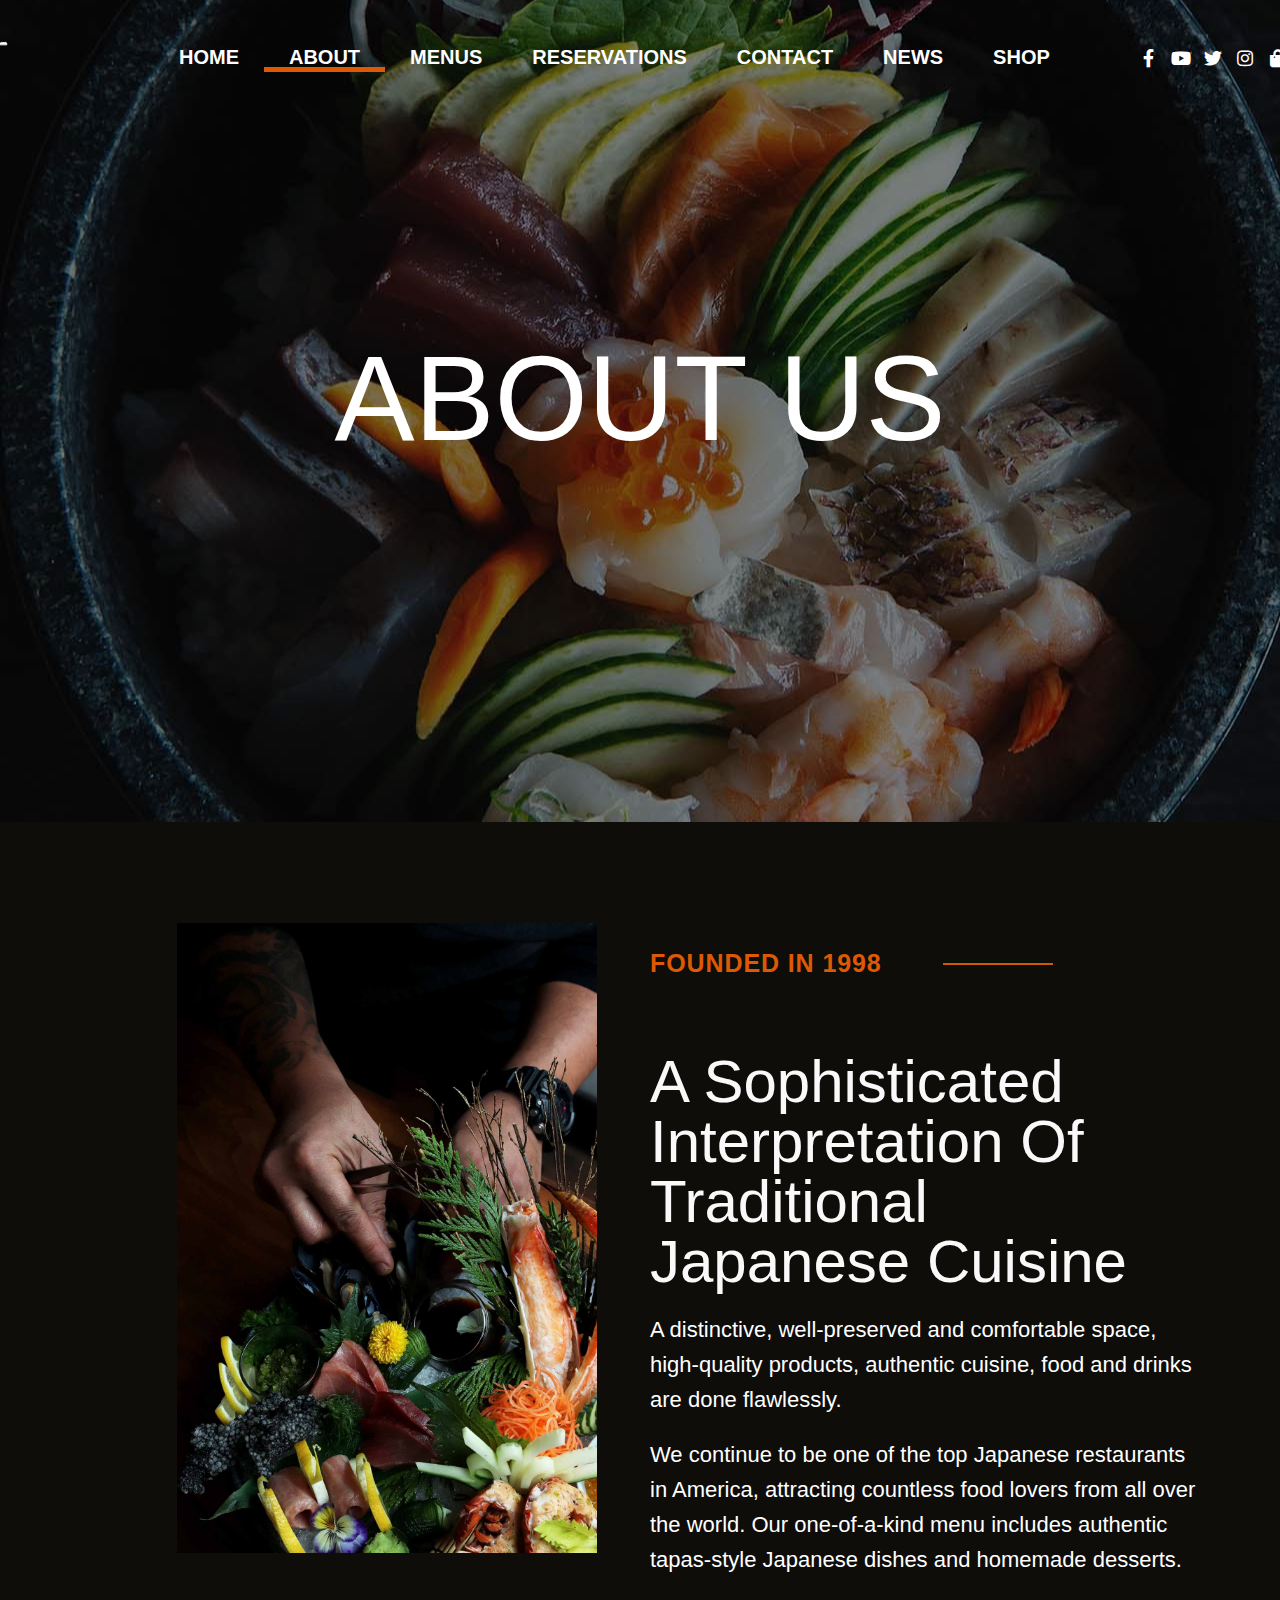
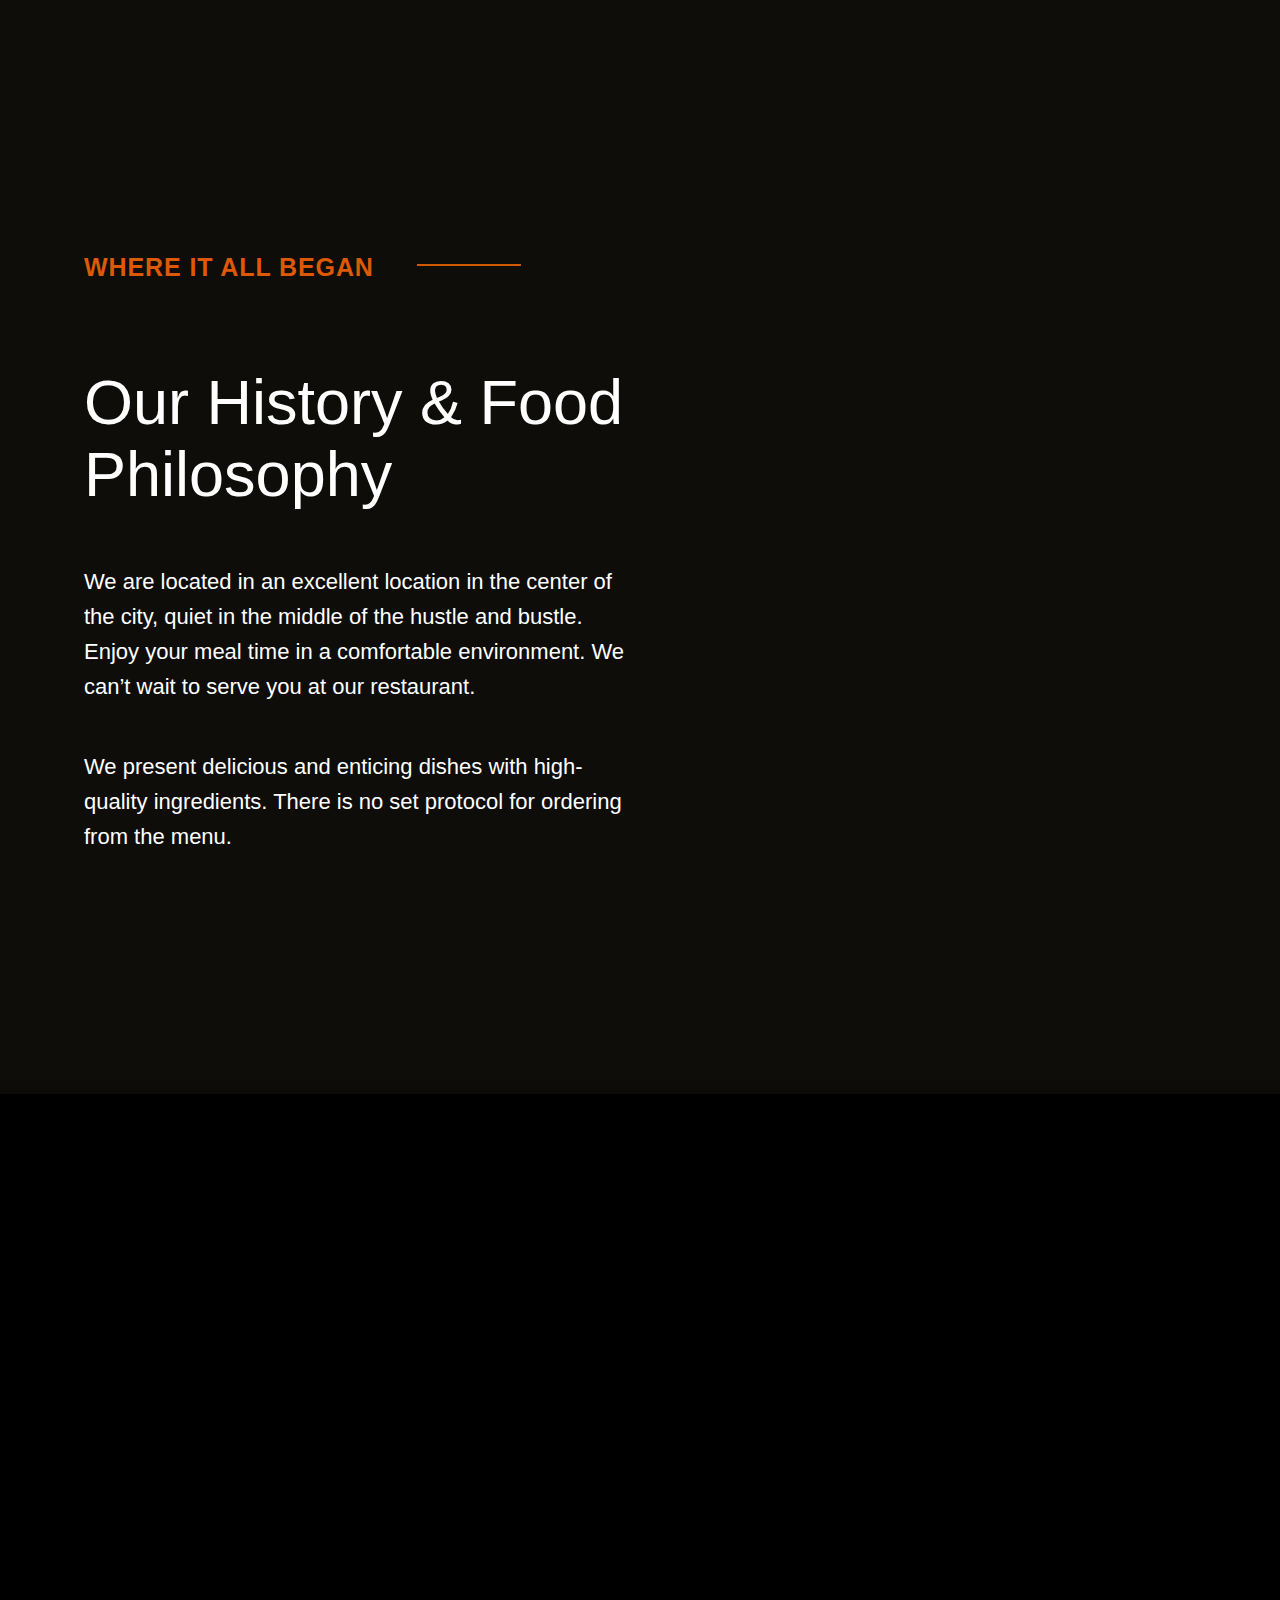
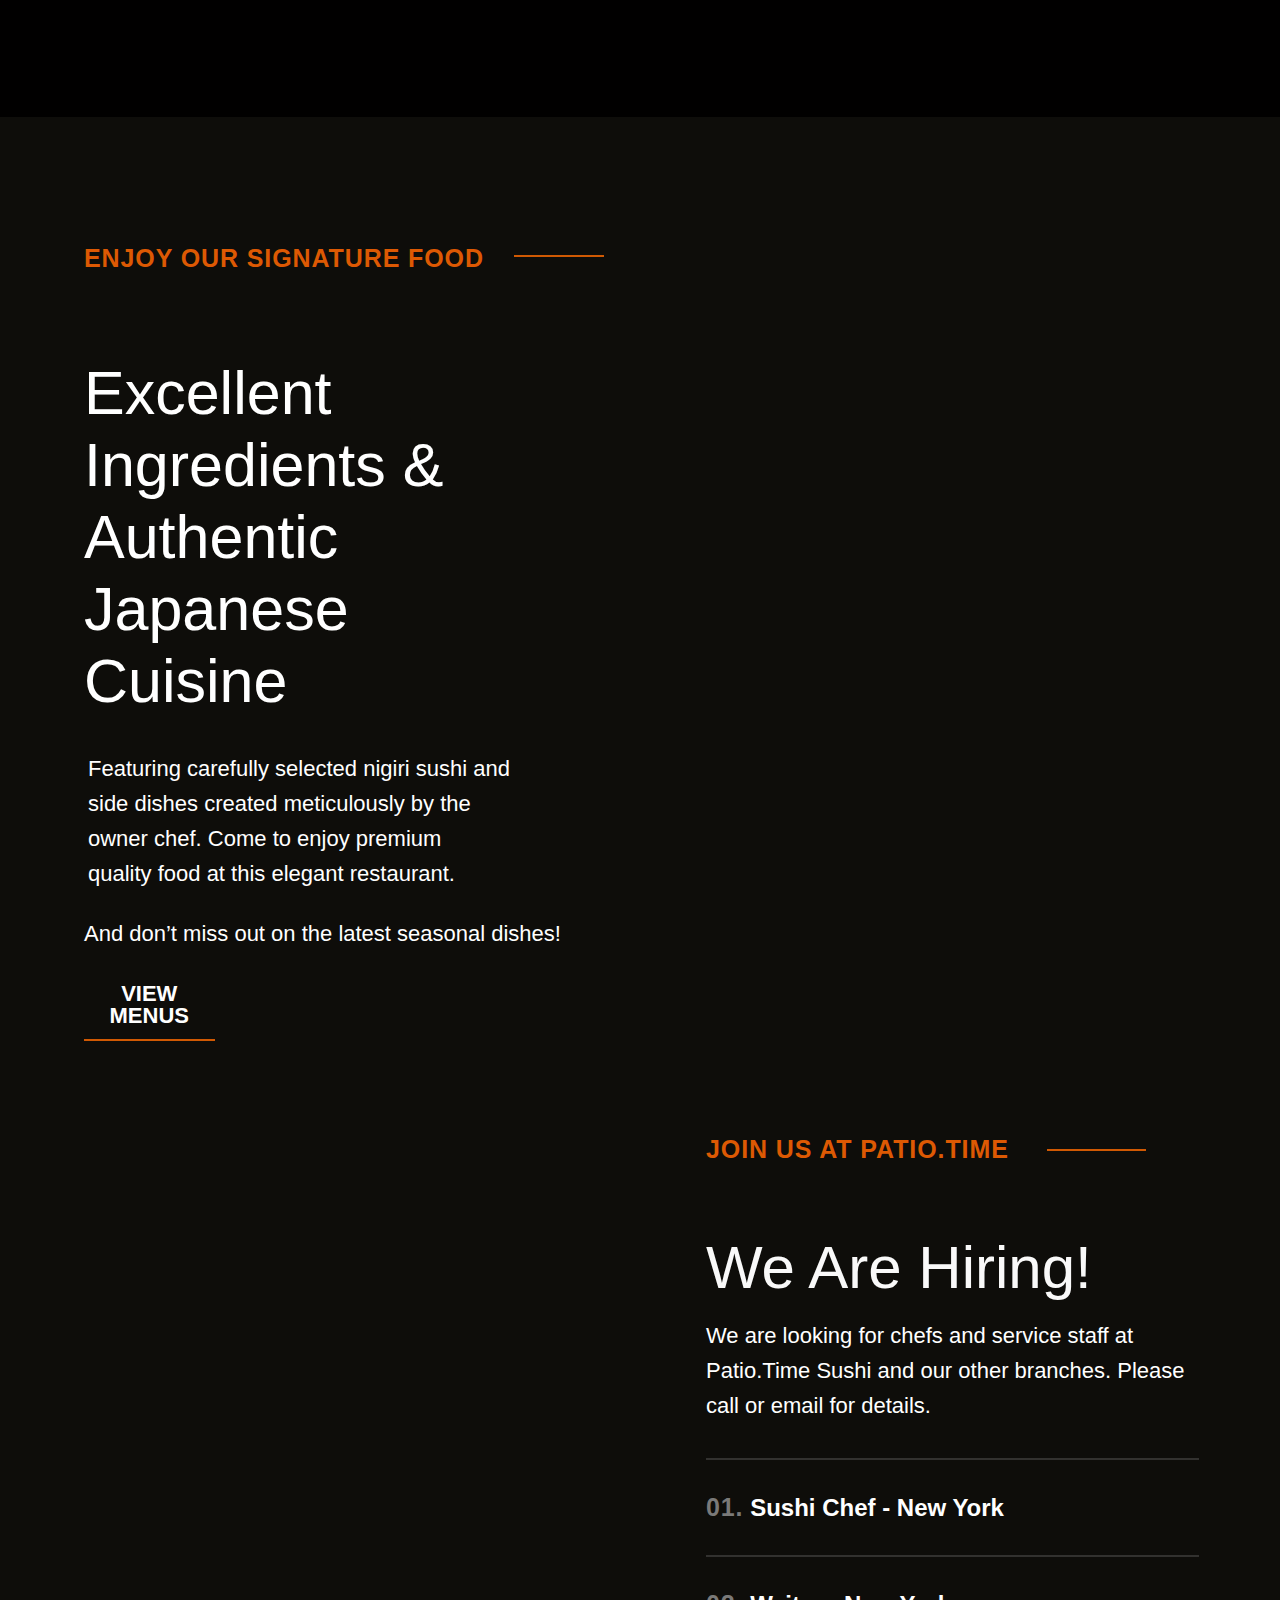
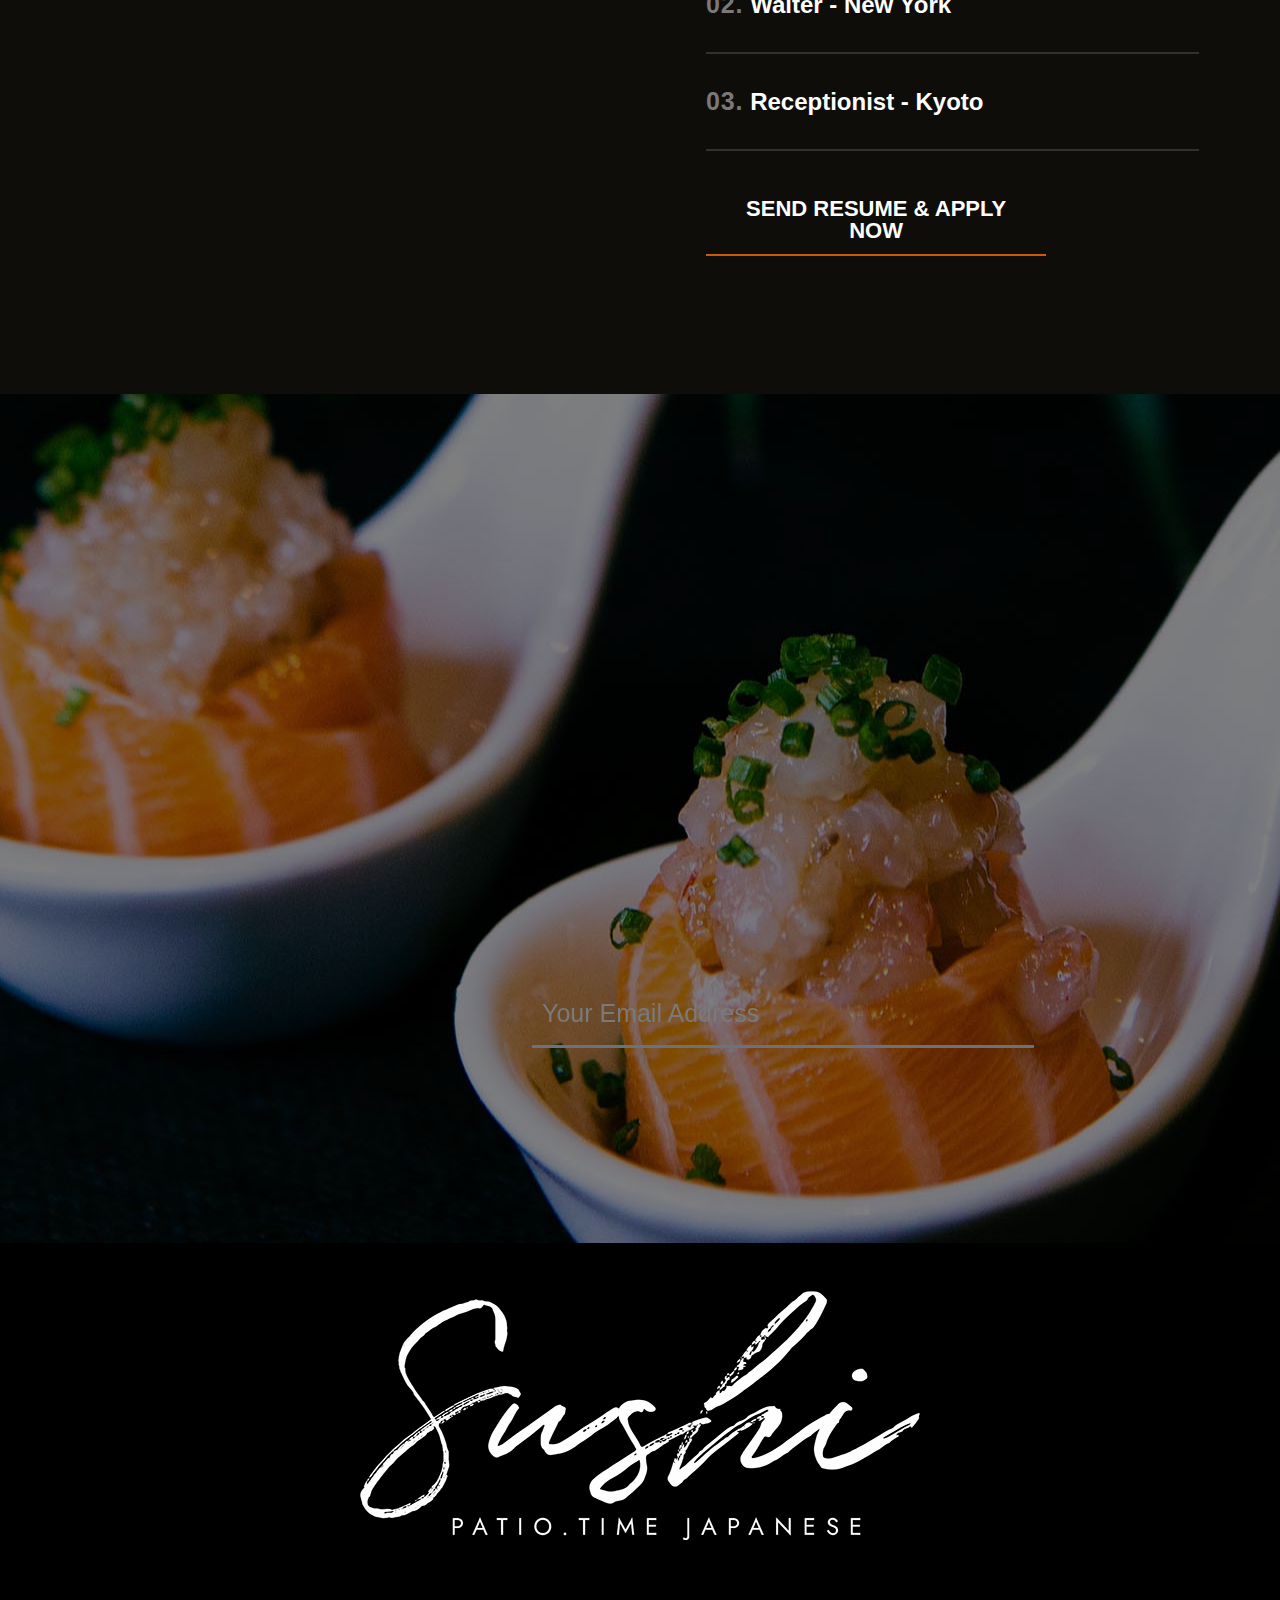
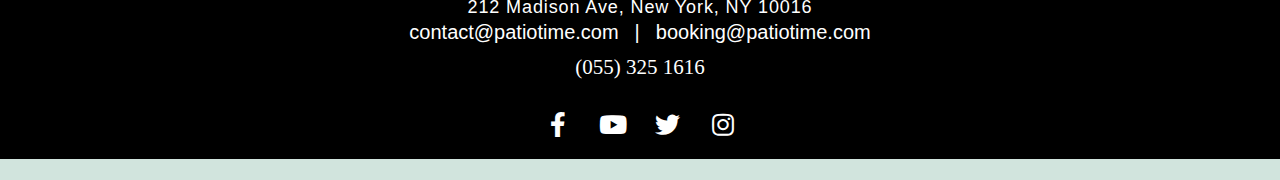
==== about/index.html @ 79fcd215 "up code lan 1" ====
<!DOCTYPE html>
<html lang="vi">
<head>
	<meta charset="UTF-8">
	<meta name="viewport" content="width=device-width, initial-scale=1">
	<link rel="profile" href="http://gmpg.org/xfn/11">
	<link rel="pingback" href="https://anchin1001.github.io/anchinh_wordpress/xmlrpc.php">
	<title>ABOUT &#8211; AnTrinh</title>
<meta name="robots" content="max-image-preview:large">
<link rel="alternate" type="application/rss+xml" title="Dòng thông tin AnTrinh &raquo;" href="https://anchin1001.github.io/anchinh_wordpress/feed/">
<link rel="alternate" type="application/rss+xml" title="Dòng phản hồi AnTrinh &raquo;" href="https://anchin1001.github.io/anchinh_wordpress/comments/feed/">
<script>
window._wpemojiSettings = {"baseUrl":"https:\/\/s.w.org\/images\/core\/emoji\/14.0.0\/72x72\/","ext":".png","svgUrl":"https:\/\/s.w.org\/images\/core\/emoji\/14.0.0\/svg\/","svgExt":".svg","source":{"concatemoji":"https:\/\/anchin1001.github.io\/anchinh_wordpress\/wp-includes\/js\/wp-emoji-release.min.js?ver=6.2.2"}};
/*! This file is auto-generated */
!function(e,a,t){var n,r,o,i=a.createElement("canvas"),p=i.getContext&&i.getContext("2d");function s(e,t){p.clearRect(0,0,i.width,i.height),p.fillText(e,0,0);e=i.toDataURL();return p.clearRect(0,0,i.width,i.height),p.fillText(t,0,0),e===i.toDataURL()}function c(e){var t=a.createElement("script");t.src=e,t.defer=t.type="text/javascript",a.getElementsByTagName("head")[0].appendChild(t)}for(o=Array("flag","emoji"),t.supports={everything:!0,everythingExceptFlag:!0},r=0;r<o.length;r++)t.supports[o[r]]=function(e){if(p&&p.fillText)switch(p.textBaseline="top",p.font="600 32px Arial",e){case"flag":return s("🏳️‍⚧️","🏳️​⚧️")?!1:!s("🇺🇳","🇺​🇳")&&!s("🏴󠁧󠁢󠁥󠁮󠁧󠁿","🏴​󠁧​󠁢​󠁥​󠁮​󠁧​󠁿");case"emoji":return!s("🫱🏻‍🫲🏿","🫱🏻​🫲🏿")}return!1}(o[r]),t.supports.everything=t.supports.everything&&t.supports[o[r]],"flag"!==o[r]&&(t.supports.everythingExceptFlag=t.supports.everythingExceptFlag&&t.supports[o[r]]);t.supports.everythingExceptFlag=t.supports.everythingExceptFlag&&!t.supports.flag,t.DOMReady=!1,t.readyCallback=function(){t.DOMReady=!0},t.supports.everything||(n=function(){t.readyCallback()},a.addEventListener?(a.addEventListener("DOMContentLoaded",n,!1),e.addEventListener("load",n,!1)):(e.attachEvent("onload",n),a.attachEvent("onreadystatechange",function(){"complete"===a.readyState&&t.readyCallback()})),(e=t.source||{}).concatemoji?c(e.concatemoji):e.wpemoji&&e.twemoji&&(c(e.twemoji),c(e.wpemoji)))}(window,document,window._wpemojiSettings);
</script>
<style>img.wp-smiley,
img.emoji {
	display: inline !important;
	border: none !important;
	box-shadow: none !important;
	height: 1em !important;
	width: 1em !important;
	margin: 0 0.07em !important;
	vertical-align: -0.1em !important;
	background: none !important;
	padding: 0 !important;
}</style>
	<link rel="stylesheet" id="wp-block-library-css" href="https://anchin1001.github.io/anchinh_wordpress/wp-includes/css/dist/block-library/style.min.css?ver=6.2.2" media="all">
<style id="wp-block-library-theme-inline-css">.wp-block-audio figcaption{color:#555;font-size:13px;text-align:center}.is-dark-theme .wp-block-audio figcaption{color:hsla(0,0%,100%,.65)}.wp-block-audio{margin:0 0 1em}.wp-block-code{border:1px solid #ccc;border-radius:4px;font-family:Menlo,Consolas,monaco,monospace;padding:.8em 1em}.wp-block-embed figcaption{color:#555;font-size:13px;text-align:center}.is-dark-theme .wp-block-embed figcaption{color:hsla(0,0%,100%,.65)}.wp-block-embed{margin:0 0 1em}.blocks-gallery-caption{color:#555;font-size:13px;text-align:center}.is-dark-theme .blocks-gallery-caption{color:hsla(0,0%,100%,.65)}.wp-block-image figcaption{color:#555;font-size:13px;text-align:center}.is-dark-theme .wp-block-image figcaption{color:hsla(0,0%,100%,.65)}.wp-block-image{margin:0 0 1em}.wp-block-pullquote{border-bottom:4px solid;border-top:4px solid;color:currentColor;margin-bottom:1.75em}.wp-block-pullquote cite,.wp-block-pullquote footer,.wp-block-pullquote__citation{color:currentColor;font-size:.8125em;font-style:normal;text-transform:uppercase}.wp-block-quote{border-left:.25em solid;margin:0 0 1.75em;padding-left:1em}.wp-block-quote cite,.wp-block-quote footer{color:currentColor;font-size:.8125em;font-style:normal;position:relative}.wp-block-quote.has-text-align-right{border-left:none;border-right:.25em solid;padding-left:0;padding-right:1em}.wp-block-quote.has-text-align-center{border:none;padding-left:0}.wp-block-quote.is-large,.wp-block-quote.is-style-large,.wp-block-quote.is-style-plain{border:none}.wp-block-search .wp-block-search__label{font-weight:700}.wp-block-search__button{border:1px solid #ccc;padding:.375em .625em}:where(.wp-block-group.has-background){padding:1.25em 2.375em}.wp-block-separator.has-css-opacity{opacity:.4}.wp-block-separator{border:none;border-bottom:2px solid;margin-left:auto;margin-right:auto}.wp-block-separator.has-alpha-channel-opacity{opacity:1}.wp-block-separator:not(.is-style-wide):not(.is-style-dots){width:100px}.wp-block-separator.has-background:not(.is-style-dots){border-bottom:none;height:1px}.wp-block-separator.has-background:not(.is-style-wide):not(.is-style-dots){height:2px}.wp-block-table{margin:0 0 1em}.wp-block-table td,.wp-block-table th{word-break:normal}.wp-block-table figcaption{color:#555;font-size:13px;text-align:center}.is-dark-theme .wp-block-table figcaption{color:hsla(0,0%,100%,.65)}.wp-block-video figcaption{color:#555;font-size:13px;text-align:center}.is-dark-theme .wp-block-video figcaption{color:hsla(0,0%,100%,.65)}.wp-block-video{margin:0 0 1em}.wp-block-template-part.has-background{margin-bottom:0;margin-top:0;padding:1.25em 2.375em}</style>
<link rel="stylesheet" id="classic-theme-styles-css" href="https://anchin1001.github.io/anchinh_wordpress/wp-includes/css/classic-themes.min.css?ver=6.2.2" media="all">
<style id="global-styles-inline-css">body{--wp--preset--color--black: #000000;--wp--preset--color--cyan-bluish-gray: #abb8c3;--wp--preset--color--white: #FFFFFF;--wp--preset--color--pale-pink: #f78da7;--wp--preset--color--vivid-red: #cf2e2e;--wp--preset--color--luminous-vivid-orange: #ff6900;--wp--preset--color--luminous-vivid-amber: #fcb900;--wp--preset--color--light-green-cyan: #7bdcb5;--wp--preset--color--vivid-green-cyan: #00d084;--wp--preset--color--pale-cyan-blue: #8ed1fc;--wp--preset--color--vivid-cyan-blue: #0693e3;--wp--preset--color--vivid-purple: #9b51e0;--wp--preset--color--dark-gray: #28303D;--wp--preset--color--gray: #39414D;--wp--preset--color--green: #D1E4DD;--wp--preset--color--blue: #D1DFE4;--wp--preset--color--purple: #D1D1E4;--wp--preset--color--red: #E4D1D1;--wp--preset--color--orange: #E4DAD1;--wp--preset--color--yellow: #EEEADD;--wp--preset--gradient--vivid-cyan-blue-to-vivid-purple: linear-gradient(135deg,rgba(6,147,227,1) 0%,rgb(155,81,224) 100%);--wp--preset--gradient--light-green-cyan-to-vivid-green-cyan: linear-gradient(135deg,rgb(122,220,180) 0%,rgb(0,208,130) 100%);--wp--preset--gradient--luminous-vivid-amber-to-luminous-vivid-orange: linear-gradient(135deg,rgba(252,185,0,1) 0%,rgba(255,105,0,1) 100%);--wp--preset--gradient--luminous-vivid-orange-to-vivid-red: linear-gradient(135deg,rgba(255,105,0,1) 0%,rgb(207,46,46) 100%);--wp--preset--gradient--very-light-gray-to-cyan-bluish-gray: linear-gradient(135deg,rgb(238,238,238) 0%,rgb(169,184,195) 100%);--wp--preset--gradient--cool-to-warm-spectrum: linear-gradient(135deg,rgb(74,234,220) 0%,rgb(151,120,209) 20%,rgb(207,42,186) 40%,rgb(238,44,130) 60%,rgb(251,105,98) 80%,rgb(254,248,76) 100%);--wp--preset--gradient--blush-light-purple: linear-gradient(135deg,rgb(255,206,236) 0%,rgb(152,150,240) 100%);--wp--preset--gradient--blush-bordeaux: linear-gradient(135deg,rgb(254,205,165) 0%,rgb(254,45,45) 50%,rgb(107,0,62) 100%);--wp--preset--gradient--luminous-dusk: linear-gradient(135deg,rgb(255,203,112) 0%,rgb(199,81,192) 50%,rgb(65,88,208) 100%);--wp--preset--gradient--pale-ocean: linear-gradient(135deg,rgb(255,245,203) 0%,rgb(182,227,212) 50%,rgb(51,167,181) 100%);--wp--preset--gradient--electric-grass: linear-gradient(135deg,rgb(202,248,128) 0%,rgb(113,206,126) 100%);--wp--preset--gradient--midnight: linear-gradient(135deg,rgb(2,3,129) 0%,rgb(40,116,252) 100%);--wp--preset--gradient--purple-to-yellow: linear-gradient(160deg, #D1D1E4 0%, #EEEADD 100%);--wp--preset--gradient--yellow-to-purple: linear-gradient(160deg, #EEEADD 0%, #D1D1E4 100%);--wp--preset--gradient--green-to-yellow: linear-gradient(160deg, #D1E4DD 0%, #EEEADD 100%);--wp--preset--gradient--yellow-to-green: linear-gradient(160deg, #EEEADD 0%, #D1E4DD 100%);--wp--preset--gradient--red-to-yellow: linear-gradient(160deg, #E4D1D1 0%, #EEEADD 100%);--wp--preset--gradient--yellow-to-red: linear-gradient(160deg, #EEEADD 0%, #E4D1D1 100%);--wp--preset--gradient--purple-to-red: linear-gradient(160deg, #D1D1E4 0%, #E4D1D1 100%);--wp--preset--gradient--red-to-purple: linear-gradient(160deg, #E4D1D1 0%, #D1D1E4 100%);--wp--preset--duotone--dark-grayscale: url('#wp-duotone-dark-grayscale');--wp--preset--duotone--grayscale: url('#wp-duotone-grayscale');--wp--preset--duotone--purple-yellow: url('#wp-duotone-purple-yellow');--wp--preset--duotone--blue-red: url('#wp-duotone-blue-red');--wp--preset--duotone--midnight: url('#wp-duotone-midnight');--wp--preset--duotone--magenta-yellow: url('#wp-duotone-magenta-yellow');--wp--preset--duotone--purple-green: url('#wp-duotone-purple-green');--wp--preset--duotone--blue-orange: url('#wp-duotone-blue-orange');--wp--preset--font-size--small: 18px;--wp--preset--font-size--medium: 20px;--wp--preset--font-size--large: 24px;--wp--preset--font-size--x-large: 42px;--wp--preset--font-size--extra-small: 16px;--wp--preset--font-size--normal: 20px;--wp--preset--font-size--extra-large: 40px;--wp--preset--font-size--huge: 96px;--wp--preset--font-size--gigantic: 144px;--wp--preset--spacing--20: 0.44rem;--wp--preset--spacing--30: 0.67rem;--wp--preset--spacing--40: 1rem;--wp--preset--spacing--50: 1.5rem;--wp--preset--spacing--60: 2.25rem;--wp--preset--spacing--70: 3.38rem;--wp--preset--spacing--80: 5.06rem;--wp--preset--shadow--natural: 6px 6px 9px rgba(0, 0, 0, 0.2);--wp--preset--shadow--deep: 12px 12px 50px rgba(0, 0, 0, 0.4);--wp--preset--shadow--sharp: 6px 6px 0px rgba(0, 0, 0, 0.2);--wp--preset--shadow--outlined: 6px 6px 0px -3px rgba(255, 255, 255, 1), 6px 6px rgba(0, 0, 0, 1);--wp--preset--shadow--crisp: 6px 6px 0px rgba(0, 0, 0, 1);}:where(.is-layout-flex){gap: 0.5em;}body .is-layout-flow > .alignleft{float: left;margin-inline-start: 0;margin-inline-end: 2em;}body .is-layout-flow > .alignright{float: right;margin-inline-start: 2em;margin-inline-end: 0;}body .is-layout-flow > .aligncenter{margin-left: auto !important;margin-right: auto !important;}body .is-layout-constrained > .alignleft{float: left;margin-inline-start: 0;margin-inline-end: 2em;}body .is-layout-constrained > .alignright{float: right;margin-inline-start: 2em;margin-inline-end: 0;}body .is-layout-constrained > .aligncenter{margin-left: auto !important;margin-right: auto !important;}body .is-layout-constrained > :where(:not(.alignleft):not(.alignright):not(.alignfull)){max-width: var(--wp--style--global--content-size);margin-left: auto !important;margin-right: auto !important;}body .is-layout-constrained > .alignwide{max-width: var(--wp--style--global--wide-size);}body .is-layout-flex{display: flex;}body .is-layout-flex{flex-wrap: wrap;align-items: center;}body .is-layout-flex > *{margin: 0;}:where(.wp-block-columns.is-layout-flex){gap: 2em;}.has-black-color{color: var(--wp--preset--color--black) !important;}.has-cyan-bluish-gray-color{color: var(--wp--preset--color--cyan-bluish-gray) !important;}.has-white-color{color: var(--wp--preset--color--white) !important;}.has-pale-pink-color{color: var(--wp--preset--color--pale-pink) !important;}.has-vivid-red-color{color: var(--wp--preset--color--vivid-red) !important;}.has-luminous-vivid-orange-color{color: var(--wp--preset--color--luminous-vivid-orange) !important;}.has-luminous-vivid-amber-color{color: var(--wp--preset--color--luminous-vivid-amber) !important;}.has-light-green-cyan-color{color: var(--wp--preset--color--light-green-cyan) !important;}.has-vivid-green-cyan-color{color: var(--wp--preset--color--vivid-green-cyan) !important;}.has-pale-cyan-blue-color{color: var(--wp--preset--color--pale-cyan-blue) !important;}.has-vivid-cyan-blue-color{color: var(--wp--preset--color--vivid-cyan-blue) !important;}.has-vivid-purple-color{color: var(--wp--preset--color--vivid-purple) !important;}.has-black-background-color{background-color: var(--wp--preset--color--black) !important;}.has-cyan-bluish-gray-background-color{background-color: var(--wp--preset--color--cyan-bluish-gray) !important;}.has-white-background-color{background-color: var(--wp--preset--color--white) !important;}.has-pale-pink-background-color{background-color: var(--wp--preset--color--pale-pink) !important;}.has-vivid-red-background-color{background-color: var(--wp--preset--color--vivid-red) !important;}.has-luminous-vivid-orange-background-color{background-color: var(--wp--preset--color--luminous-vivid-orange) !important;}.has-luminous-vivid-amber-background-color{background-color: var(--wp--preset--color--luminous-vivid-amber) !important;}.has-light-green-cyan-background-color{background-color: var(--wp--preset--color--light-green-cyan) !important;}.has-vivid-green-cyan-background-color{background-color: var(--wp--preset--color--vivid-green-cyan) !important;}.has-pale-cyan-blue-background-color{background-color: var(--wp--preset--color--pale-cyan-blue) !important;}.has-vivid-cyan-blue-background-color{background-color: var(--wp--preset--color--vivid-cyan-blue) !important;}.has-vivid-purple-background-color{background-color: var(--wp--preset--color--vivid-purple) !important;}.has-black-border-color{border-color: var(--wp--preset--color--black) !important;}.has-cyan-bluish-gray-border-color{border-color: var(--wp--preset--color--cyan-bluish-gray) !important;}.has-white-border-color{border-color: var(--wp--preset--color--white) !important;}.has-pale-pink-border-color{border-color: var(--wp--preset--color--pale-pink) !important;}.has-vivid-red-border-color{border-color: var(--wp--preset--color--vivid-red) !important;}.has-luminous-vivid-orange-border-color{border-color: var(--wp--preset--color--luminous-vivid-orange) !important;}.has-luminous-vivid-amber-border-color{border-color: var(--wp--preset--color--luminous-vivid-amber) !important;}.has-light-green-cyan-border-color{border-color: var(--wp--preset--color--light-green-cyan) !important;}.has-vivid-green-cyan-border-color{border-color: var(--wp--preset--color--vivid-green-cyan) !important;}.has-pale-cyan-blue-border-color{border-color: var(--wp--preset--color--pale-cyan-blue) !important;}.has-vivid-cyan-blue-border-color{border-color: var(--wp--preset--color--vivid-cyan-blue) !important;}.has-vivid-purple-border-color{border-color: var(--wp--preset--color--vivid-purple) !important;}.has-vivid-cyan-blue-to-vivid-purple-gradient-background{background: var(--wp--preset--gradient--vivid-cyan-blue-to-vivid-purple) !important;}.has-light-green-cyan-to-vivid-green-cyan-gradient-background{background: var(--wp--preset--gradient--light-green-cyan-to-vivid-green-cyan) !important;}.has-luminous-vivid-amber-to-luminous-vivid-orange-gradient-background{background: var(--wp--preset--gradient--luminous-vivid-amber-to-luminous-vivid-orange) !important;}.has-luminous-vivid-orange-to-vivid-red-gradient-background{background: var(--wp--preset--gradient--luminous-vivid-orange-to-vivid-red) !important;}.has-very-light-gray-to-cyan-bluish-gray-gradient-background{background: var(--wp--preset--gradient--very-light-gray-to-cyan-bluish-gray) !important;}.has-cool-to-warm-spectrum-gradient-background{background: var(--wp--preset--gradient--cool-to-warm-spectrum) !important;}.has-blush-light-purple-gradient-background{background: var(--wp--preset--gradient--blush-light-purple) !important;}.has-blush-bordeaux-gradient-background{background: var(--wp--preset--gradient--blush-bordeaux) !important;}.has-luminous-dusk-gradient-background{background: var(--wp--preset--gradient--luminous-dusk) !important;}.has-pale-ocean-gradient-background{background: var(--wp--preset--gradient--pale-ocean) !important;}.has-electric-grass-gradient-background{background: var(--wp--preset--gradient--electric-grass) !important;}.has-midnight-gradient-background{background: var(--wp--preset--gradient--midnight) !important;}.has-small-font-size{font-size: var(--wp--preset--font-size--small) !important;}.has-medium-font-size{font-size: var(--wp--preset--font-size--medium) !important;}.has-large-font-size{font-size: var(--wp--preset--font-size--large) !important;}.has-x-large-font-size{font-size: var(--wp--preset--font-size--x-large) !important;}
.wp-block-navigation a:where(:not(.wp-element-button)){color: inherit;}
:where(.wp-block-columns.is-layout-flex){gap: 2em;}
.wp-block-pullquote{font-size: 1.5em;line-height: 1.6;}</style>
<link rel="stylesheet" id="hfe-style-css" href="https://anchin1001.github.io/anchinh_wordpress/wp-content/plugins/header-footer-elementor/assets/css/header-footer-elementor.css?ver=1.6.14" media="all">
<link rel="stylesheet" id="elementor-icons-css" href="https://anchin1001.github.io/anchinh_wordpress/wp-content/plugins/elementor/assets/lib/eicons/css/elementor-icons.min.css?ver=5.20.0" media="all">
<link rel="stylesheet" id="elementor-frontend-css" href="https://anchin1001.github.io/anchinh_wordpress/wp-content/plugins/elementor/assets/css/frontend-lite.min.css?ver=3.13.2" media="all">
<link rel="stylesheet" id="swiper-css" href="https://anchin1001.github.io/anchinh_wordpress/wp-content/plugins/elementor/assets/lib/swiper/v8/css/swiper.min.css?ver=8.4.5" media="all">
<link rel="stylesheet" id="elementor-post-6-css" href="https://anchin1001.github.io/anchinh_wordpress/wp-content/uploads/elementor/css/post-6.css?ver=1684856479" media="all">
<link rel="stylesheet" id="elementor-pro-css" href="https://anchin1001.github.io/anchinh_wordpress/wp-content/plugins/elementor-pro/assets/css/frontend-lite.min.css?ver=3.12.2" media="all">
<link rel="stylesheet" id="elementor-global-css" href="https://anchin1001.github.io/anchinh_wordpress/wp-content/uploads/elementor/css/global.css?ver=1684856492" media="all">
<link rel="stylesheet" id="elementor-post-18-css" href="https://anchin1001.github.io/anchinh_wordpress/wp-content/uploads/elementor/css/post-18.css?ver=1685863577" media="all">
<link rel="stylesheet" id="hfe-widgets-style-css" href="https://anchin1001.github.io/anchinh_wordpress/wp-content/plugins/header-footer-elementor/inc/widgets-css/frontend.css?ver=1.6.14" media="all">
<link rel="stylesheet" id="elementor-post-300-css" href="https://anchin1001.github.io/anchinh_wordpress/wp-content/uploads/elementor/css/post-300.css?ver=1685513514" media="all">
<link rel="stylesheet" id="elementor-post-275-css" href="https://anchin1001.github.io/anchinh_wordpress/wp-content/uploads/elementor/css/post-275.css?ver=1685521399" media="all">
<link rel="stylesheet" id="twenty-twenty-one-style-css" href="https://anchin1001.github.io/anchinh_wordpress/wp-content/themes/twentytwentyone/style.css?ver=1.8" media="all">
<style id="twenty-twenty-one-style-inline-css">body,input,textarea,button,.button,.faux-button,.wp-block-button__link,.wp-block-file__button,.has-drop-cap:not(:focus)::first-letter,.entry-content .wp-block-archives,.entry-content .wp-block-categories,.entry-content .wp-block-cover-image,.entry-content .wp-block-latest-comments,.entry-content .wp-block-latest-posts,.entry-content .wp-block-pullquote,.entry-content .wp-block-quote.is-large,.entry-content .wp-block-quote.is-style-large,.entry-content .wp-block-archives *,.entry-content .wp-block-categories *,.entry-content .wp-block-latest-posts *,.entry-content .wp-block-latest-comments *,.entry-content p,.entry-content ol,.entry-content ul,.entry-content dl,.entry-content dt,.entry-content cite,.entry-content figcaption,.entry-content .wp-caption-text,.comment-content p,.comment-content ol,.comment-content ul,.comment-content dl,.comment-content dt,.comment-content cite,.comment-content figcaption,.comment-content .wp-caption-text,.widget_text p,.widget_text ol,.widget_text ul,.widget_text dl,.widget_text dt,.widget-content .rssSummary,.widget-content cite,.widget-content figcaption,.widget-content .wp-caption-text { font-family: 'Libre Franklin',sans-serif; }</style>
<link rel="stylesheet" id="twenty-twenty-one-print-style-css" href="https://anchin1001.github.io/anchinh_wordpress/wp-content/themes/twentytwentyone/assets/css/print.css?ver=1.8" media="print">
<link rel="stylesheet" id="google-fonts-1-css" href="https://fonts.googleapis.com/css?family=Roboto%3A100%2C100italic%2C200%2C200italic%2C300%2C300italic%2C400%2C400italic%2C500%2C500italic%2C600%2C600italic%2C700%2C700italic%2C800%2C800italic%2C900%2C900italic%7CRoboto+Slab%3A100%2C100italic%2C200%2C200italic%2C300%2C300italic%2C400%2C400italic%2C500%2C500italic%2C600%2C600italic%2C700%2C700italic%2C800%2C800italic%2C900%2C900italic&#038;display=swap&#038;subset=vietnamese&#038;ver=6.2.2" media="all">
<link rel="stylesheet" id="elementor-icons-shared-0-css" href="https://anchin1001.github.io/anchinh_wordpress/wp-content/plugins/elementor/assets/lib/font-awesome/css/fontawesome.min.css?ver=5.15.3" media="all">
<link rel="stylesheet" id="elementor-icons-fa-solid-css" href="https://anchin1001.github.io/anchinh_wordpress/wp-content/plugins/elementor/assets/lib/font-awesome/css/solid.min.css?ver=5.15.3" media="all">
<link rel="stylesheet" id="elementor-icons-fa-brands-css" href="https://anchin1001.github.io/anchinh_wordpress/wp-content/plugins/elementor/assets/lib/font-awesome/css/brands.min.css?ver=5.15.3" media="all">
<link rel="preconnect" href="https://fonts.gstatic.com/" crossorigin>
<link rel="https://api.w.org/" href="https://anchin1001.github.io/anchinh_wordpress/wp-json/">
<link rel="alternate" type="application/json" href="https://anchin1001.github.io/anchinh_wordpress/wp-json/wp/v2/pages/18">
<link rel="EditURI" type="application/rsd+xml" title="RSD" href="https://anchin1001.github.io/anchinh_wordpress/xmlrpc.php?rsd">
<link rel="wlwmanifest" type="application/wlwmanifest+xml" href="https://anchin1001.github.io/anchinh_wordpress/wp-includes/wlwmanifest.xml">
<meta name="generator" content="WordPress 6.2.2">
<link rel="canonical" href="https://anchin1001.github.io/anchinh_wordpress/about/">
<link rel="shortlink" href="https://anchin1001.github.io/anchinh_wordpress/?p=18">
<link rel="alternate" type="application/json+oembed" href="https://anchin1001.github.io/anchinh_wordpress/wp-json/oembed/1.0/embed?url=https%3A%2F%2Fanchin1001.github.io%2Fanchinh_wordpress%2Fabout%2F">
<link rel="alternate" type="text/xml+oembed" href="https://anchin1001.github.io/anchinh_wordpress/wp-json/oembed/1.0/embed?url=https%3A%2F%2Fanchin1001.github.io%2Fanchinh_wordpress%2Fabout%2F#038;format=xml">
<meta name="generator" content="Elementor 3.13.2; features: e_dom_optimization, e_optimized_assets_loading, e_optimized_css_loading, a11y_improvements, additional_custom_breakpoints; settings: css_print_method-external, google_font-enabled, font_display-swap">
</head>

<body class="page-template page-template-elementor_header_footer page page-id-18 wp-custom-logo wp-embed-responsive ehf-header ehf-footer ehf-template-twentytwentyone ehf-stylesheet-twentytwentyone is-light-theme no-js singular has-main-navigation elementor-default elementor-template-full-width elementor-kit-6 elementor-page elementor-page-18">
<svg xmlns="http://www.w3.org/2000/svg" viewbox="0 0 0 0" width="0" height="0" focusable="false" role="none" style="visibility: hidden; position: absolute; left: -9999px; overflow: hidden;"><defs><filter id="wp-duotone-dark-grayscale"><fecolormatrix color-interpolation-filters="sRGB" type="matrix" values=" .299 .587 .114 0 0 .299 .587 .114 0 0 .299 .587 .114 0 0 .299 .587 .114 0 0 "></fecolormatrix><fecomponenttransfer color-interpolation-filters="sRGB"><fefuncr type="table" tablevalues="0 0.49803921568627"></fefuncr><fefuncg type="table" tablevalues="0 0.49803921568627"></fefuncg><fefuncb type="table" tablevalues="0 0.49803921568627"></fefuncb><fefunca type="table" tablevalues="1 1"></fefunca></fecomponenttransfer><fecomposite in2="SourceGraphic" operator="in"></fecomposite></filter></defs></svg><svg xmlns="http://www.w3.org/2000/svg" viewbox="0 0 0 0" width="0" height="0" focusable="false" role="none" style="visibility: hidden; position: absolute; left: -9999px; overflow: hidden;"><defs><filter id="wp-duotone-grayscale"><fecolormatrix color-interpolation-filters="sRGB" type="matrix" values=" .299 .587 .114 0 0 .299 .587 .114 0 0 .299 .587 .114 0 0 .299 .587 .114 0 0 "></fecolormatrix><fecomponenttransfer color-interpolation-filters="sRGB"><fefuncr type="table" tablevalues="0 1"></fefuncr><fefuncg type="table" tablevalues="0 1"></fefuncg><fefuncb type="table" tablevalues="0 1"></fefuncb><fefunca type="table" tablevalues="1 1"></fefunca></fecomponenttransfer><fecomposite in2="SourceGraphic" operator="in"></fecomposite></filter></defs></svg><svg xmlns="http://www.w3.org/2000/svg" viewbox="0 0 0 0" width="0" height="0" focusable="false" role="none" style="visibility: hidden; position: absolute; left: -9999px; overflow: hidden;"><defs><filter id="wp-duotone-purple-yellow"><fecolormatrix color-interpolation-filters="sRGB" type="matrix" values=" .299 .587 .114 0 0 .299 .587 .114 0 0 .299 .587 .114 0 0 .299 .587 .114 0 0 "></fecolormatrix><fecomponenttransfer color-interpolation-filters="sRGB"><fefuncr type="table" tablevalues="0.54901960784314 0.98823529411765"></fefuncr><fefuncg type="table" tablevalues="0 1"></fefuncg><fefuncb type="table" tablevalues="0.71764705882353 0.25490196078431"></fefuncb><fefunca type="table" tablevalues="1 1"></fefunca></fecomponenttransfer><fecomposite in2="SourceGraphic" operator="in"></fecomposite></filter></defs></svg><svg xmlns="http://www.w3.org/2000/svg" viewbox="0 0 0 0" width="0" height="0" focusable="false" role="none" style="visibility: hidden; position: absolute; left: -9999px; overflow: hidden;"><defs><filter id="wp-duotone-blue-red"><fecolormatrix color-interpolation-filters="sRGB" type="matrix" values=" .299 .587 .114 0 0 .299 .587 .114 0 0 .299 .587 .114 0 0 .299 .587 .114 0 0 "></fecolormatrix><fecomponenttransfer color-interpolation-filters="sRGB"><fefuncr type="table" tablevalues="0 1"></fefuncr><fefuncg type="table" tablevalues="0 0.27843137254902"></fefuncg><fefuncb type="table" tablevalues="0.5921568627451 0.27843137254902"></fefuncb><fefunca type="table" tablevalues="1 1"></fefunca></fecomponenttransfer><fecomposite in2="SourceGraphic" operator="in"></fecomposite></filter></defs></svg><svg xmlns="http://www.w3.org/2000/svg" viewbox="0 0 0 0" width="0" height="0" focusable="false" role="none" style="visibility: hidden; position: absolute; left: -9999px; overflow: hidden;"><defs><filter id="wp-duotone-midnight"><fecolormatrix color-interpolation-filters="sRGB" type="matrix" values=" .299 .587 .114 0 0 .299 .587 .114 0 0 .299 .587 .114 0 0 .299 .587 .114 0 0 "></fecolormatrix><fecomponenttransfer color-interpolation-filters="sRGB"><fefuncr type="table" tablevalues="0 0"></fefuncr><fefuncg type="table" tablevalues="0 0.64705882352941"></fefuncg><fefuncb type="table" tablevalues="0 1"></fefuncb><fefunca type="table" tablevalues="1 1"></fefunca></fecomponenttransfer><fecomposite in2="SourceGraphic" operator="in"></fecomposite></filter></defs></svg><svg xmlns="http://www.w3.org/2000/svg" viewbox="0 0 0 0" width="0" height="0" focusable="false" role="none" style="visibility: hidden; position: absolute; left: -9999px; overflow: hidden;"><defs><filter id="wp-duotone-magenta-yellow"><fecolormatrix color-interpolation-filters="sRGB" type="matrix" values=" .299 .587 .114 0 0 .299 .587 .114 0 0 .299 .587 .114 0 0 .299 .587 .114 0 0 "></fecolormatrix><fecomponenttransfer color-interpolation-filters="sRGB"><fefuncr type="table" tablevalues="0.78039215686275 1"></fefuncr><fefuncg type="table" tablevalues="0 0.94901960784314"></fefuncg><fefuncb type="table" tablevalues="0.35294117647059 0.47058823529412"></fefuncb><fefunca type="table" tablevalues="1 1"></fefunca></fecomponenttransfer><fecomposite in2="SourceGraphic" operator="in"></fecomposite></filter></defs></svg><svg xmlns="http://www.w3.org/2000/svg" viewbox="0 0 0 0" width="0" height="0" focusable="false" role="none" style="visibility: hidden; position: absolute; left: -9999px; overflow: hidden;"><defs><filter id="wp-duotone-purple-green"><fecolormatrix color-interpolation-filters="sRGB" type="matrix" values=" .299 .587 .114 0 0 .299 .587 .114 0 0 .299 .587 .114 0 0 .299 .587 .114 0 0 "></fecolormatrix><fecomponenttransfer color-interpolation-filters="sRGB"><fefuncr type="table" tablevalues="0.65098039215686 0.40392156862745"></fefuncr><fefuncg type="table" tablevalues="0 1"></fefuncg><fefuncb type="table" tablevalues="0.44705882352941 0.4"></fefuncb><fefunca type="table" tablevalues="1 1"></fefunca></fecomponenttransfer><fecomposite in2="SourceGraphic" operator="in"></fecomposite></filter></defs></svg><svg xmlns="http://www.w3.org/2000/svg" viewbox="0 0 0 0" width="0" height="0" focusable="false" role="none" style="visibility: hidden; position: absolute; left: -9999px; overflow: hidden;"><defs><filter id="wp-duotone-blue-orange"><fecolormatrix color-interpolation-filters="sRGB" type="matrix" values=" .299 .587 .114 0 0 .299 .587 .114 0 0 .299 .587 .114 0 0 .299 .587 .114 0 0 "></fecolormatrix><fecomponenttransfer color-interpolation-filters="sRGB"><fefuncr type="table" tablevalues="0.098039215686275 1"></fefuncr><fefuncg type="table" tablevalues="0 0.66274509803922"></fefuncg><fefuncb type="table" tablevalues="0.84705882352941 0.41960784313725"></fefuncb><fefunca type="table" tablevalues="1 1"></fefunca></fecomponenttransfer><fecomposite in2="SourceGraphic" operator="in"></fecomposite></filter></defs></svg><div id="page" class="hfeed site">

		<header id="masthead" itemscope="itemscope" itemtype="https://schema.org/WPHeader">
			<p class="main-title bhf-hidden" itemprop="headline"><a href="https://anchin1001.github.io/anchinh_wordpress" title="AnTrinh" rel="home">AnTrinh</a></p>
					<div data-elementor-type="wp-post" data-elementor-id="300" class="elementor elementor-300">
									<section class="elementor-section elementor-top-section elementor-element elementor-element-3570020 elementor-section-boxed elementor-section-height-default elementor-section-height-default" data-id="3570020" data-element_type="section" id="top_menu">
						<div class="elementor-container elementor-column-gap-default">
					<div class="elementor-column elementor-col-33 elementor-top-column elementor-element elementor-element-32810bf" data-id="32810bf" data-element_type="column">
			<div class="elementor-widget-wrap elementor-element-populated">
								<div class="elementor-element elementor-element-b0f4eca elementor-widget__width-initial elementor-absolute elementor-widget elementor-widget-theme-site-logo elementor-widget-image" data-id="b0f4eca" data-element_type="widget" data-settings="{&quot;_position&quot;:&quot;absolute&quot;}" data-widget_type="theme-site-logo.default">
				<div class="elementor-widget-container">
			<style>/*! elementor - v3.13.2 - 11-05-2023 */
.elementor-widget-image{text-align:center}.elementor-widget-image a{display:inline-block}.elementor-widget-image a img[src$=".svg"]{width:48px}.elementor-widget-image img{vertical-align:middle;display:inline-block}</style>								<a href="https://anchin1001.github.io/anchinh_wordpress">
			<img src="https://anchin1001.github.io/anchinh_wordpress/wp-content/uploads/2023/05/10002.png" title="10002" alt="10002" loading="lazy">				</a>
											</div>
				</div>
					</div>
		</div>
				<div class="elementor-column elementor-col-33 elementor-top-column elementor-element elementor-element-0a2d8f6" data-id="0a2d8f6" data-element_type="column">
			<div class="elementor-widget-wrap elementor-element-populated">
								<div class="elementor-element elementor-element-521d8c0 elementor-nav-menu__align-left elementor-nav-menu--stretch elementor-widget__width-initial elementor-absolute elementor-nav-menu--dropdown-tablet elementor-nav-menu__text-align-aside elementor-nav-menu--toggle elementor-nav-menu--burger elementor-widget elementor-widget-nav-menu" data-id="521d8c0" data-element_type="widget" data-settings="null" data-widget_type="nav-menu.default">
				<div class="elementor-widget-container">
			<link rel="stylesheet" href="https://anchin1001.github.io/anchinh_wordpress/wp-content/plugins/elementor-pro/assets/css/widget-nav-menu.min.css">			<nav class="elementor-nav-menu--main elementor-nav-menu__container elementor-nav-menu--layout-horizontal e--pointer-underline e--animation-slide">
				<ul id="menu-1-521d8c0" class="elementor-nav-menu">
<li class="menu-item menu-item-type-post_type menu-item-object-page menu-item-home menu-item-319"><a href="https://anchin1001.github.io/anchinh_wordpress/" class="elementor-item">HOME</a></li>
<li class="menu-item menu-item-type-post_type menu-item-object-page current-menu-item page_item page-item-18 current_page_item menu-item-43"><a href="https://anchin1001.github.io/anchinh_wordpress/about/" aria-current="page" class="elementor-item elementor-item-active">ABOUT</a></li>
<li class="menu-item menu-item-type-post_type menu-item-object-page menu-item-42"><a href="https://anchin1001.github.io/anchinh_wordpress/?page_id=23" class="elementor-item">MENUS</a></li>
<li class="menu-item menu-item-type-post_type menu-item-object-page menu-item-45"><a href="https://anchin1001.github.io/anchinh_wordpress/?page_id=25" class="elementor-item">RESERVATIONS</a></li>
<li class="menu-item menu-item-type-post_type menu-item-object-page menu-item-41"><a href="https://anchin1001.github.io/anchinh_wordpress/contact/" class="elementor-item">CONTACT</a></li>
<li class="menu-item menu-item-type-post_type menu-item-object-page menu-item-40"><a href="https://anchin1001.github.io/anchinh_wordpress/?page_id=29" class="elementor-item">NEWS</a></li>
<li class="menu-item menu-item-type-post_type menu-item-object-page menu-item-has-children menu-item-39">
<a href="https://anchin1001.github.io/anchinh_wordpress/?page_id=31" class="elementor-item">SHOP</a><button class="sub-menu-toggle" aria-expanded="false" onclick="twentytwentyoneExpandSubMenu(this)"><span class="icon-plus"><svg class="svg-icon" width="18" height="18" aria-hidden="true" role="img" focusable="false" viewbox="0 0 24 24" fill="none" xmlns="http://www.w3.org/2000/svg"><path fill-rule="evenodd" clip-rule="evenodd" d="M18 11.2h-5.2V6h-1.6v5.2H6v1.6h5.2V18h1.6v-5.2H18z" fill="currentColor"></path></svg></span><span class="icon-minus"><svg class="svg-icon" width="18" height="18" aria-hidden="true" role="img" focusable="false" viewbox="0 0 24 24" fill="none" xmlns="http://www.w3.org/2000/svg"><path fill-rule="evenodd" clip-rule="evenodd" d="M6 11h12v2H6z" fill="currentColor"></path></svg></span><span class="screen-reader-text">Open menu</span></button>
<ul class="sub-menu elementor-nav-menu--dropdown">
	<li class="menu-item menu-item-type-post_type menu-item-object-page menu-item-38"><a href="https://anchin1001.github.io/anchinh_wordpress/?page_id=33" class="elementor-sub-item">Cart</a></li>
	<li class="menu-item menu-item-type-post_type menu-item-object-page menu-item-37"><a href="https://anchin1001.github.io/anchinh_wordpress/?page_id=35" class="elementor-sub-item">Checkout</a></li>
</ul>
</li>
</ul>			</nav>
					<div class="elementor-menu-toggle" role="button" tabindex="0" aria-label="Menu Toggle" aria-expanded="false">
			<i aria-hidden="true" role="presentation" class="elementor-menu-toggle__icon--open eicon-menu-bar"></i><i aria-hidden="true" role="presentation" class="elementor-menu-toggle__icon--close eicon-close"></i>			<span class="elementor-screen-only">Menu</span>
		</div>
					<nav class="elementor-nav-menu--dropdown elementor-nav-menu__container" aria-hidden="true">
				<ul id="menu-2-521d8c0" class="elementor-nav-menu">
<li class="menu-item menu-item-type-post_type menu-item-object-page menu-item-home menu-item-319"><a href="https://anchin1001.github.io/anchinh_wordpress/" class="elementor-item" tabindex="-1">HOME</a></li>
<li class="menu-item menu-item-type-post_type menu-item-object-page current-menu-item page_item page-item-18 current_page_item menu-item-43"><a href="https://anchin1001.github.io/anchinh_wordpress/about/" aria-current="page" class="elementor-item elementor-item-active" tabindex="-1">ABOUT</a></li>
<li class="menu-item menu-item-type-post_type menu-item-object-page menu-item-42"><a href="https://anchin1001.github.io/anchinh_wordpress/?page_id=23" class="elementor-item" tabindex="-1">MENUS</a></li>
<li class="menu-item menu-item-type-post_type menu-item-object-page menu-item-45"><a href="https://anchin1001.github.io/anchinh_wordpress/?page_id=25" class="elementor-item" tabindex="-1">RESERVATIONS</a></li>
<li class="menu-item menu-item-type-post_type menu-item-object-page menu-item-41"><a href="https://anchin1001.github.io/anchinh_wordpress/contact/" class="elementor-item" tabindex="-1">CONTACT</a></li>
<li class="menu-item menu-item-type-post_type menu-item-object-page menu-item-40"><a href="https://anchin1001.github.io/anchinh_wordpress/?page_id=29" class="elementor-item" tabindex="-1">NEWS</a></li>
<li class="menu-item menu-item-type-post_type menu-item-object-page menu-item-has-children menu-item-39">
<a href="https://anchin1001.github.io/anchinh_wordpress/?page_id=31" class="elementor-item" tabindex="-1">SHOP</a><button class="sub-menu-toggle" aria-expanded="false" onclick="twentytwentyoneExpandSubMenu(this)"><span class="icon-plus"><svg class="svg-icon" width="18" height="18" aria-hidden="true" role="img" focusable="false" viewbox="0 0 24 24" fill="none" xmlns="http://www.w3.org/2000/svg"><path fill-rule="evenodd" clip-rule="evenodd" d="M18 11.2h-5.2V6h-1.6v5.2H6v1.6h5.2V18h1.6v-5.2H18z" fill="currentColor"></path></svg></span><span class="icon-minus"><svg class="svg-icon" width="18" height="18" aria-hidden="true" role="img" focusable="false" viewbox="0 0 24 24" fill="none" xmlns="http://www.w3.org/2000/svg"><path fill-rule="evenodd" clip-rule="evenodd" d="M6 11h12v2H6z" fill="currentColor"></path></svg></span><span class="screen-reader-text">Open menu</span></button>
<ul class="sub-menu elementor-nav-menu--dropdown">
	<li class="menu-item menu-item-type-post_type menu-item-object-page menu-item-38"><a href="https://anchin1001.github.io/anchinh_wordpress/?page_id=33" class="elementor-sub-item" tabindex="-1">Cart</a></li>
	<li class="menu-item menu-item-type-post_type menu-item-object-page menu-item-37"><a href="https://anchin1001.github.io/anchinh_wordpress/?page_id=35" class="elementor-sub-item" tabindex="-1">Checkout</a></li>
</ul>
</li>
</ul>			</nav>
				</div>
				</div>
					</div>
		</div>
				<div class="elementor-column elementor-col-33 elementor-top-column elementor-element elementor-element-0bf7268" data-id="0bf7268" data-element_type="column">
			<div class="elementor-widget-wrap elementor-element-populated">
								<div class="elementor-element elementor-element-4e90485 elementor-shape-circle e-grid-align-tablet-right e-grid-align-mobile-center elementor-hidden-phone elementor-widget__width-initial elementor-absolute elementor-grid-0 e-grid-align-center elementor-widget elementor-widget-social-icons" data-id="4e90485" data-element_type="widget" data-settings="{&quot;_position&quot;:&quot;absolute&quot;}" data-widget_type="social-icons.default">
				<div class="elementor-widget-container">
			<style>/*! elementor - v3.13.2 - 11-05-2023 */
.elementor-widget-social-icons.elementor-grid-0 .elementor-widget-container,.elementor-widget-social-icons.elementor-grid-mobile-0 .elementor-widget-container,.elementor-widget-social-icons.elementor-grid-tablet-0 .elementor-widget-container{line-height:1;font-size:0}.elementor-widget-social-icons:not(.elementor-grid-0):not(.elementor-grid-tablet-0):not(.elementor-grid-mobile-0) .elementor-grid{display:inline-grid}.elementor-widget-social-icons .elementor-grid{grid-column-gap:var(--grid-column-gap,5px);grid-row-gap:var(--grid-row-gap,5px);grid-template-columns:var(--grid-template-columns);justify-content:var(--justify-content,center);justify-items:var(--justify-content,center)}.elementor-icon.elementor-social-icon{font-size:var(--icon-size,25px);line-height:var(--icon-size,25px);width:calc(var(--icon-size, 25px) + (2 * var(--icon-padding, .5em)));height:calc(var(--icon-size, 25px) + (2 * var(--icon-padding, .5em)))}.elementor-social-icon{--e-social-icon-icon-color:#fff;display:inline-flex;background-color:#69727d;align-items:center;justify-content:center;text-align:center;cursor:pointer}.elementor-social-icon i{color:var(--e-social-icon-icon-color)}.elementor-social-icon svg{fill:var(--e-social-icon-icon-color)}.elementor-social-icon:last-child{margin:0}.elementor-social-icon:hover{opacity:.9;color:#fff}.elementor-social-icon-android{background-color:#a4c639}.elementor-social-icon-apple{background-color:#999}.elementor-social-icon-behance{background-color:#1769ff}.elementor-social-icon-bitbucket{background-color:#205081}.elementor-social-icon-codepen{background-color:#000}.elementor-social-icon-delicious{background-color:#39f}.elementor-social-icon-deviantart{background-color:#05cc47}.elementor-social-icon-digg{background-color:#005be2}.elementor-social-icon-dribbble{background-color:#ea4c89}.elementor-social-icon-elementor{background-color:#d30c5c}.elementor-social-icon-envelope{background-color:#ea4335}.elementor-social-icon-facebook,.elementor-social-icon-facebook-f{background-color:#3b5998}.elementor-social-icon-flickr{background-color:#0063dc}.elementor-social-icon-foursquare{background-color:#2d5be3}.elementor-social-icon-free-code-camp,.elementor-social-icon-freecodecamp{background-color:#006400}.elementor-social-icon-github{background-color:#333}.elementor-social-icon-gitlab{background-color:#e24329}.elementor-social-icon-globe{background-color:#69727d}.elementor-social-icon-google-plus,.elementor-social-icon-google-plus-g{background-color:#dd4b39}.elementor-social-icon-houzz{background-color:#7ac142}.elementor-social-icon-instagram{background-color:#262626}.elementor-social-icon-jsfiddle{background-color:#487aa2}.elementor-social-icon-link{background-color:#818a91}.elementor-social-icon-linkedin,.elementor-social-icon-linkedin-in{background-color:#0077b5}.elementor-social-icon-medium{background-color:#00ab6b}.elementor-social-icon-meetup{background-color:#ec1c40}.elementor-social-icon-mixcloud{background-color:#273a4b}.elementor-social-icon-odnoklassniki{background-color:#f4731c}.elementor-social-icon-pinterest{background-color:#bd081c}.elementor-social-icon-product-hunt{background-color:#da552f}.elementor-social-icon-reddit{background-color:#ff4500}.elementor-social-icon-rss{background-color:#f26522}.elementor-social-icon-shopping-cart{background-color:#4caf50}.elementor-social-icon-skype{background-color:#00aff0}.elementor-social-icon-slideshare{background-color:#0077b5}.elementor-social-icon-snapchat{background-color:#fffc00}.elementor-social-icon-soundcloud{background-color:#f80}.elementor-social-icon-spotify{background-color:#2ebd59}.elementor-social-icon-stack-overflow{background-color:#fe7a15}.elementor-social-icon-steam{background-color:#00adee}.elementor-social-icon-stumbleupon{background-color:#eb4924}.elementor-social-icon-telegram{background-color:#2ca5e0}.elementor-social-icon-thumb-tack{background-color:#1aa1d8}.elementor-social-icon-tripadvisor{background-color:#589442}.elementor-social-icon-tumblr{background-color:#35465c}.elementor-social-icon-twitch{background-color:#6441a5}.elementor-social-icon-twitter{background-color:#1da1f2}.elementor-social-icon-viber{background-color:#665cac}.elementor-social-icon-vimeo{background-color:#1ab7ea}.elementor-social-icon-vk{background-color:#45668e}.elementor-social-icon-weibo{background-color:#dd2430}.elementor-social-icon-weixin{background-color:#31a918}.elementor-social-icon-whatsapp{background-color:#25d366}.elementor-social-icon-wordpress{background-color:#21759b}.elementor-social-icon-xing{background-color:#026466}.elementor-social-icon-yelp{background-color:#af0606}.elementor-social-icon-youtube{background-color:#cd201f}.elementor-social-icon-500px{background-color:#0099e5}.elementor-shape-rounded .elementor-icon.elementor-social-icon{border-radius:10%}.elementor-shape-circle .elementor-icon.elementor-social-icon{border-radius:50%}</style>		<div class="elementor-social-icons-wrapper elementor-grid">
							<span class="elementor-grid-item">
					<a class="elementor-icon elementor-social-icon elementor-social-icon-facebook-f elementor-repeater-item-01d28ba" target="_blank">
						<span class="elementor-screen-only">Facebook-f</span>
						<i class="fab fa-facebook-f"></i>					</a>
				</span>
							<span class="elementor-grid-item">
					<a class="elementor-icon elementor-social-icon elementor-social-icon-youtube elementor-repeater-item-f31512e" target="_blank">
						<span class="elementor-screen-only">Youtube</span>
						<i class="fab fa-youtube"></i>					</a>
				</span>
							<span class="elementor-grid-item">
					<a class="elementor-icon elementor-social-icon elementor-social-icon-twitter elementor-repeater-item-e96e921" target="_blank">
						<span class="elementor-screen-only">Twitter</span>
						<i class="fab fa-twitter"></i>					</a>
				</span>
							<span class="elementor-grid-item">
					<a class="elementor-icon elementor-social-icon elementor-social-icon-instagram elementor-repeater-item-7fbcc9a" target="_blank">
						<span class="elementor-screen-only">Instagram</span>
						<i class="fab fa-instagram"></i>					</a>
				</span>
							<span class="elementor-grid-item">
					<a class="elementor-icon elementor-social-icon elementor-social-icon-shopping-bag elementor-repeater-item-7602a09" target="_blank">
						<span class="elementor-screen-only">Shopping-bag</span>
						<i class="fas fa-shopping-bag"></i>					</a>
				</span>
					</div>
				</div>
				</div>
					</div>
		</div>
							</div>
		</section>
							</div>
				</header>

			<div data-elementor-type="wp-page" data-elementor-id="18" class="elementor elementor-18">
									<section class="elementor-section elementor-top-section elementor-element elementor-element-243b203 elementor-section-full_width elementor-section-height-min-height elementor-section-height-default elementor-section-items-middle" data-id="243b203" data-element_type="section" data-settings="{&quot;background_background&quot;:&quot;classic&quot;}">
							<div class="elementor-background-overlay"></div>
							<div class="elementor-container elementor-column-gap-default">
					<div class="elementor-column elementor-col-100 elementor-top-column elementor-element elementor-element-eab6cae" data-id="eab6cae" data-element_type="column">
			<div class="elementor-widget-wrap elementor-element-populated">
								<div class="elementor-element elementor-element-211a022 elementor-widget elementor-widget-heading" data-id="211a022" data-element_type="widget" data-widget_type="heading.default">
				<div class="elementor-widget-container">
			<style>/*! elementor - v3.13.2 - 11-05-2023 */
.elementor-heading-title{padding:0;margin:0;line-height:1}.elementor-widget-heading .elementor-heading-title[class*=elementor-size-]>a{color:inherit;font-size:inherit;line-height:inherit}.elementor-widget-heading .elementor-heading-title.elementor-size-small{font-size:15px}.elementor-widget-heading .elementor-heading-title.elementor-size-medium{font-size:19px}.elementor-widget-heading .elementor-heading-title.elementor-size-large{font-size:29px}.elementor-widget-heading .elementor-heading-title.elementor-size-xl{font-size:39px}.elementor-widget-heading .elementor-heading-title.elementor-size-xxl{font-size:59px}</style>
<h1 class="elementor-heading-title elementor-size-default">ABOUT US</h1>		</div>
				</div>
					</div>
		</div>
							</div>
		</section>
				<section class="elementor-section elementor-top-section elementor-element elementor-element-c77b1db elementor-section-boxed elementor-section-height-default elementor-section-height-default" data-id="c77b1db" data-element_type="section" data-settings="{&quot;background_background&quot;:&quot;classic&quot;}">
						<div class="elementor-container elementor-column-gap-default">
					<div class="elementor-column elementor-col-50 elementor-top-column elementor-element elementor-element-6aa510e" data-id="6aa510e" data-element_type="column">
			<div class="elementor-widget-wrap elementor-element-populated">
								<div class="elementor-element elementor-element-802c505 elementor-widget__width-initial e-transform elementor-invisible elementor-widget elementor-widget-image" data-id="802c505" data-element_type="widget" data-settings="{&quot;_transform_translateX_effect&quot;:{&quot;unit&quot;:&quot;px&quot;,&quot;size&quot;:-185,&quot;sizes&quot;:[]},&quot;_transform_translateY_effect&quot;:{&quot;unit&quot;:&quot;px&quot;,&quot;size&quot;:50,&quot;sizes&quot;:[]},&quot;_animation&quot;:&quot;fadeInUp&quot;,&quot;_transform_translateX_effect_tablet&quot;:{&quot;unit&quot;:&quot;px&quot;,&quot;size&quot;:&quot;&quot;,&quot;sizes&quot;:[]},&quot;_transform_translateX_effect_mobile&quot;:{&quot;unit&quot;:&quot;px&quot;,&quot;size&quot;:&quot;&quot;,&quot;sizes&quot;:[]},&quot;_transform_translateY_effect_tablet&quot;:{&quot;unit&quot;:&quot;px&quot;,&quot;size&quot;:&quot;&quot;,&quot;sizes&quot;:[]},&quot;_transform_translateY_effect_mobile&quot;:{&quot;unit&quot;:&quot;px&quot;,&quot;size&quot;:&quot;&quot;,&quot;sizes&quot;:[]}}" data-widget_type="image.default">
				<div class="elementor-widget-container">
															<img decoding="async" width="683" height="1024" src="https://anchin1001.github.io/anchinh_wordpress/wp-content/uploads/2023/05/10001-1-683x1024.jpg" class="attachment-large size-large wp-image-255" alt="" srcset="https://anchin1001.github.io/anchinh_wordpress/wp-content/uploads/2023/05/10001-1-683x1024.jpg 683w, https://anchin1001.github.io/anchinh_wordpress/wp-content/uploads/2023/05/10001-1-200x300.jpg 200w, https://anchin1001.github.io/anchinh_wordpress/wp-content/uploads/2023/05/10001-1-768x1152.jpg 768w, https://anchin1001.github.io/anchinh_wordpress/wp-content/uploads/2023/05/10001-1.jpg 1024w" sizes="(max-width: 683px) 100vw, 683px" style="width:100%;height:150%;max-width:1024px">															</div>
				</div>
				<div class="elementor-element elementor-element-2a40512 elementor-absolute e-transform elementor-invisible elementor-widget elementor-widget-image" data-id="2a40512" data-element_type="widget" data-settings="{&quot;_position&quot;:&quot;absolute&quot;,&quot;_transform_translateX_effect&quot;:{&quot;unit&quot;:&quot;px&quot;,&quot;size&quot;:0,&quot;sizes&quot;:[]},&quot;_animation&quot;:&quot;fadeInUp&quot;,&quot;_transform_translateX_effect_tablet&quot;:{&quot;unit&quot;:&quot;px&quot;,&quot;size&quot;:&quot;&quot;,&quot;sizes&quot;:[]},&quot;_transform_translateX_effect_mobile&quot;:{&quot;unit&quot;:&quot;px&quot;,&quot;size&quot;:&quot;&quot;,&quot;sizes&quot;:[]},&quot;_transform_translateY_effect&quot;:{&quot;unit&quot;:&quot;px&quot;,&quot;size&quot;:&quot;&quot;,&quot;sizes&quot;:[]},&quot;_transform_translateY_effect_tablet&quot;:{&quot;unit&quot;:&quot;px&quot;,&quot;size&quot;:&quot;&quot;,&quot;sizes&quot;:[]},&quot;_transform_translateY_effect_mobile&quot;:{&quot;unit&quot;:&quot;px&quot;,&quot;size&quot;:&quot;&quot;,&quot;sizes&quot;:[]}}" data-widget_type="image.default">
				<div class="elementor-widget-container">
															<img decoding="async" width="1200" height="1800" src="https://anchin1001.github.io/anchinh_wordpress/wp-content/uploads/2023/05/10003.jpg" class="attachment-full size-full wp-image-182" alt="" srcset="https://anchin1001.github.io/anchinh_wordpress/wp-content/uploads/2023/05/10003.jpg 1200w, https://anchin1001.github.io/anchinh_wordpress/wp-content/uploads/2023/05/10003-200x300.jpg 200w, https://anchin1001.github.io/anchinh_wordpress/wp-content/uploads/2023/05/10003-683x1024.jpg 683w, https://anchin1001.github.io/anchinh_wordpress/wp-content/uploads/2023/05/10003-768x1152.jpg 768w, https://anchin1001.github.io/anchinh_wordpress/wp-content/uploads/2023/05/10003-1024x1536.jpg 1024w" sizes="(max-width: 1200px) 100vw, 1200px" style="width:100%;height:150%;max-width:1200px">															</div>
				</div>
					</div>
		</div>
				<div class="elementor-column elementor-col-50 elementor-top-column elementor-element elementor-element-0b4b866" data-id="0b4b866" data-element_type="column">
			<div class="elementor-widget-wrap elementor-element-populated">
								<div class="elementor-element elementor-element-fd18baf elementor-widget elementor-widget-heading" data-id="fd18baf" data-element_type="widget" data-widget_type="heading.default">
				<div class="elementor-widget-container">
			<h2 class="elementor-heading-title elementor-size-default"><span style="color: rgb(221, 89, 3); font-family: Jost, sans-serif; font-size: 25px; letter-spacing: 0.9px; text-transform: uppercase; white-space: normal;">FOUNDED IN 1998</span></h2>		</div>
				</div>
				<div class="elementor-element elementor-element-eb04ce0 e-transform elementor-widget-divider--view-line elementor-widget elementor-widget-divider" data-id="eb04ce0" data-element_type="widget" data-settings="{&quot;_transform_translateX_effect&quot;:{&quot;unit&quot;:&quot;px&quot;,&quot;size&quot;:293,&quot;sizes&quot;:[]},&quot;_transform_translateY_effect&quot;:{&quot;unit&quot;:&quot;px&quot;,&quot;size&quot;:-52,&quot;sizes&quot;:[]},&quot;_transform_translateX_effect_tablet&quot;:{&quot;unit&quot;:&quot;px&quot;,&quot;size&quot;:&quot;&quot;,&quot;sizes&quot;:[]},&quot;_transform_translateX_effect_mobile&quot;:{&quot;unit&quot;:&quot;px&quot;,&quot;size&quot;:&quot;&quot;,&quot;sizes&quot;:[]},&quot;_transform_translateY_effect_tablet&quot;:{&quot;unit&quot;:&quot;px&quot;,&quot;size&quot;:&quot;&quot;,&quot;sizes&quot;:[]},&quot;_transform_translateY_effect_mobile&quot;:{&quot;unit&quot;:&quot;px&quot;,&quot;size&quot;:&quot;&quot;,&quot;sizes&quot;:[]}}" data-widget_type="divider.default">
				<div class="elementor-widget-container">
			<style>/*! elementor - v3.13.2 - 11-05-2023 */
.elementor-widget-divider{--divider-border-style:none;--divider-border-width:1px;--divider-color:#0c0d0e;--divider-icon-size:20px;--divider-element-spacing:10px;--divider-pattern-height:24px;--divider-pattern-size:20px;--divider-pattern-url:none;--divider-pattern-repeat:repeat-x}.elementor-widget-divider .elementor-divider{display:flex}.elementor-widget-divider .elementor-divider__text{font-size:15px;line-height:1;max-width:95%}.elementor-widget-divider .elementor-divider__element{margin:0 var(--divider-element-spacing);flex-shrink:0}.elementor-widget-divider .elementor-icon{font-size:var(--divider-icon-size)}.elementor-widget-divider .elementor-divider-separator{display:flex;margin:0;direction:ltr}.elementor-widget-divider--view-line_icon .elementor-divider-separator,.elementor-widget-divider--view-line_text .elementor-divider-separator{align-items:center}.elementor-widget-divider--view-line_icon .elementor-divider-separator:after,.elementor-widget-divider--view-line_icon .elementor-divider-separator:before,.elementor-widget-divider--view-line_text .elementor-divider-separator:after,.elementor-widget-divider--view-line_text .elementor-divider-separator:before{display:block;content:"";border-bottom:0;flex-grow:1;border-top:var(--divider-border-width) var(--divider-border-style) var(--divider-color)}.elementor-widget-divider--element-align-left .elementor-divider .elementor-divider-separator>.elementor-divider__svg:first-of-type{flex-grow:0;flex-shrink:100}.elementor-widget-divider--element-align-left .elementor-divider-separator:before{content:none}.elementor-widget-divider--element-align-left .elementor-divider__element{margin-left:0}.elementor-widget-divider--element-align-right .elementor-divider .elementor-divider-separator>.elementor-divider__svg:last-of-type{flex-grow:0;flex-shrink:100}.elementor-widget-divider--element-align-right .elementor-divider-separator:after{content:none}.elementor-widget-divider--element-align-right .elementor-divider__element{margin-right:0}.elementor-widget-divider:not(.elementor-widget-divider--view-line_text):not(.elementor-widget-divider--view-line_icon) .elementor-divider-separator{border-top:var(--divider-border-width) var(--divider-border-style) var(--divider-color)}.elementor-widget-divider--separator-type-pattern{--divider-border-style:none}.elementor-widget-divider--separator-type-pattern.elementor-widget-divider--view-line .elementor-divider-separator,.elementor-widget-divider--separator-type-pattern:not(.elementor-widget-divider--view-line) .elementor-divider-separator:after,.elementor-widget-divider--separator-type-pattern:not(.elementor-widget-divider--view-line) .elementor-divider-separator:before,.elementor-widget-divider--separator-type-pattern:not([class*=elementor-widget-divider--view]) .elementor-divider-separator{width:100%;min-height:var(--divider-pattern-height);-webkit-mask-size:var(--divider-pattern-size) 100%;mask-size:var(--divider-pattern-size) 100%;-webkit-mask-repeat:var(--divider-pattern-repeat);mask-repeat:var(--divider-pattern-repeat);background-color:var(--divider-color);-webkit-mask-image:var(--divider-pattern-url);mask-image:var(--divider-pattern-url)}.elementor-widget-divider--no-spacing{--divider-pattern-size:auto}.elementor-widget-divider--bg-round{--divider-pattern-repeat:round}.rtl .elementor-widget-divider .elementor-divider__text{direction:rtl}.e-con-inner>.elementor-widget-divider,.e-con>.elementor-widget-divider{width:var(--container-widget-width,100%);--flex-grow:var(--container-widget-flex-grow)}</style>		<div class="elementor-divider">
			<span class="elementor-divider-separator">
						</span>
		</div>
				</div>
				</div>
				<div class="elementor-element elementor-element-283060b elementor-widget elementor-widget-heading" data-id="283060b" data-element_type="widget" data-widget_type="heading.default">
				<div class="elementor-widget-container">
			<h2 class="elementor-heading-title elementor-size-default">A Sophisticated Interpretation Of Traditional Japanese Cuisine</h2>		</div>
				</div>
				<div class="elementor-element elementor-element-ca75360 elementor-widget elementor-widget-heading" data-id="ca75360" data-element_type="widget" data-widget_type="heading.default">
				<div class="elementor-widget-container">
			<h4 class="elementor-heading-title elementor-size-default">A distinctive, well-preserved and comfortable space, high-quality products, authentic cuisine, food and drinks are done flawlessly.</h4>		</div>
				</div>
				<div class="elementor-element elementor-element-5d4e246 elementor-widget elementor-widget-heading" data-id="5d4e246" data-element_type="widget" data-widget_type="heading.default">
				<div class="elementor-widget-container">
			<h4 class="elementor-heading-title elementor-size-default">We continue to be one of the top Japanese restaurants in America, attracting countless food lovers from all over the world. Our one-of-a-kind menu includes authentic tapas-style Japanese dishes and homemade desserts.</h4>		</div>
				</div>
					</div>
		</div>
							</div>
		</section>
				<section class="elementor-section elementor-top-section elementor-element elementor-element-b95f479 elementor-section-full_width elementor-section-height-default elementor-section-height-default" data-id="b95f479" data-element_type="section" data-settings="{&quot;background_background&quot;:&quot;classic&quot;}">
						<div class="elementor-container elementor-column-gap-default">
					<div class="elementor-column elementor-col-50 elementor-top-column elementor-element elementor-element-50383e9" data-id="50383e9" data-element_type="column">
			<div class="elementor-widget-wrap elementor-element-populated">
								<div class="elementor-element elementor-element-a11fc51 elementor-widget elementor-widget-heading" data-id="a11fc51" data-element_type="widget" data-widget_type="heading.default">
				<div class="elementor-widget-container">
			<h2 class="elementor-heading-title elementor-size-default"><span style="color: rgb(221, 89, 3); font-family: Jost, sans-serif; font-size: 25px; letter-spacing: 0.9px; text-transform: uppercase; white-space: normal;">WHERE IT ALL BEGAN</span></h2>		</div>
				</div>
				<div class="elementor-element elementor-element-276a036 e-transform elementor-widget-divider--view-line elementor-widget elementor-widget-divider" data-id="276a036" data-element_type="widget" data-settings="{&quot;_transform_translateX_effect&quot;:{&quot;unit&quot;:&quot;px&quot;,&quot;size&quot;:333,&quot;sizes&quot;:[]},&quot;_transform_translateY_effect&quot;:{&quot;unit&quot;:&quot;px&quot;,&quot;size&quot;:-60,&quot;sizes&quot;:[]},&quot;_transform_translateX_effect_tablet&quot;:{&quot;unit&quot;:&quot;px&quot;,&quot;size&quot;:&quot;&quot;,&quot;sizes&quot;:[]},&quot;_transform_translateX_effect_mobile&quot;:{&quot;unit&quot;:&quot;px&quot;,&quot;size&quot;:&quot;&quot;,&quot;sizes&quot;:[]},&quot;_transform_translateY_effect_tablet&quot;:{&quot;unit&quot;:&quot;px&quot;,&quot;size&quot;:&quot;&quot;,&quot;sizes&quot;:[]},&quot;_transform_translateY_effect_mobile&quot;:{&quot;unit&quot;:&quot;px&quot;,&quot;size&quot;:&quot;&quot;,&quot;sizes&quot;:[]}}" data-widget_type="divider.default">
				<div class="elementor-widget-container">
					<div class="elementor-divider">
			<span class="elementor-divider-separator">
						</span>
		</div>
				</div>
				</div>
				<div class="elementor-element elementor-element-c098aa1 elementor-widget elementor-widget-heading" data-id="c098aa1" data-element_type="widget" data-widget_type="heading.default">
				<div class="elementor-widget-container">
			<h2 class="elementor-heading-title elementor-size-default">Our History & Food Philosophy</h2>		</div>
				</div>
				<div class="elementor-element elementor-element-9fa8867 elementor-widget elementor-widget-heading" data-id="9fa8867" data-element_type="widget" data-widget_type="heading.default">
				<div class="elementor-widget-container">
			<h4 class="elementor-heading-title elementor-size-default">We are located in an excellent location in the center of the city, quiet in the middle of the hustle and bustle. Enjoy your meal time in a comfortable environment. We can’t wait to serve you at our restaurant.</h4>		</div>
				</div>
				<div class="elementor-element elementor-element-b41bb79 elementor-widget elementor-widget-heading" data-id="b41bb79" data-element_type="widget" data-widget_type="heading.default">
				<div class="elementor-widget-container">
			<h4 class="elementor-heading-title elementor-size-default">We present delicious and enticing dishes with high-quality ingredients. There is no set protocol for ordering from the menu.</h4>		</div>
				</div>
					</div>
		</div>
				<div class="elementor-column elementor-col-50 elementor-top-column elementor-element elementor-element-bff1748" data-id="bff1748" data-element_type="column">
			<div class="elementor-widget-wrap elementor-element-populated">
								<div class="elementor-element elementor-element-6d08f2b elementor-absolute elementor-invisible elementor-widget elementor-widget-image" data-id="6d08f2b" data-element_type="widget" data-settings="{&quot;_position&quot;:&quot;absolute&quot;,&quot;_animation&quot;:&quot;fadeInUp&quot;}" data-widget_type="image.default">
				<div class="elementor-widget-container">
															<img decoding="async" width="780" height="878" src="https://anchin1001.github.io/anchinh_wordpress/wp-content/uploads/2023/05/10001-2.jpg" class="attachment-full size-full wp-image-334" alt="" srcset="https://anchin1001.github.io/anchinh_wordpress/wp-content/uploads/2023/05/10001-2.jpg 780w, https://anchin1001.github.io/anchinh_wordpress/wp-content/uploads/2023/05/10001-2-267x300.jpg 267w, https://anchin1001.github.io/anchinh_wordpress/wp-content/uploads/2023/05/10001-2-768x864.jpg 768w" sizes="(max-width: 780px) 100vw, 780px" style="width:100%;height:112.56%;max-width:780px">															</div>
				</div>
				<div class="elementor-element elementor-element-b2afa97 e-transform elementor-invisible elementor-widget elementor-widget-image" data-id="b2afa97" data-element_type="widget" data-settings="{&quot;_transform_translateX_effect&quot;:{&quot;unit&quot;:&quot;px&quot;,&quot;size&quot;:-97,&quot;sizes&quot;:[]},&quot;_transform_translateY_effect&quot;:{&quot;unit&quot;:&quot;px&quot;,&quot;size&quot;:25,&quot;sizes&quot;:[]},&quot;_animation&quot;:&quot;fadeInUp&quot;,&quot;_transform_translateX_effect_tablet&quot;:{&quot;unit&quot;:&quot;px&quot;,&quot;size&quot;:&quot;&quot;,&quot;sizes&quot;:[]},&quot;_transform_translateX_effect_mobile&quot;:{&quot;unit&quot;:&quot;px&quot;,&quot;size&quot;:&quot;&quot;,&quot;sizes&quot;:[]},&quot;_transform_translateY_effect_tablet&quot;:{&quot;unit&quot;:&quot;px&quot;,&quot;size&quot;:&quot;&quot;,&quot;sizes&quot;:[]},&quot;_transform_translateY_effect_mobile&quot;:{&quot;unit&quot;:&quot;px&quot;,&quot;size&quot;:&quot;&quot;,&quot;sizes&quot;:[]}}" data-widget_type="image.default">
				<div class="elementor-widget-container">
															<img decoding="async" width="550" height="825" src="https://anchin1001.github.io/anchinh_wordpress/wp-content/uploads/2023/05/10002-1.jpg" class="attachment-full size-full wp-image-335" alt="" srcset="https://anchin1001.github.io/anchinh_wordpress/wp-content/uploads/2023/05/10002-1.jpg 550w, https://anchin1001.github.io/anchinh_wordpress/wp-content/uploads/2023/05/10002-1-200x300.jpg 200w" sizes="(max-width: 550px) 100vw, 550px" style="width:100%;height:150%;max-width:550px">															</div>
				</div>
					</div>
		</div>
							</div>
		</section>
				<section class="elementor-section elementor-top-section elementor-element elementor-element-19810e7 elementor-section-full_width elementor-section-height-default elementor-section-height-default" data-id="19810e7" data-element_type="section" data-settings="{&quot;background_background&quot;:&quot;classic&quot;}">
						<div class="elementor-container elementor-column-gap-default">
					<div class="elementor-column elementor-col-100 elementor-top-column elementor-element elementor-element-f65ad03" data-id="f65ad03" data-element_type="column">
			<div class="elementor-widget-wrap elementor-element-populated">
								<div class="elementor-element elementor-element-798da3f elementor-widget elementor-widget-image" data-id="798da3f" data-element_type="widget" data-widget_type="image.default">
				<div class="elementor-widget-container">
															<img decoding="async" src="https://anchin1001.github.io/anchinh_wordpress/wp-content/uploads/elementor/thumbs/10003-2-q77i9d7p5kx9051pxszpp677q7d3v40ukodryqtf9i.jpg" title="10003" alt="10003" loading="lazy">															</div>
				</div>
					</div>
		</div>
							</div>
		</section>
				<section class="elementor-section elementor-top-section elementor-element elementor-element-051da60 elementor-section-full_width elementor-section-height-default elementor-section-height-default" data-id="051da60" data-element_type="section" data-settings="{&quot;background_background&quot;:&quot;classic&quot;}">
						<div class="elementor-container elementor-column-gap-default">
					<div class="elementor-column elementor-col-50 elementor-top-column elementor-element elementor-element-78602f4" data-id="78602f4" data-element_type="column">
			<div class="elementor-widget-wrap elementor-element-populated">
								<div class="elementor-element elementor-element-1049ded elementor-widget elementor-widget-heading" data-id="1049ded" data-element_type="widget" data-widget_type="heading.default">
				<div class="elementor-widget-container">
			<h2 class="elementor-heading-title elementor-size-default"><span style="color: rgb(221, 89, 3); font-family: Jost, sans-serif; font-size: 25px; letter-spacing: 0.9px; text-transform: uppercase; white-space: normal;">ENJOY OUR SIGNATURE FOOD</span></h2>		</div>
				</div>
				<div class="elementor-element elementor-element-6a88560 e-transform elementor-widget-divider--view-line elementor-widget elementor-widget-divider" data-id="6a88560" data-element_type="widget" data-settings="{&quot;_transform_translateX_effect&quot;:{&quot;unit&quot;:&quot;px&quot;,&quot;size&quot;:430,&quot;sizes&quot;:[]},&quot;_transform_translateY_effect&quot;:{&quot;unit&quot;:&quot;px&quot;,&quot;size&quot;:-60,&quot;sizes&quot;:[]},&quot;_transform_translateX_effect_tablet&quot;:{&quot;unit&quot;:&quot;px&quot;,&quot;size&quot;:&quot;&quot;,&quot;sizes&quot;:[]},&quot;_transform_translateX_effect_mobile&quot;:{&quot;unit&quot;:&quot;px&quot;,&quot;size&quot;:&quot;&quot;,&quot;sizes&quot;:[]},&quot;_transform_translateY_effect_tablet&quot;:{&quot;unit&quot;:&quot;px&quot;,&quot;size&quot;:&quot;&quot;,&quot;sizes&quot;:[]},&quot;_transform_translateY_effect_mobile&quot;:{&quot;unit&quot;:&quot;px&quot;,&quot;size&quot;:&quot;&quot;,&quot;sizes&quot;:[]}}" data-widget_type="divider.default">
				<div class="elementor-widget-container">
					<div class="elementor-divider">
			<span class="elementor-divider-separator">
						</span>
		</div>
				</div>
				</div>
				<div class="elementor-element elementor-element-39b4ac8 elementor-widget__width-initial elementor-widget elementor-widget-heading" data-id="39b4ac8" data-element_type="widget" data-widget_type="heading.default">
				<div class="elementor-widget-container">
			<h2 class="elementor-heading-title elementor-size-default">Excellent Ingredients & Authentic Japanese Cuisine</h2>		</div>
				</div>
				<div class="elementor-element elementor-element-367d88c elementor-widget__width-initial elementor-widget elementor-widget-heading" data-id="367d88c" data-element_type="widget" data-widget_type="heading.default">
				<div class="elementor-widget-container">
			<h4 class="elementor-heading-title elementor-size-default">Featuring carefully selected nigiri sushi and side dishes created meticulously by the owner chef. Come to enjoy premium quality food at this elegant restaurant.</h4>		</div>
				</div>
				<div class="elementor-element elementor-element-805fb91 elementor-widget elementor-widget-heading" data-id="805fb91" data-element_type="widget" data-widget_type="heading.default">
				<div class="elementor-widget-container">
			<h4 class="elementor-heading-title elementor-size-default">And don’t miss out on the latest seasonal dishes!

</h4>		</div>
				</div>
				<div class="elementor-element elementor-element-3675f11 elementor-align-left elementor-widget__width-initial elementor-widget elementor-widget-button" data-id="3675f11" data-element_type="widget" data-widget_type="button.default">
				<div class="elementor-widget-container">
					<div class="elementor-button-wrapper">
			<a href="#" class="elementor-button-link elementor-button elementor-size-sm" role="button">
						<span class="elementor-button-content-wrapper">
						<span class="elementor-button-text">VIEW MENUS</span>
		</span>
					</a>
		</div>
				</div>
				</div>
					</div>
		</div>
				<div class="elementor-column elementor-col-50 elementor-top-column elementor-element elementor-element-7587e58" data-id="7587e58" data-element_type="column">
			<div class="elementor-widget-wrap elementor-element-populated">
								<div class="elementor-element elementor-element-577c954 elementor-absolute elementor-invisible elementor-widget elementor-widget-image" data-id="577c954" data-element_type="widget" data-settings="{&quot;_position&quot;:&quot;absolute&quot;,&quot;_animation&quot;:&quot;fadeInUp&quot;}" data-widget_type="image.default">
				<div class="elementor-widget-container">
															<img decoding="async" width="550" height="825" src="https://anchin1001.github.io/anchinh_wordpress/wp-content/uploads/2023/05/10004-1.jpg" class="attachment-full size-full wp-image-342" alt="" srcset="https://anchin1001.github.io/anchinh_wordpress/wp-content/uploads/2023/05/10004-1.jpg 550w, https://anchin1001.github.io/anchinh_wordpress/wp-content/uploads/2023/05/10004-1-200x300.jpg 200w" sizes="(max-width: 550px) 100vw, 550px" style="width:100%;height:150%;max-width:550px">															</div>
				</div>
				<div class="elementor-element elementor-element-c9e5e5d elementor-widget__width-initial e-transform elementor-invisible elementor-widget elementor-widget-image" data-id="c9e5e5d" data-element_type="widget" data-settings="{&quot;_transform_translateX_effect&quot;:{&quot;unit&quot;:&quot;px&quot;,&quot;size&quot;:-165,&quot;sizes&quot;:[]},&quot;_transform_translateY_effect&quot;:{&quot;unit&quot;:&quot;px&quot;,&quot;size&quot;:8,&quot;sizes&quot;:[]},&quot;_animation&quot;:&quot;fadeInUp&quot;,&quot;_transform_translateX_effect_tablet&quot;:{&quot;unit&quot;:&quot;px&quot;,&quot;size&quot;:&quot;&quot;,&quot;sizes&quot;:[]},&quot;_transform_translateX_effect_mobile&quot;:{&quot;unit&quot;:&quot;px&quot;,&quot;size&quot;:&quot;&quot;,&quot;sizes&quot;:[]},&quot;_transform_translateY_effect_tablet&quot;:{&quot;unit&quot;:&quot;px&quot;,&quot;size&quot;:&quot;&quot;,&quot;sizes&quot;:[]},&quot;_transform_translateY_effect_mobile&quot;:{&quot;unit&quot;:&quot;px&quot;,&quot;size&quot;:&quot;&quot;,&quot;sizes&quot;:[]}}" data-widget_type="image.default">
				<div class="elementor-widget-container">
															<img decoding="async" width="1200" height="1800" src="https://anchin1001.github.io/anchinh_wordpress/wp-content/uploads/2023/05/10008.jpg" class="attachment-full size-full wp-image-224" alt="" srcset="https://anchin1001.github.io/anchinh_wordpress/wp-content/uploads/2023/05/10008.jpg 1200w, https://anchin1001.github.io/anchinh_wordpress/wp-content/uploads/2023/05/10008-200x300.jpg 200w, https://anchin1001.github.io/anchinh_wordpress/wp-content/uploads/2023/05/10008-683x1024.jpg 683w, https://anchin1001.github.io/anchinh_wordpress/wp-content/uploads/2023/05/10008-768x1152.jpg 768w, https://anchin1001.github.io/anchinh_wordpress/wp-content/uploads/2023/05/10008-1024x1536.jpg 1024w" sizes="(max-width: 1200px) 100vw, 1200px" style="width:100%;height:150%;max-width:1200px">															</div>
				</div>
					</div>
		</div>
							</div>
		</section>
				<section class="elementor-section elementor-top-section elementor-element elementor-element-279f5bd elementor-section-boxed elementor-section-height-default elementor-section-height-default" data-id="279f5bd" data-element_type="section" data-settings="{&quot;background_background&quot;:&quot;classic&quot;}">
						<div class="elementor-container elementor-column-gap-default">
					<div class="elementor-column elementor-col-50 elementor-top-column elementor-element elementor-element-a750325" data-id="a750325" data-element_type="column">
			<div class="elementor-widget-wrap elementor-element-populated">
								<div class="elementor-element elementor-element-e6ef26c elementor-widget__width-initial e-transform elementor-invisible elementor-widget elementor-widget-image" data-id="e6ef26c" data-element_type="widget" data-settings="{&quot;_transform_translateX_effect&quot;:{&quot;unit&quot;:&quot;px&quot;,&quot;size&quot;:-185,&quot;sizes&quot;:[]},&quot;_transform_translateY_effect&quot;:{&quot;unit&quot;:&quot;px&quot;,&quot;size&quot;:50,&quot;sizes&quot;:[]},&quot;_animation&quot;:&quot;fadeInUp&quot;,&quot;_transform_translateX_effect_tablet&quot;:{&quot;unit&quot;:&quot;px&quot;,&quot;size&quot;:&quot;&quot;,&quot;sizes&quot;:[]},&quot;_transform_translateX_effect_mobile&quot;:{&quot;unit&quot;:&quot;px&quot;,&quot;size&quot;:&quot;&quot;,&quot;sizes&quot;:[]},&quot;_transform_translateY_effect_tablet&quot;:{&quot;unit&quot;:&quot;px&quot;,&quot;size&quot;:&quot;&quot;,&quot;sizes&quot;:[]},&quot;_transform_translateY_effect_mobile&quot;:{&quot;unit&quot;:&quot;px&quot;,&quot;size&quot;:&quot;&quot;,&quot;sizes&quot;:[]}}" data-widget_type="image.default">
				<div class="elementor-widget-container">
															<img decoding="async" width="683" height="1024" src="https://anchin1001.github.io/anchinh_wordpress/wp-content/uploads/2023/05/10006-1-683x1024.jpg" class="attachment-large size-large wp-image-348" alt="" srcset="https://anchin1001.github.io/anchinh_wordpress/wp-content/uploads/2023/05/10006-1-683x1024.jpg 683w, https://anchin1001.github.io/anchinh_wordpress/wp-content/uploads/2023/05/10006-1-200x300.jpg 200w, https://anchin1001.github.io/anchinh_wordpress/wp-content/uploads/2023/05/10006-1-768x1152.jpg 768w, https://anchin1001.github.io/anchinh_wordpress/wp-content/uploads/2023/05/10006-1-1024x1536.jpg 1024w, https://anchin1001.github.io/anchinh_wordpress/wp-content/uploads/2023/05/10006-1.jpg 1200w" sizes="(max-width: 683px) 100vw, 683px" style="width:100%;height:150%;max-width:1200px">															</div>
				</div>
				<div class="elementor-element elementor-element-96c0b7a elementor-absolute e-transform elementor-invisible elementor-widget elementor-widget-image" data-id="96c0b7a" data-element_type="widget" data-settings="{&quot;_position&quot;:&quot;absolute&quot;,&quot;_transform_translateX_effect&quot;:{&quot;unit&quot;:&quot;px&quot;,&quot;size&quot;:0,&quot;sizes&quot;:[]},&quot;_animation&quot;:&quot;fadeInUp&quot;,&quot;_transform_translateX_effect_tablet&quot;:{&quot;unit&quot;:&quot;px&quot;,&quot;size&quot;:&quot;&quot;,&quot;sizes&quot;:[]},&quot;_transform_translateX_effect_mobile&quot;:{&quot;unit&quot;:&quot;px&quot;,&quot;size&quot;:&quot;&quot;,&quot;sizes&quot;:[]},&quot;_transform_translateY_effect&quot;:{&quot;unit&quot;:&quot;px&quot;,&quot;size&quot;:&quot;&quot;,&quot;sizes&quot;:[]},&quot;_transform_translateY_effect_tablet&quot;:{&quot;unit&quot;:&quot;px&quot;,&quot;size&quot;:&quot;&quot;,&quot;sizes&quot;:[]},&quot;_transform_translateY_effect_mobile&quot;:{&quot;unit&quot;:&quot;px&quot;,&quot;size&quot;:&quot;&quot;,&quot;sizes&quot;:[]}}" data-widget_type="image.default">
				<div class="elementor-widget-container">
															<img decoding="async" width="780" height="1170" src="https://anchin1001.github.io/anchinh_wordpress/wp-content/uploads/2023/05/10005-1.jpg" class="attachment-full size-full wp-image-347" alt="" srcset="https://anchin1001.github.io/anchinh_wordpress/wp-content/uploads/2023/05/10005-1.jpg 780w, https://anchin1001.github.io/anchinh_wordpress/wp-content/uploads/2023/05/10005-1-200x300.jpg 200w, https://anchin1001.github.io/anchinh_wordpress/wp-content/uploads/2023/05/10005-1-683x1024.jpg 683w, https://anchin1001.github.io/anchinh_wordpress/wp-content/uploads/2023/05/10005-1-768x1152.jpg 768w" sizes="(max-width: 780px) 100vw, 780px" style="width:100%;height:150%;max-width:780px">															</div>
				</div>
					</div>
		</div>
				<div class="elementor-column elementor-col-50 elementor-top-column elementor-element elementor-element-d5e2274" data-id="d5e2274" data-element_type="column">
			<div class="elementor-widget-wrap elementor-element-populated">
								<div class="elementor-element elementor-element-5aeca83 elementor-widget elementor-widget-heading" data-id="5aeca83" data-element_type="widget" data-widget_type="heading.default">
				<div class="elementor-widget-container">
			<h2 class="elementor-heading-title elementor-size-default"><span style="color: rgb(221, 89, 3); font-family: Jost, sans-serif; font-size: 25px; letter-spacing: 0.9px; text-transform: uppercase; white-space: normal;">JOIN US AT PATIO.TIME</span></h2>		</div>
				</div>
				<div class="elementor-element elementor-element-f71970f e-transform elementor-widget-divider--view-line elementor-widget elementor-widget-divider" data-id="f71970f" data-element_type="widget" data-settings="{&quot;_transform_translateX_effect&quot;:{&quot;unit&quot;:&quot;px&quot;,&quot;size&quot;:341,&quot;sizes&quot;:[]},&quot;_transform_translateY_effect&quot;:{&quot;unit&quot;:&quot;px&quot;,&quot;size&quot;:-52,&quot;sizes&quot;:[]},&quot;_transform_translateX_effect_tablet&quot;:{&quot;unit&quot;:&quot;px&quot;,&quot;size&quot;:&quot;&quot;,&quot;sizes&quot;:[]},&quot;_transform_translateX_effect_mobile&quot;:{&quot;unit&quot;:&quot;px&quot;,&quot;size&quot;:&quot;&quot;,&quot;sizes&quot;:[]},&quot;_transform_translateY_effect_tablet&quot;:{&quot;unit&quot;:&quot;px&quot;,&quot;size&quot;:&quot;&quot;,&quot;sizes&quot;:[]},&quot;_transform_translateY_effect_mobile&quot;:{&quot;unit&quot;:&quot;px&quot;,&quot;size&quot;:&quot;&quot;,&quot;sizes&quot;:[]}}" data-widget_type="divider.default">
				<div class="elementor-widget-container">
					<div class="elementor-divider">
			<span class="elementor-divider-separator">
						</span>
		</div>
				</div>
				</div>
				<div class="elementor-element elementor-element-837a405 elementor-widget elementor-widget-heading" data-id="837a405" data-element_type="widget" data-widget_type="heading.default">
				<div class="elementor-widget-container">
			<h2 class="elementor-heading-title elementor-size-default">We Are Hiring!</h2>		</div>
				</div>
				<div class="elementor-element elementor-element-82ce5be elementor-widget elementor-widget-heading" data-id="82ce5be" data-element_type="widget" data-widget_type="heading.default">
				<div class="elementor-widget-container">
			<h4 class="elementor-heading-title elementor-size-default">We are looking for chefs and service staff at Patio.Time Sushi and our other branches. Please call or email for details.</h4>		</div>
				</div>
				<div class="elementor-element elementor-element-6dba4df elementor-widget-divider--view-line elementor-widget elementor-widget-divider" data-id="6dba4df" data-element_type="widget" data-widget_type="divider.default">
				<div class="elementor-widget-container">
					<div class="elementor-divider">
			<span class="elementor-divider-separator">
						</span>
		</div>
				</div>
				</div>
				<div class="elementor-element elementor-element-476cccb elementor-widget elementor-widget-heading" data-id="476cccb" data-element_type="widget" data-widget_type="heading.default">
				<div class="elementor-widget-container">
			<h4 class="elementor-heading-title elementor-size-default">
<span style="color: rgb(122,121,120); font-family: Jost, sans-serif; font-size: 25px; letter-spacing: 0.9px; text-transform: uppercase; white-space: normal;">01.</span> 
 Sushi Chef - New York</h4>		</div>
				</div>
				<div class="elementor-element elementor-element-5ba9eed elementor-widget-divider--view-line elementor-widget elementor-widget-divider" data-id="5ba9eed" data-element_type="widget" data-widget_type="divider.default">
				<div class="elementor-widget-container">
					<div class="elementor-divider">
			<span class="elementor-divider-separator">
						</span>
		</div>
				</div>
				</div>
				<div class="elementor-element elementor-element-043fbe0 elementor-widget elementor-widget-heading" data-id="043fbe0" data-element_type="widget" data-widget_type="heading.default">
				<div class="elementor-widget-container">
			<h4 class="elementor-heading-title elementor-size-default">
<span style="color: rgb(122,121,120); font-family: Jost, sans-serif; font-size: 25px; letter-spacing: 0.9px; text-transform: uppercase; white-space: normal;">02.</span> 
 Waiter - New York</h4>		</div>
				</div>
				<div class="elementor-element elementor-element-a07324f elementor-widget-divider--view-line elementor-widget elementor-widget-divider" data-id="a07324f" data-element_type="widget" data-widget_type="divider.default">
				<div class="elementor-widget-container">
					<div class="elementor-divider">
			<span class="elementor-divider-separator">
						</span>
		</div>
				</div>
				</div>
				<div class="elementor-element elementor-element-49c2241 elementor-widget elementor-widget-heading" data-id="49c2241" data-element_type="widget" data-widget_type="heading.default">
				<div class="elementor-widget-container">
			<h4 class="elementor-heading-title elementor-size-default">
<span style="color: rgb(122,121,120); font-family: Jost, sans-serif; font-size: 25px; letter-spacing: 0.9px; text-transform: uppercase; white-space: normal;">03.</span> Receptionist - Kyoto</h4>		</div>
				</div>
				<div class="elementor-element elementor-element-84ea2fa elementor-widget-divider--view-line elementor-widget elementor-widget-divider" data-id="84ea2fa" data-element_type="widget" data-widget_type="divider.default">
				<div class="elementor-widget-container">
					<div class="elementor-divider">
			<span class="elementor-divider-separator">
						</span>
		</div>
				</div>
				</div>
				<div class="elementor-element elementor-element-90ac60e elementor-align-left elementor-widget__width-initial elementor-widget elementor-widget-button" data-id="90ac60e" data-element_type="widget" data-widget_type="button.default">
				<div class="elementor-widget-container">
					<div class="elementor-button-wrapper">
			<a href="#" class="elementor-button-link elementor-button elementor-size-sm" role="button">
						<span class="elementor-button-content-wrapper">
						<span class="elementor-button-text">SEND RESUME & APPLY NOW</span>
		</span>
					</a>
		</div>
				</div>
				</div>
					</div>
		</div>
							</div>
		</section>
				<section class="elementor-section elementor-top-section elementor-element elementor-element-1f76069 elementor-section-full_width elementor-section-height-min-height elementor-section-items-top elementor-section-height-default" data-id="1f76069" data-element_type="section" data-settings="{&quot;background_background&quot;:&quot;classic&quot;}">
							<div class="elementor-background-overlay"></div>
							<div class="elementor-container elementor-column-gap-default">
					<div class="elementor-column elementor-col-100 elementor-top-column elementor-element elementor-element-5261044" data-id="5261044" data-element_type="column">
			<div class="elementor-widget-wrap elementor-element-populated">
								<div class="elementor-element elementor-element-d044ee2 elementor-widget__width-inherit e-transform elementor-invisible elementor-widget elementor-widget-heading" data-id="d044ee2" data-element_type="widget" data-settings="{&quot;_animation&quot;:&quot;fadeInUp&quot;,&quot;_transform_translateX_effect&quot;:{&quot;unit&quot;:&quot;px&quot;,&quot;size&quot;:&quot;&quot;,&quot;sizes&quot;:[]},&quot;_transform_translateX_effect_tablet&quot;:{&quot;unit&quot;:&quot;px&quot;,&quot;size&quot;:&quot;&quot;,&quot;sizes&quot;:[]},&quot;_transform_translateX_effect_mobile&quot;:{&quot;unit&quot;:&quot;px&quot;,&quot;size&quot;:&quot;&quot;,&quot;sizes&quot;:[]},&quot;_transform_translateY_effect&quot;:{&quot;unit&quot;:&quot;px&quot;,&quot;size&quot;:&quot;&quot;,&quot;sizes&quot;:[]},&quot;_transform_translateY_effect_tablet&quot;:{&quot;unit&quot;:&quot;px&quot;,&quot;size&quot;:&quot;&quot;,&quot;sizes&quot;:[]},&quot;_transform_translateY_effect_mobile&quot;:{&quot;unit&quot;:&quot;px&quot;,&quot;size&quot;:&quot;&quot;,&quot;sizes&quot;:[]}}" data-widget_type="heading.default">
				<div class="elementor-widget-container">
			<h1 class="elementor-heading-title elementor-size-default">Sushi Newsletter</h1>		</div>
				</div>
				<div class="elementor-element elementor-element-80d94fe elementor-widget__width-initial e-transform elementor-invisible elementor-widget elementor-widget-heading" data-id="80d94fe" data-element_type="widget" data-settings="{&quot;_transform_translateX_effect&quot;:{&quot;unit&quot;:&quot;px&quot;,&quot;size&quot;:253,&quot;sizes&quot;:[]},&quot;_animation&quot;:&quot;fadeInUp&quot;,&quot;_transform_translateX_effect_tablet&quot;:{&quot;unit&quot;:&quot;px&quot;,&quot;size&quot;:&quot;&quot;,&quot;sizes&quot;:[]},&quot;_transform_translateX_effect_mobile&quot;:{&quot;unit&quot;:&quot;px&quot;,&quot;size&quot;:&quot;&quot;,&quot;sizes&quot;:[]},&quot;_transform_translateY_effect&quot;:{&quot;unit&quot;:&quot;px&quot;,&quot;size&quot;:&quot;&quot;,&quot;sizes&quot;:[]},&quot;_transform_translateY_effect_tablet&quot;:{&quot;unit&quot;:&quot;px&quot;,&quot;size&quot;:&quot;&quot;,&quot;sizes&quot;:[]},&quot;_transform_translateY_effect_mobile&quot;:{&quot;unit&quot;:&quot;px&quot;,&quot;size&quot;:&quot;&quot;,&quot;sizes&quot;:[]}}" data-widget_type="heading.default">
				<div class="elementor-widget-container">
			<h4 class="elementor-heading-title elementor-size-default">If you would like to stay connected and be the first to know about our news, events, and exclusive offers, please sign up for our newsletter. You can opt out at any time by clicking unsubscribe on the newsletter.</h4>		</div>
				</div>
				<div class="elementor-element elementor-element-cd060a0 e-transform elementor-button-align-stretch elementor-widget elementor-widget-form" data-id="cd060a0" data-element_type="widget" data-settings="{&quot;step_next_label&quot;:&quot;Next&quot;,&quot;step_previous_label&quot;:&quot;Previous&quot;,&quot;_transform_translateX_effect&quot;:{&quot;unit&quot;:&quot;px&quot;,&quot;size&quot;:530,&quot;sizes&quot;:[]},&quot;_transform_translateY_effect&quot;:{&quot;unit&quot;:&quot;px&quot;,&quot;size&quot;:90,&quot;sizes&quot;:[]},&quot;step_type&quot;:&quot;number_text&quot;,&quot;step_icon_shape&quot;:&quot;circle&quot;,&quot;_transform_translateX_effect_tablet&quot;:{&quot;unit&quot;:&quot;px&quot;,&quot;size&quot;:&quot;&quot;,&quot;sizes&quot;:[]},&quot;_transform_translateX_effect_mobile&quot;:{&quot;unit&quot;:&quot;px&quot;,&quot;size&quot;:&quot;&quot;,&quot;sizes&quot;:[]},&quot;_transform_translateY_effect_tablet&quot;:{&quot;unit&quot;:&quot;px&quot;,&quot;size&quot;:&quot;&quot;,&quot;sizes&quot;:[]},&quot;_transform_translateY_effect_mobile&quot;:{&quot;unit&quot;:&quot;px&quot;,&quot;size&quot;:&quot;&quot;,&quot;sizes&quot;:[]}}" data-widget_type="form.default">
				<div class="elementor-widget-container">
			<style>/*! elementor-pro - v3.12.2 - 09-04-2023 */
.elementor-button.elementor-hidden,.elementor-hidden{display:none}.e-form__step{width:100%}.e-form__step:not(.elementor-hidden){display:flex;flex-wrap:wrap}.e-form__buttons{flex-wrap:wrap}.e-form__buttons,.e-form__buttons__wrapper{display:flex}.e-form__indicators{display:flex;justify-content:space-between;align-items:center;flex-wrap:nowrap;font-size:13px;margin-bottom:var(--e-form-steps-indicators-spacing)}.e-form__indicators__indicator{display:flex;flex-direction:column;align-items:center;justify-content:center;flex-basis:0;padding:0 var(--e-form-steps-divider-gap)}.e-form__indicators__indicator__progress{width:100%;position:relative;background-color:var(--e-form-steps-indicator-progress-background-color);border-radius:var(--e-form-steps-indicator-progress-border-radius);overflow:hidden}.e-form__indicators__indicator__progress__meter{width:var(--e-form-steps-indicator-progress-meter-width,0);height:var(--e-form-steps-indicator-progress-height);line-height:var(--e-form-steps-indicator-progress-height);padding-right:15px;border-radius:var(--e-form-steps-indicator-progress-border-radius);background-color:var(--e-form-steps-indicator-progress-color);color:var(--e-form-steps-indicator-progress-meter-color);text-align:right;transition:width .1s linear}.e-form__indicators__indicator:first-child{padding-left:0}.e-form__indicators__indicator:last-child{padding-right:0}.e-form__indicators__indicator--state-inactive{color:var(--e-form-steps-indicator-inactive-primary-color,#c2cbd2)}.e-form__indicators__indicator--state-inactive [class*=indicator--shape-]:not(.e-form__indicators__indicator--shape-none){background-color:var(--e-form-steps-indicator-inactive-secondary-color,#fff)}.e-form__indicators__indicator--state-inactive object,.e-form__indicators__indicator--state-inactive svg{fill:var(--e-form-steps-indicator-inactive-primary-color,#c2cbd2)}.e-form__indicators__indicator--state-active{color:var(--e-form-steps-indicator-active-primary-color,#39b54a);border-color:var(--e-form-steps-indicator-active-secondary-color,#fff)}.e-form__indicators__indicator--state-active [class*=indicator--shape-]:not(.e-form__indicators__indicator--shape-none){background-color:var(--e-form-steps-indicator-active-secondary-color,#fff)}.e-form__indicators__indicator--state-active object,.e-form__indicators__indicator--state-active svg{fill:var(--e-form-steps-indicator-active-primary-color,#39b54a)}.e-form__indicators__indicator--state-completed{color:var(--e-form-steps-indicator-completed-secondary-color,#fff)}.e-form__indicators__indicator--state-completed [class*=indicator--shape-]:not(.e-form__indicators__indicator--shape-none){background-color:var(--e-form-steps-indicator-completed-primary-color,#39b54a)}.e-form__indicators__indicator--state-completed .e-form__indicators__indicator__label{color:var(--e-form-steps-indicator-completed-primary-color,#39b54a)}.e-form__indicators__indicator--state-completed .e-form__indicators__indicator--shape-none{color:var(--e-form-steps-indicator-completed-primary-color,#39b54a);background-color:initial}.e-form__indicators__indicator--state-completed object,.e-form__indicators__indicator--state-completed svg{fill:var(--e-form-steps-indicator-completed-secondary-color,#fff)}.e-form__indicators__indicator__icon{width:var(--e-form-steps-indicator-padding,30px);height:var(--e-form-steps-indicator-padding,30px);font-size:var(--e-form-steps-indicator-icon-size);border-width:1px;border-style:solid;display:flex;justify-content:center;align-items:center;overflow:hidden;margin-bottom:10px}.e-form__indicators__indicator__icon img,.e-form__indicators__indicator__icon object,.e-form__indicators__indicator__icon svg{width:var(--e-form-steps-indicator-icon-size);height:auto}.e-form__indicators__indicator__icon .e-font-icon-svg{height:1em}.e-form__indicators__indicator__number{width:var(--e-form-steps-indicator-padding,30px);height:var(--e-form-steps-indicator-padding,30px);border-width:1px;border-style:solid;display:flex;justify-content:center;align-items:center;margin-bottom:10px}.e-form__indicators__indicator--shape-circle{border-radius:50%}.e-form__indicators__indicator--shape-square{border-radius:0}.e-form__indicators__indicator--shape-rounded{border-radius:5px}.e-form__indicators__indicator--shape-none{border:0}.e-form__indicators__indicator__label{text-align:center}.e-form__indicators__indicator__separator{width:100%;height:var(--e-form-steps-divider-width);background-color:#babfc5}.e-form__indicators--type-icon,.e-form__indicators--type-icon_text,.e-form__indicators--type-number,.e-form__indicators--type-number_text{align-items:flex-start}.e-form__indicators--type-icon .e-form__indicators__indicator__separator,.e-form__indicators--type-icon_text .e-form__indicators__indicator__separator,.e-form__indicators--type-number .e-form__indicators__indicator__separator,.e-form__indicators--type-number_text .e-form__indicators__indicator__separator{margin-top:calc(var(--e-form-steps-indicator-padding, 30px) / 2 - var(--e-form-steps-divider-width, 1px) / 2)}.elementor-field-type-hidden{display:none}.elementor-field-type-html{display:inline-block}.elementor-login .elementor-lost-password,.elementor-login .elementor-remember-me{font-size:.85em}.elementor-field-type-recaptcha_v3 .elementor-field-label{display:none}.elementor-field-type-recaptcha_v3 .grecaptcha-badge{z-index:1}.elementor-button .elementor-form-spinner{order:3}.elementor-form .elementor-button>span{display:flex;justify-content:center;align-items:center}.elementor-form .elementor-button .elementor-button-text{white-space:normal;flex-grow:0}.elementor-form .elementor-button svg{height:auto}.elementor-form .elementor-button .e-font-icon-svg{height:1em}.elementor-select-wrapper .select-caret-down-wrapper{position:absolute;top:50%;transform:translateY(-50%);inset-inline-end:10px;pointer-events:none;font-size:11px}.elementor-select-wrapper .select-caret-down-wrapper svg{display:unset;width:1em;aspect-ratio:unset;fill:currentColor}.elementor-select-wrapper .select-caret-down-wrapper i{font-size:19px;line-height:2}.elementor-select-wrapper.remove-before:before{content:""!important}</style>		<form class="elementor-form" method="post" name="New Form">
			<input type="hidden" name="post_id" value="18">
			<input type="hidden" name="form_id" value="cd060a0">
			<input type="hidden" name="referer_title" value="ABOUT">

							<input type="hidden" name="queried_id" value="18">
			
			<div class="elementor-form-fields-wrapper elementor-labels-">
								<div class="elementor-field-type-email elementor-field-group elementor-column elementor-field-group-email elementor-col-40 elementor-field-required">
													<input size="1" type="email" name="form_fields[email]" id="form-field-email" class="elementor-field elementor-size-sm  elementor-field-textual" placeholder="Email" value="Your Email Address" required="required" aria-required="true">
											</div>
								<div class="elementor-field-group elementor-column elementor-field-type-submit elementor-col-100 e-form__buttons">
					<button type="submit" class="elementor-button elementor-size-sm">
						<span>
															<span class=" elementor-button-icon">
																										</span>
																						<span class="elementor-button-text">Send</span>
													</span>
					</button>
				</div>
			</div>
		</form>
				</div>
				</div>
				<div class="elementor-element elementor-element-1f03f71 e-transform elementor-invisible elementor-widget elementor-widget-button" data-id="1f03f71" data-element_type="widget" data-settings="{&quot;_animation&quot;:&quot;fadeInUp&quot;,&quot;_transform_translateX_effect&quot;:{&quot;unit&quot;:&quot;px&quot;,&quot;size&quot;:1240,&quot;sizes&quot;:[]},&quot;_transform_translateY_effect&quot;:{&quot;unit&quot;:&quot;px&quot;,&quot;size&quot;:-22,&quot;sizes&quot;:[]},&quot;_transform_translateX_effect_tablet&quot;:{&quot;unit&quot;:&quot;px&quot;,&quot;size&quot;:&quot;&quot;,&quot;sizes&quot;:[]},&quot;_transform_translateX_effect_mobile&quot;:{&quot;unit&quot;:&quot;px&quot;,&quot;size&quot;:&quot;&quot;,&quot;sizes&quot;:[]},&quot;_transform_translateY_effect_tablet&quot;:{&quot;unit&quot;:&quot;px&quot;,&quot;size&quot;:&quot;&quot;,&quot;sizes&quot;:[]},&quot;_transform_translateY_effect_mobile&quot;:{&quot;unit&quot;:&quot;px&quot;,&quot;size&quot;:&quot;&quot;,&quot;sizes&quot;:[]}}" data-widget_type="button.default">
				<div class="elementor-widget-container">
					<div class="elementor-button-wrapper">
			<a href="#" class="elementor-button-link elementor-button elementor-size-sm" role="button">
						<span class="elementor-button-content-wrapper">
							<span class="elementor-button-icon elementor-align-icon-left">
				<i aria-hidden="true" class="fas fa-arrow-right"></i>			</span>
						<span class="elementor-button-text"></span>
		</span>
					</a>
		</div>
				</div>
				</div>
					</div>
		</div>
							</div>
		</section>
							</div>
		
		<footer itemtype="https://schema.org/WPFooter" itemscope="itemscope" id="colophon" role="contentinfo">
			<div class="footer-width-fixer">		<div data-elementor-type="wp-post" data-elementor-id="275" class="elementor elementor-275">
									<section class="elementor-section elementor-top-section elementor-element elementor-element-1033d83 elementor-section-boxed elementor-section-height-default elementor-section-height-default" data-id="1033d83" data-element_type="section" data-settings="{&quot;background_background&quot;:&quot;classic&quot;}">
						<div class="elementor-container elementor-column-gap-default">
					<div class="elementor-column elementor-col-100 elementor-top-column elementor-element elementor-element-975a247" data-id="975a247" data-element_type="column">
			<div class="elementor-widget-wrap elementor-element-populated">
								<div class="elementor-element elementor-element-58b3b1b elementor-widget elementor-widget-image" data-id="58b3b1b" data-element_type="widget" data-widget_type="image.default">
				<div class="elementor-widget-container">
															<img width="560" height="249" src="https://anchin1001.github.io/anchinh_wordpress/wp-content/uploads/2023/05/10011.png" class="attachment-large size-large wp-image-221" alt="" srcset="https://anchin1001.github.io/anchinh_wordpress/wp-content/uploads/2023/05/10011.png 560w, https://anchin1001.github.io/anchinh_wordpress/wp-content/uploads/2023/05/10011-300x133.png 300w" sizes="(max-width: 560px) 100vw, 560px" style="width:100%;height:44.46%;max-width:560px">															</div>
				</div>
				<div class="elementor-element elementor-element-9bb902a elementor-widget elementor-widget-heading" data-id="9bb902a" data-element_type="widget" data-widget_type="heading.default">
				<div class="elementor-widget-container">
			<h5 class="elementor-heading-title elementor-size-default">212 Madison Ave, New York, NY 10016</h5>		</div>
				</div>
				<div class="elementor-element elementor-element-513f612 elementor-icon-list--layout-inline elementor-align-center elementor-list-item-link-full_width elementor-widget elementor-widget-icon-list" data-id="513f612" data-element_type="widget" data-widget_type="icon-list.default">
				<div class="elementor-widget-container">
			<link rel="stylesheet" href="https://anchin1001.github.io/anchinh_wordpress/wp-content/plugins/elementor/assets/css/widget-icon-list.min.css">		<ul class="elementor-icon-list-items elementor-inline-items">
							<li class="elementor-icon-list-item elementor-inline-item">
										<span class="elementor-icon-list-text">contact@patiotime.com </span>
									</li>
								<li class="elementor-icon-list-item elementor-inline-item">
										<span class="elementor-icon-list-text">|</span>
									</li>
								<li class="elementor-icon-list-item elementor-inline-item">
										<span class="elementor-icon-list-text">booking@patiotime.com</span>
									</li>
						</ul>
				</div>
				</div>
				<div class="elementor-element elementor-element-4d59df0 elementor-align-center elementor-icon-list--layout-traditional elementor-list-item-link-full_width elementor-widget elementor-widget-icon-list" data-id="4d59df0" data-element_type="widget" data-widget_type="icon-list.default">
				<div class="elementor-widget-container">
					<ul class="elementor-icon-list-items">
							<li class="elementor-icon-list-item">
										<span class="elementor-icon-list-text">(055) 325 1616</span>
									</li>
						</ul>
				</div>
				</div>
				<div class="elementor-element elementor-element-3d96e9b elementor-shape-rounded elementor-grid-0 e-grid-align-center elementor-widget elementor-widget-social-icons" data-id="3d96e9b" data-element_type="widget" data-widget_type="social-icons.default">
				<div class="elementor-widget-container">
					<div class="elementor-social-icons-wrapper elementor-grid">
							<span class="elementor-grid-item">
					<a class="elementor-icon elementor-social-icon elementor-social-icon-facebook-f elementor-repeater-item-0fcc4ea" target="_blank">
						<span class="elementor-screen-only">Facebook-f</span>
						<i class="fab fa-facebook-f"></i>					</a>
				</span>
							<span class="elementor-grid-item">
					<a class="elementor-icon elementor-social-icon elementor-social-icon-youtube elementor-repeater-item-6c6d64b" target="_blank">
						<span class="elementor-screen-only">Youtube</span>
						<i class="fab fa-youtube"></i>					</a>
				</span>
							<span class="elementor-grid-item">
					<a class="elementor-icon elementor-social-icon elementor-social-icon-twitter elementor-repeater-item-cb132b5" target="_blank">
						<span class="elementor-screen-only">Twitter</span>
						<i class="fab fa-twitter"></i>					</a>
				</span>
							<span class="elementor-grid-item">
					<a class="elementor-icon elementor-social-icon elementor-social-icon-instagram elementor-repeater-item-8fa49ef" target="_blank">
						<span class="elementor-screen-only">Instagram</span>
						<i class="fab fa-instagram"></i>					</a>
				</span>
					</div>
				</div>
				</div>
					</div>
		</div>
							</div>
		</section>
							</div>
		</div>		</footer>
	</div>
<!-- #page -->
<script>document.body.classList.remove("no-js");</script>	<script>if ( -1 !== navigator.userAgent.indexOf( 'MSIE' ) || -1 !== navigator.appVersion.indexOf( 'Trident/' ) ) {
		document.body.classList.add( 'is-IE' );
	}</script>
	<link rel="stylesheet" id="e-animations-css" href="https://anchin1001.github.io/anchinh_wordpress/wp-content/plugins/elementor/assets/lib/animations/animations.min.css?ver=3.13.2" media="all">
<script id="twenty-twenty-one-ie11-polyfills-js-after">
( Element.prototype.matches && Element.prototype.closest && window.NodeList && NodeList.prototype.forEach ) || document.write( '<script src="http://localhost:8080/antrinh/wp-content/themes/twentytwentyone/assets/js/polyfills.js?ver=1.8"><\/scr' + 'ipt>' );
</script>
<script src="https://anchin1001.github.io/anchinh_wordpress/wp-content/themes/twentytwentyone/assets/js/primary-navigation.js?ver=1.8" id="twenty-twenty-one-primary-navigation-script-js"></script>
<script src="https://anchin1001.github.io/anchinh_wordpress/wp-content/themes/twentytwentyone/assets/js/responsive-embeds.js?ver=1.8" id="twenty-twenty-one-responsive-embeds-script-js"></script>
<script src="https://anchin1001.github.io/anchinh_wordpress/wp-includes/js/jquery/jquery.min.js?ver=3.6.4" id="jquery-core-js"></script>
<script src="https://anchin1001.github.io/anchinh_wordpress/wp-includes/js/jquery/jquery-migrate.min.js?ver=3.4.0" id="jquery-migrate-js"></script>
<script src="https://anchin1001.github.io/anchinh_wordpress/wp-content/plugins/elementor-pro/assets/lib/smartmenus/jquery.smartmenus.min.js?ver=1.0.1" id="smartmenus-js"></script>
<script src="https://anchin1001.github.io/anchinh_wordpress/wp-content/plugins/elementor-pro/assets/js/webpack-pro.runtime.min.js?ver=3.12.2" id="elementor-pro-webpack-runtime-js"></script>
<script src="https://anchin1001.github.io/anchinh_wordpress/wp-content/plugins/elementor/assets/js/webpack.runtime.min.js?ver=3.13.2" id="elementor-webpack-runtime-js"></script>
<script src="https://anchin1001.github.io/anchinh_wordpress/wp-content/plugins/elementor/assets/js/frontend-modules.min.js?ver=3.13.2" id="elementor-frontend-modules-js"></script>
<script src="https://anchin1001.github.io/anchinh_wordpress/wp-includes/js/dist/vendor/wp-polyfill-inert.min.js?ver=3.1.2" id="wp-polyfill-inert-js"></script>
<script src="https://anchin1001.github.io/anchinh_wordpress/wp-includes/js/dist/vendor/regenerator-runtime.min.js?ver=0.13.11" id="regenerator-runtime-js"></script>
<script src="https://anchin1001.github.io/anchinh_wordpress/wp-includes/js/dist/vendor/wp-polyfill.min.js?ver=3.15.0" id="wp-polyfill-js"></script>
<script src="https://anchin1001.github.io/anchinh_wordpress/wp-includes/js/dist/hooks.min.js?ver=4169d3cf8e8d95a3d6d5" id="wp-hooks-js"></script>
<script src="https://anchin1001.github.io/anchinh_wordpress/wp-includes/js/dist/i18n.min.js?ver=9e794f35a71bb98672ae" id="wp-i18n-js"></script>
<script id="wp-i18n-js-after">
wp.i18n.setLocaleData( { 'text directionltr': [ 'ltr' ] } );
</script>
<script id="elementor-pro-frontend-js-before">var ElementorProFrontendConfig = {"ajaxurl":"https:\/\/anchin1001.github.io\/anchinh_wordpress\/wp-admin\/admin-ajax.php","nonce":"8f1353ae5b","urls":{"assets":"https:\/\/anchin1001.github.io\/anchinh_wordpress\/wp-content\/plugins\/elementor-pro\/assets\/","rest":"https:\/\/anchin1001.github.io\/anchinh_wordpress\/wp-json\/"},"shareButtonsNetworks":{"facebook":{"title":"Facebook","has_counter":true},"twitter":{"title":"Twitter"},"linkedin":{"title":"LinkedIn","has_counter":true},"pinterest":{"title":"Pinterest","has_counter":true},"reddit":{"title":"Reddit","has_counter":true},"vk":{"title":"VK","has_counter":true},"odnoklassniki":{"title":"OK","has_counter":true},"tumblr":{"title":"Tumblr"},"digg":{"title":"Digg"},"skype":{"title":"Skype"},"stumbleupon":{"title":"StumbleUpon","has_counter":true},"mix":{"title":"Mix"},"telegram":{"title":"Telegram"},"pocket":{"title":"Pocket","has_counter":true},"xing":{"title":"XING","has_counter":true},"whatsapp":{"title":"WhatsApp"},"email":{"title":"Email"},"print":{"title":"Print"}},"facebook_sdk":{"lang":"vi","app_id":""},"lottie":{"defaultAnimationUrl":"https:\/\/anchin1001.github.io\/anchinh_wordpress\/wp-content\/plugins\/elementor-pro\/modules\/lottie\/assets\/animations\/default.json"}};</script>
<script src="https://anchin1001.github.io/anchinh_wordpress/wp-content/plugins/elementor-pro/assets/js/frontend.min.js?ver=3.12.2" id="elementor-pro-frontend-js"></script>
<script src="https://anchin1001.github.io/anchinh_wordpress/wp-content/plugins/elementor/assets/lib/waypoints/waypoints.min.js?ver=4.0.2" id="elementor-waypoints-js"></script>
<script src="https://anchin1001.github.io/anchinh_wordpress/wp-includes/js/jquery/ui/core.min.js?ver=1.13.2" id="jquery-ui-core-js"></script>
<script id="elementor-frontend-js-before">var elementorFrontendConfig = {"environmentMode":{"edit":false,"wpPreview":false,"isScriptDebug":false},"i18n":{"shareOnFacebook":"Chia sẻ trên Facebook","shareOnTwitter":"Chia sẻ trên Twitter","pinIt":"Ghim nó","download":"Tải xuống","downloadImage":"Tải hình ảnh","fullscreen":"Toàn màn hình","zoom":"Thu phóng","share":"Chia sẻ","playVideo":"Chơi Video","previous":"Previous","next":"Next","close":"Đóng"},"is_rtl":false,"breakpoints":{"xs":0,"sm":480,"md":768,"lg":1025,"xl":1440,"xxl":1600},"responsive":{"breakpoints":{"mobile":{"label":"Mobile Portrait","value":767,"default_value":767,"direction":"max","is_enabled":true},"mobile_extra":{"label":"Mobile Landscape","value":880,"default_value":880,"direction":"max","is_enabled":false},"tablet":{"label":"Tablet Portrait","value":1024,"default_value":1024,"direction":"max","is_enabled":true},"tablet_extra":{"label":"Tablet Landscape","value":1200,"default_value":1200,"direction":"max","is_enabled":false},"laptop":{"label":"Laptop","value":1366,"default_value":1366,"direction":"max","is_enabled":false},"widescreen":{"label":"Widescreen","value":2400,"default_value":2400,"direction":"min","is_enabled":false}}},"version":"3.13.2","is_static":false,"experimentalFeatures":{"e_dom_optimization":true,"e_optimized_assets_loading":true,"e_optimized_css_loading":true,"a11y_improvements":true,"additional_custom_breakpoints":true,"e_swiper_latest":true,"theme_builder_v2":true,"landing-pages":true,"page-transitions":true,"notes":true,"loop":true,"form-submissions":true,"e_scroll_snap":true},"urls":{"assets":"https:\/\/anchin1001.github.io\/anchinh_wordpress\/wp-content\/plugins\/elementor\/assets\/"},"swiperClass":"swiper","settings":{"page":[],"editorPreferences":[]},"kit":{"active_breakpoints":["viewport_mobile","viewport_tablet"],"global_image_lightbox":"yes","lightbox_enable_counter":"yes","lightbox_enable_fullscreen":"yes","lightbox_enable_zoom":"yes","lightbox_enable_share":"yes","lightbox_title_src":"title","lightbox_description_src":"description"},"post":{"id":18,"title":"ABOUT%20%E2%80%93%20AnTrinh","excerpt":"","featuredImage":false}};</script>
<script src="https://anchin1001.github.io/anchinh_wordpress/wp-content/plugins/elementor/assets/js/frontend.min.js?ver=3.13.2" id="elementor-frontend-js"></script>
<script src="https://anchin1001.github.io/anchinh_wordpress/wp-content/plugins/elementor-pro/assets/js/elements-handlers.min.js?ver=3.12.2" id="pro-elements-handlers-js"></script>
		<script>/(trident|msie)/i.test(navigator.userAgent)&&document.getElementById&&window.addEventListener&&window.addEventListener("hashchange",(function(){var t,e=location.hash.substring(1);/^[A-z0-9_-]+$/.test(e)&&(t=document.getElementById(e))&&(/^(?:a|select|input|button|textarea)$/i.test(t.tagName)||(t.tabIndex=-1),t.focus())}),!1);</script>
		</body>
</html>
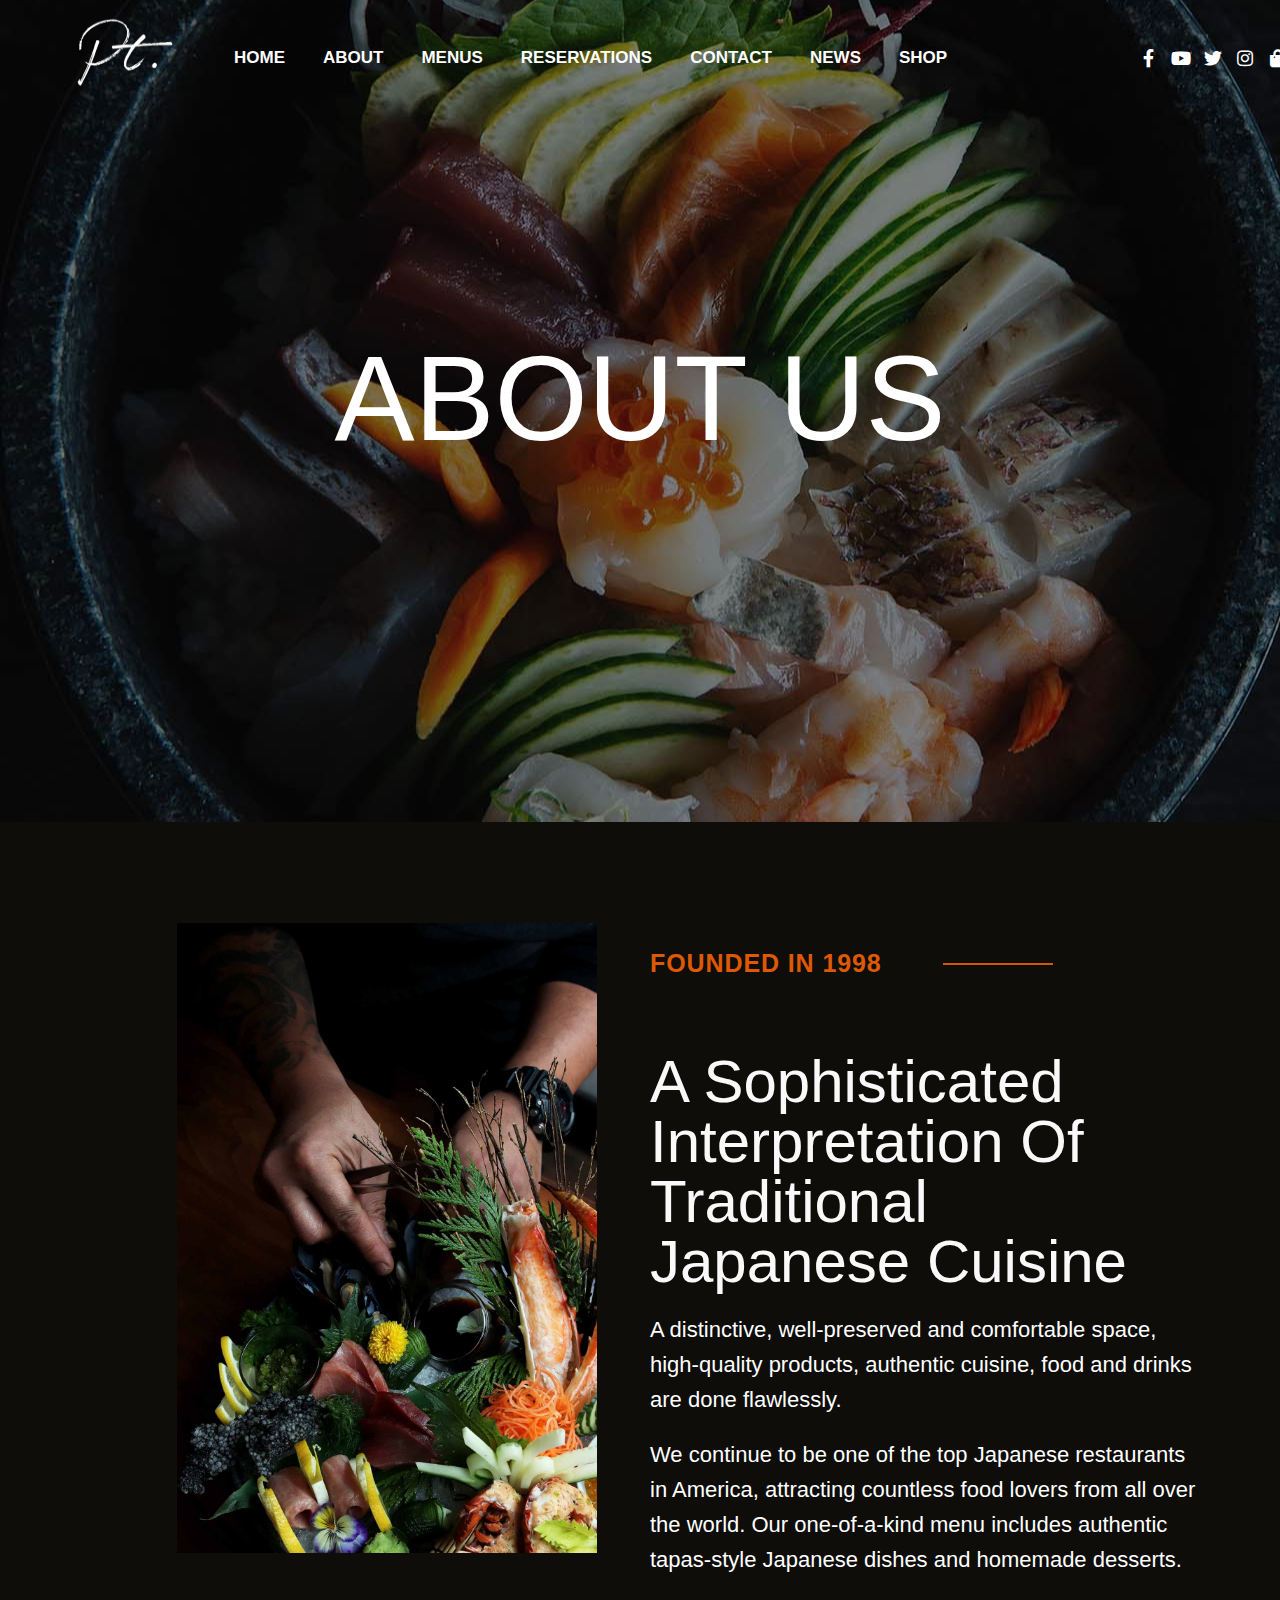
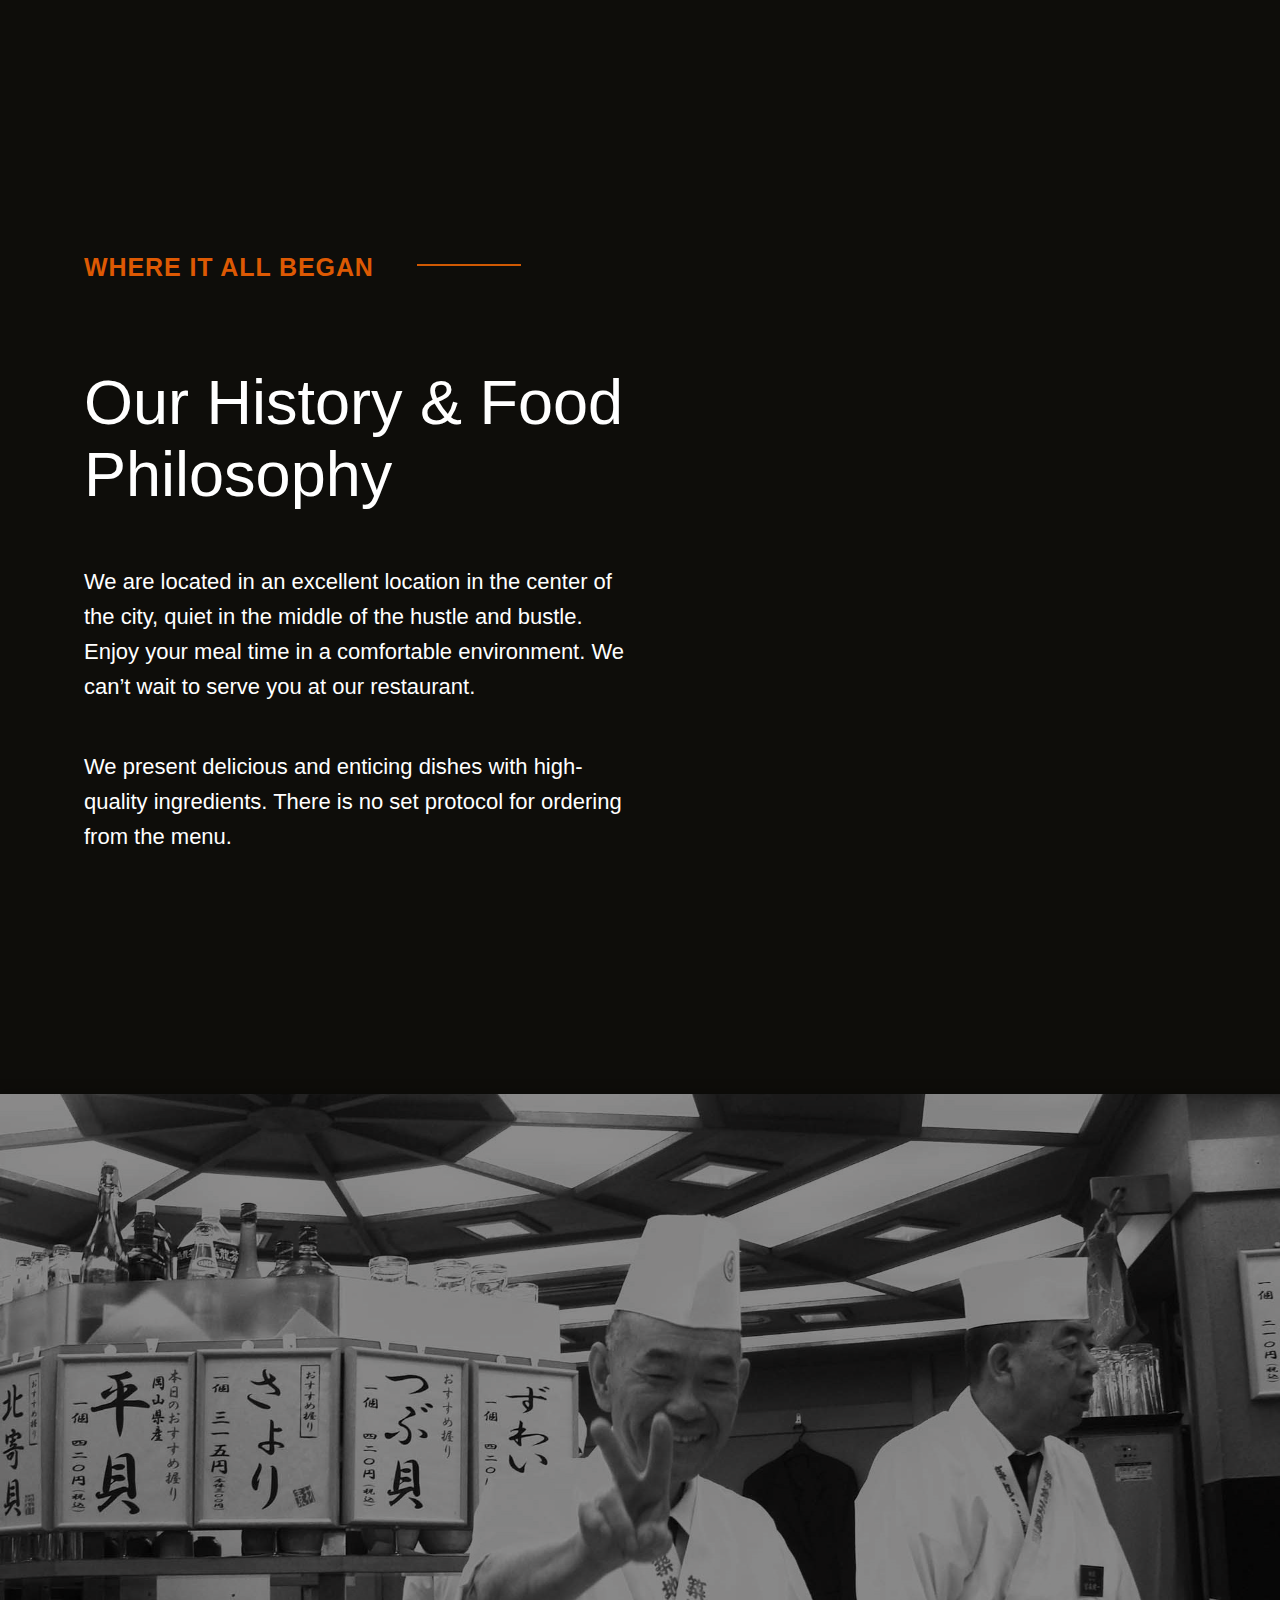
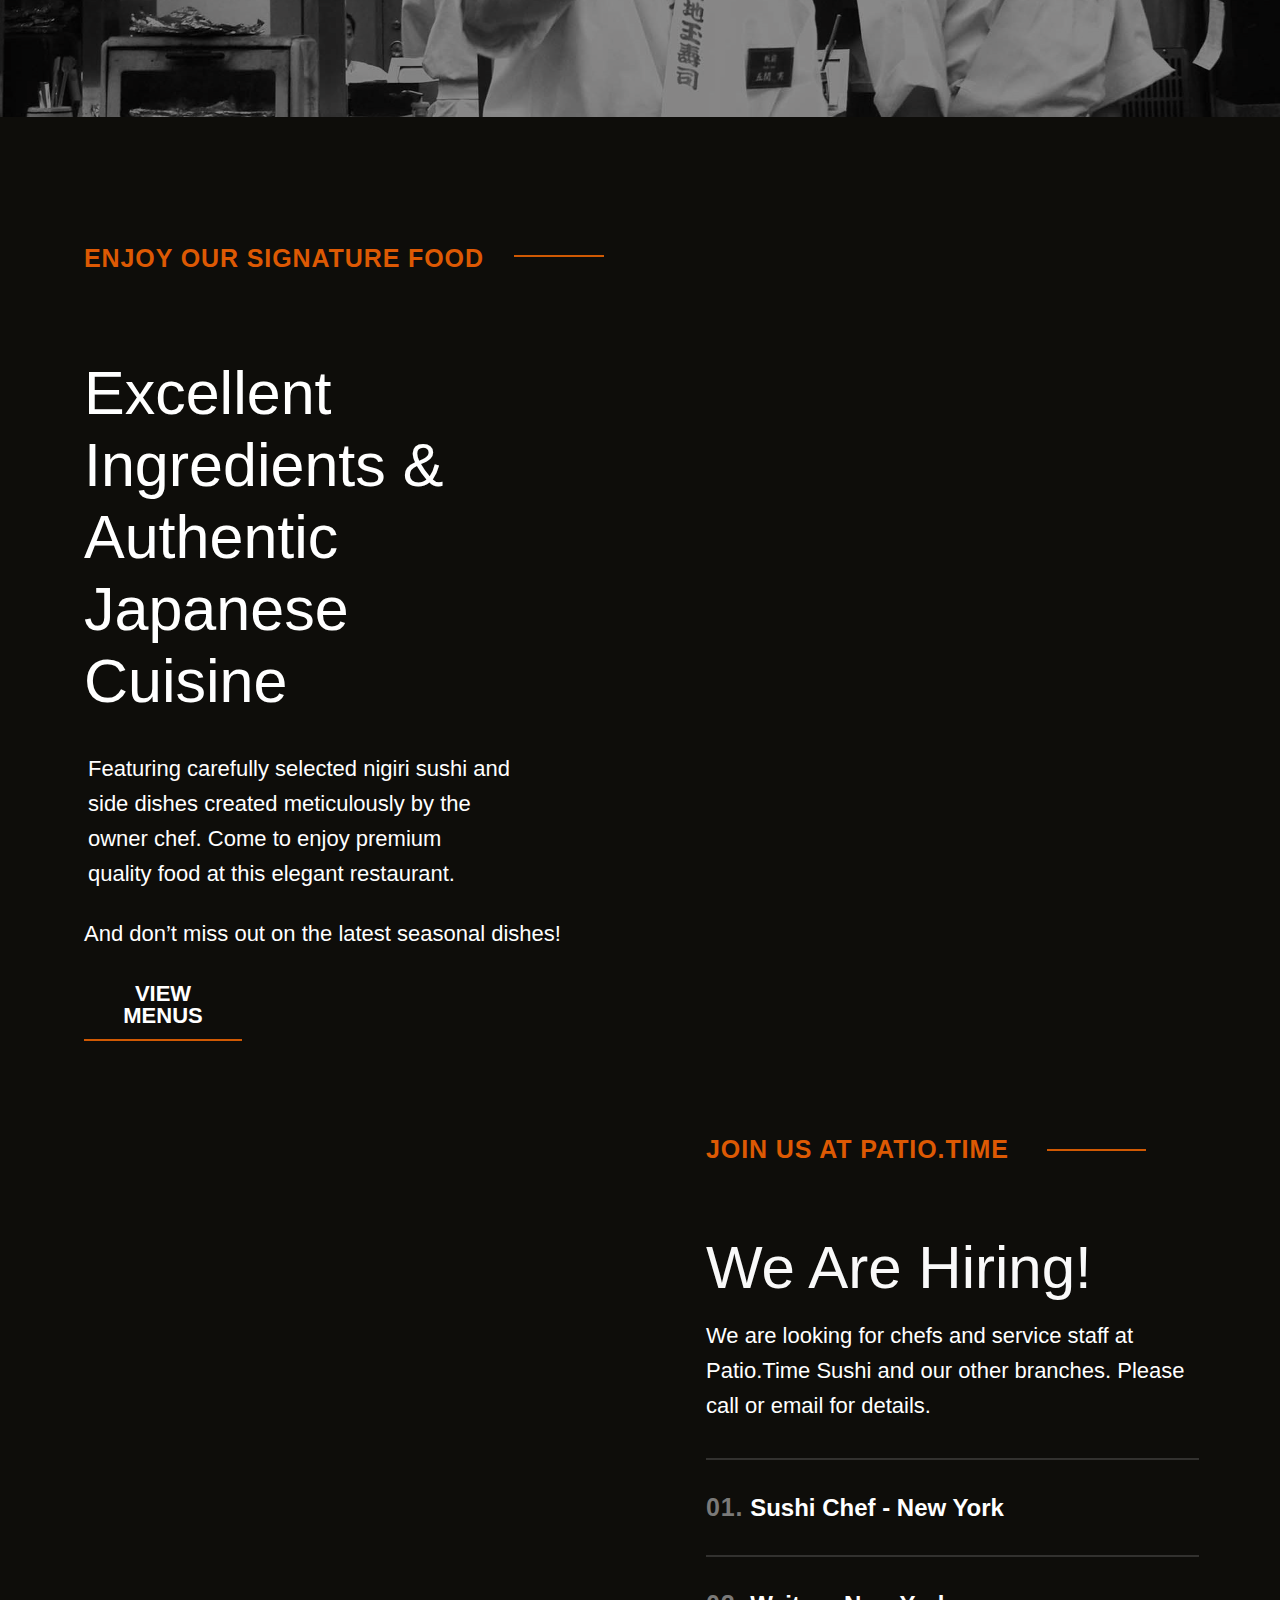
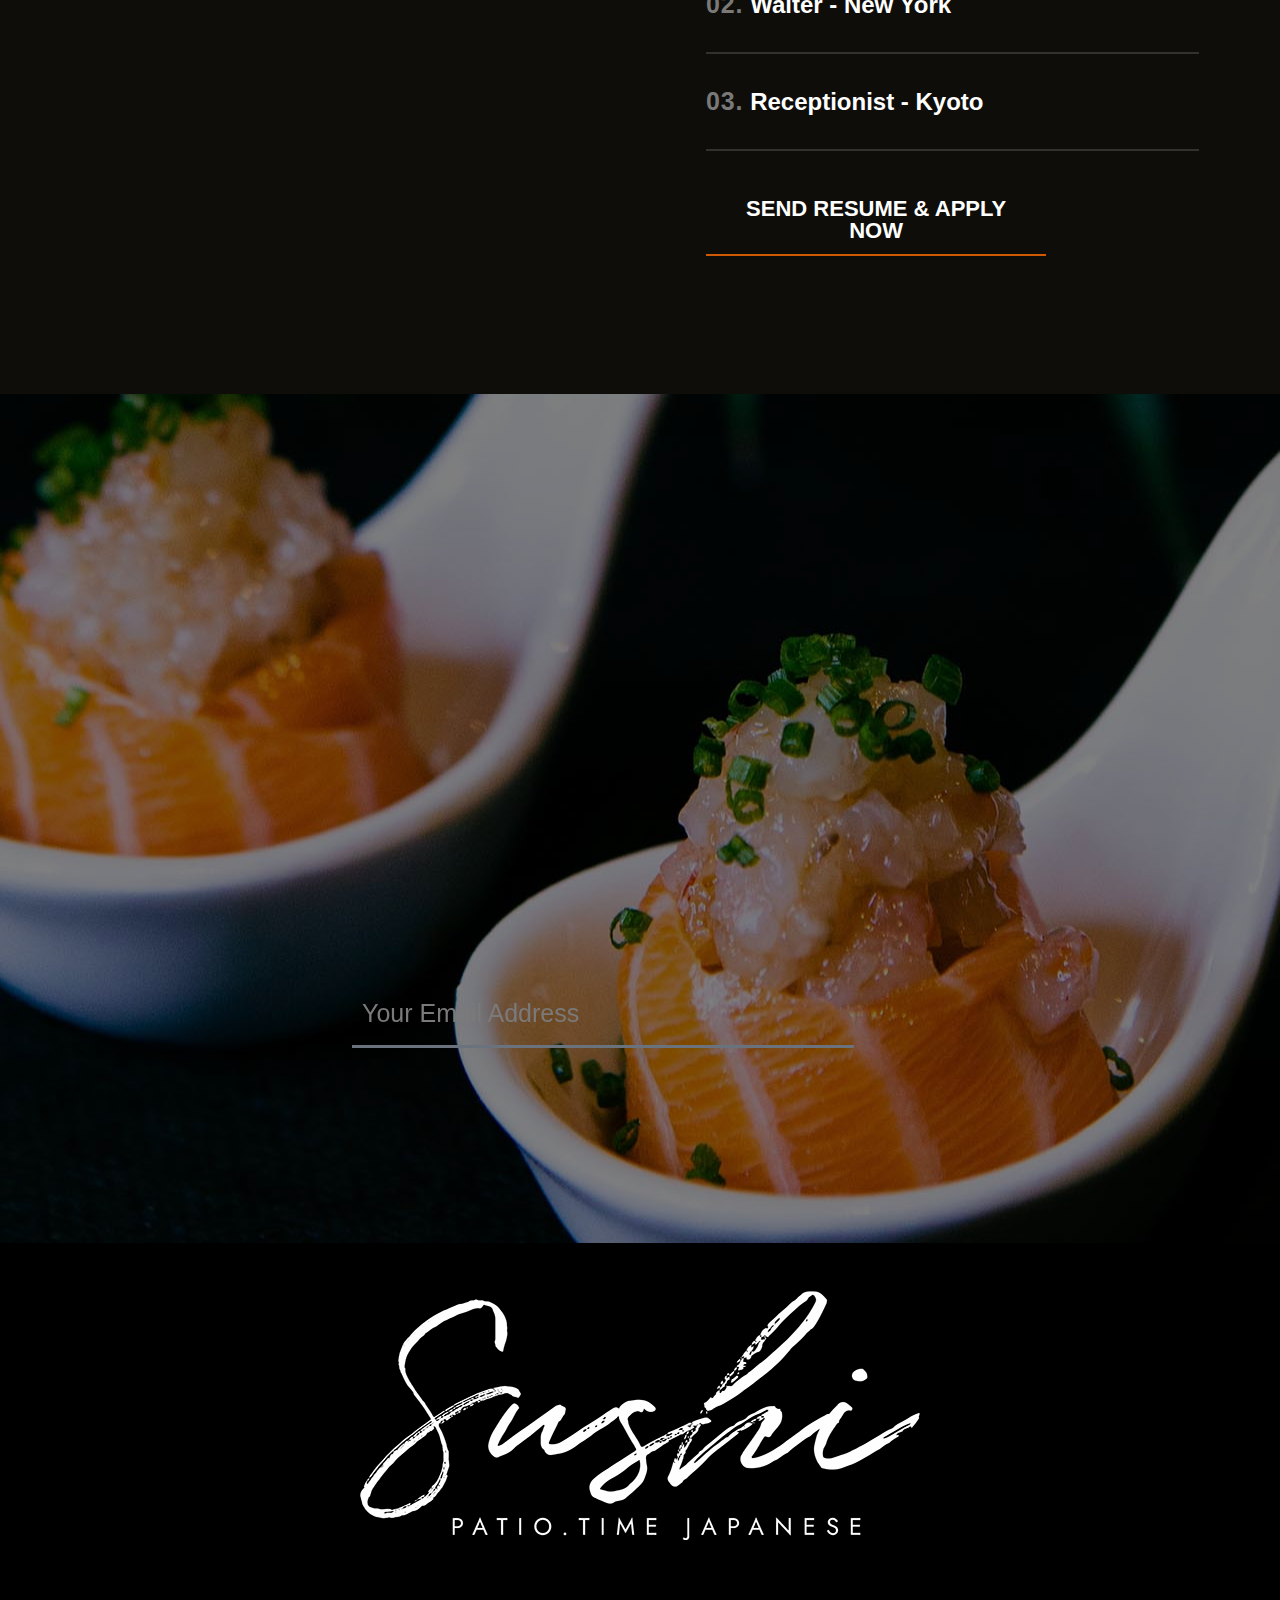
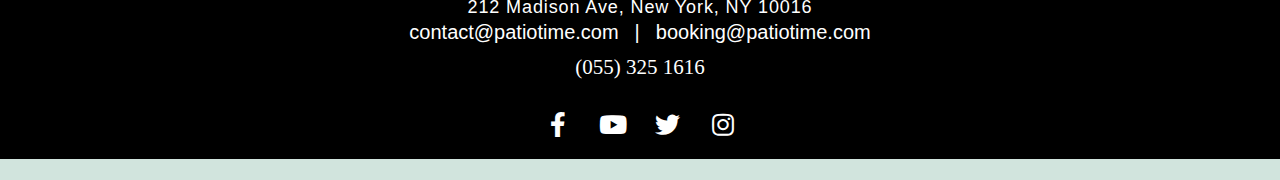
==== commit 34f8b558: "up code lan3" ====
--- a/about/index.html
+++ b/about/index.html
@@ -40,9 +40,9 @@
 <link rel="stylesheet" id="elementor-post-6-css" href="https://anchin1001.github.io/anchinh_wordpress/wp-content/uploads/elementor/css/post-6.css?ver=1684856479" media="all">
 <link rel="stylesheet" id="elementor-pro-css" href="https://anchin1001.github.io/anchinh_wordpress/wp-content/plugins/elementor-pro/assets/css/frontend-lite.min.css?ver=3.12.2" media="all">
 <link rel="stylesheet" id="elementor-global-css" href="https://anchin1001.github.io/anchinh_wordpress/wp-content/uploads/elementor/css/global.css?ver=1684856492" media="all">
-<link rel="stylesheet" id="elementor-post-18-css" href="https://anchin1001.github.io/anchinh_wordpress/wp-content/uploads/elementor/css/post-18.css?ver=1685863577" media="all">
 <link rel="stylesheet" id="hfe-widgets-style-css" href="https://anchin1001.github.io/anchinh_wordpress/wp-content/plugins/header-footer-elementor/inc/widgets-css/frontend.css?ver=1.6.14" media="all">
-<link rel="stylesheet" id="elementor-post-300-css" href="https://anchin1001.github.io/anchinh_wordpress/wp-content/uploads/elementor/css/post-300.css?ver=1685513514" media="all">
+<link rel="stylesheet" id="elementor-post-18-css" href="https://anchin1001.github.io/anchinh_wordpress/wp-content/uploads/elementor/css/post-18.css?ver=1685873802" media="all">
+<link rel="stylesheet" id="elementor-post-300-css" href="https://anchin1001.github.io/anchinh_wordpress/wp-content/uploads/elementor/css/post-300.css?ver=1685873309" media="all">
 <link rel="stylesheet" id="elementor-post-275-css" href="https://anchin1001.github.io/anchinh_wordpress/wp-content/uploads/elementor/css/post-275.css?ver=1685521399" media="all">
 <link rel="stylesheet" id="twenty-twenty-one-style-css" href="https://anchin1001.github.io/anchinh_wordpress/wp-content/themes/twentytwentyone/style.css?ver=1.8" media="all">
 <style id="twenty-twenty-one-style-inline-css">body,input,textarea,button,.button,.faux-button,.wp-block-button__link,.wp-block-file__button,.has-drop-cap:not(:focus)::first-letter,.entry-content .wp-block-archives,.entry-content .wp-block-categories,.entry-content .wp-block-cover-image,.entry-content .wp-block-latest-comments,.entry-content .wp-block-latest-posts,.entry-content .wp-block-pullquote,.entry-content .wp-block-quote.is-large,.entry-content .wp-block-quote.is-style-large,.entry-content .wp-block-archives *,.entry-content .wp-block-categories *,.entry-content .wp-block-latest-posts *,.entry-content .wp-block-latest-comments *,.entry-content p,.entry-content ol,.entry-content ul,.entry-content dl,.entry-content dt,.entry-content cite,.entry-content figcaption,.entry-content .wp-caption-text,.comment-content p,.comment-content ol,.comment-content ul,.comment-content dl,.comment-content dt,.comment-content cite,.comment-content figcaption,.comment-content .wp-caption-text,.widget_text p,.widget_text ol,.widget_text ul,.widget_text dl,.widget_text dt,.widget-content .rssSummary,.widget-content cite,.widget-content figcaption,.widget-content .wp-caption-text { font-family: 'Libre Franklin',sans-serif; }</style>
@@ -450,11 +450,11 @@
 				<div class="elementor-widget-container">
 			<h1 class="elementor-heading-title elementor-size-default">Sushi Newsletter</h1>		</div>
 				</div>
-				<div class="elementor-element elementor-element-80d94fe elementor-widget__width-initial e-transform elementor-invisible elementor-widget elementor-widget-heading" data-id="80d94fe" data-element_type="widget" data-settings="{&quot;_transform_translateX_effect&quot;:{&quot;unit&quot;:&quot;px&quot;,&quot;size&quot;:253,&quot;sizes&quot;:[]},&quot;_animation&quot;:&quot;fadeInUp&quot;,&quot;_transform_translateX_effect_tablet&quot;:{&quot;unit&quot;:&quot;px&quot;,&quot;size&quot;:&quot;&quot;,&quot;sizes&quot;:[]},&quot;_transform_translateX_effect_mobile&quot;:{&quot;unit&quot;:&quot;px&quot;,&quot;size&quot;:&quot;&quot;,&quot;sizes&quot;:[]},&quot;_transform_translateY_effect&quot;:{&quot;unit&quot;:&quot;px&quot;,&quot;size&quot;:&quot;&quot;,&quot;sizes&quot;:[]},&quot;_transform_translateY_effect_tablet&quot;:{&quot;unit&quot;:&quot;px&quot;,&quot;size&quot;:&quot;&quot;,&quot;sizes&quot;:[]},&quot;_transform_translateY_effect_mobile&quot;:{&quot;unit&quot;:&quot;px&quot;,&quot;size&quot;:&quot;&quot;,&quot;sizes&quot;:[]}}" data-widget_type="heading.default">
+				<div class="elementor-element elementor-element-80d94fe elementor-widget__width-initial e-transform elementor-invisible elementor-widget elementor-widget-heading" data-id="80d94fe" data-element_type="widget" data-settings="{&quot;_transform_translateX_effect&quot;:{&quot;unit&quot;:&quot;px&quot;,&quot;size&quot;:225,&quot;sizes&quot;:[]},&quot;_animation&quot;:&quot;fadeInUp&quot;,&quot;_transform_translateX_effect_tablet&quot;:{&quot;unit&quot;:&quot;px&quot;,&quot;size&quot;:&quot;&quot;,&quot;sizes&quot;:[]},&quot;_transform_translateX_effect_mobile&quot;:{&quot;unit&quot;:&quot;px&quot;,&quot;size&quot;:&quot;&quot;,&quot;sizes&quot;:[]},&quot;_transform_translateY_effect&quot;:{&quot;unit&quot;:&quot;px&quot;,&quot;size&quot;:&quot;&quot;,&quot;sizes&quot;:[]},&quot;_transform_translateY_effect_tablet&quot;:{&quot;unit&quot;:&quot;px&quot;,&quot;size&quot;:&quot;&quot;,&quot;sizes&quot;:[]},&quot;_transform_translateY_effect_mobile&quot;:{&quot;unit&quot;:&quot;px&quot;,&quot;size&quot;:&quot;&quot;,&quot;sizes&quot;:[]}}" data-widget_type="heading.default">
 				<div class="elementor-widget-container">
 			<h4 class="elementor-heading-title elementor-size-default">If you would like to stay connected and be the first to know about our news, events, and exclusive offers, please sign up for our newsletter. You can opt out at any time by clicking unsubscribe on the newsletter.</h4>		</div>
 				</div>
-				<div class="elementor-element elementor-element-cd060a0 e-transform elementor-button-align-stretch elementor-widget elementor-widget-form" data-id="cd060a0" data-element_type="widget" data-settings="{&quot;step_next_label&quot;:&quot;Next&quot;,&quot;step_previous_label&quot;:&quot;Previous&quot;,&quot;_transform_translateX_effect&quot;:{&quot;unit&quot;:&quot;px&quot;,&quot;size&quot;:530,&quot;sizes&quot;:[]},&quot;_transform_translateY_effect&quot;:{&quot;unit&quot;:&quot;px&quot;,&quot;size&quot;:90,&quot;sizes&quot;:[]},&quot;step_type&quot;:&quot;number_text&quot;,&quot;step_icon_shape&quot;:&quot;circle&quot;,&quot;_transform_translateX_effect_tablet&quot;:{&quot;unit&quot;:&quot;px&quot;,&quot;size&quot;:&quot;&quot;,&quot;sizes&quot;:[]},&quot;_transform_translateX_effect_mobile&quot;:{&quot;unit&quot;:&quot;px&quot;,&quot;size&quot;:&quot;&quot;,&quot;sizes&quot;:[]},&quot;_transform_translateY_effect_tablet&quot;:{&quot;unit&quot;:&quot;px&quot;,&quot;size&quot;:&quot;&quot;,&quot;sizes&quot;:[]},&quot;_transform_translateY_effect_mobile&quot;:{&quot;unit&quot;:&quot;px&quot;,&quot;size&quot;:&quot;&quot;,&quot;sizes&quot;:[]}}" data-widget_type="form.default">
+				<div class="elementor-element elementor-element-cd060a0 e-transform elementor-button-align-stretch elementor-widget elementor-widget-form" data-id="cd060a0" data-element_type="widget" data-settings="{&quot;step_next_label&quot;:&quot;Next&quot;,&quot;step_previous_label&quot;:&quot;Previous&quot;,&quot;_transform_translateX_effect&quot;:{&quot;unit&quot;:&quot;px&quot;,&quot;size&quot;:350,&quot;sizes&quot;:[]},&quot;_transform_translateY_effect&quot;:{&quot;unit&quot;:&quot;px&quot;,&quot;size&quot;:90,&quot;sizes&quot;:[]},&quot;step_type&quot;:&quot;number_text&quot;,&quot;step_icon_shape&quot;:&quot;circle&quot;,&quot;_transform_translateX_effect_tablet&quot;:{&quot;unit&quot;:&quot;px&quot;,&quot;size&quot;:&quot;&quot;,&quot;sizes&quot;:[]},&quot;_transform_translateX_effect_mobile&quot;:{&quot;unit&quot;:&quot;px&quot;,&quot;size&quot;:&quot;&quot;,&quot;sizes&quot;:[]},&quot;_transform_translateY_effect_tablet&quot;:{&quot;unit&quot;:&quot;px&quot;,&quot;size&quot;:&quot;&quot;,&quot;sizes&quot;:[]},&quot;_transform_translateY_effect_mobile&quot;:{&quot;unit&quot;:&quot;px&quot;,&quot;size&quot;:&quot;&quot;,&quot;sizes&quot;:[]}}" data-widget_type="form.default">
 				<div class="elementor-widget-container">
 			<style>/*! elementor-pro - v3.12.2 - 09-04-2023 */
 .elementor-button.elementor-hidden,.elementor-hidden{display:none}.e-form__step{width:100%}.e-form__step:not(.elementor-hidden){display:flex;flex-wrap:wrap}.e-form__buttons{flex-wrap:wrap}.e-form__buttons,.e-form__buttons__wrapper{display:flex}.e-form__indicators{display:flex;justify-content:space-between;align-items:center;flex-wrap:nowrap;font-size:13px;margin-bottom:var(--e-form-steps-indicators-spacing)}.e-form__indicators__indicator{display:flex;flex-direction:column;align-items:center;justify-content:center;flex-basis:0;padding:0 var(--e-form-steps-divider-gap)}.e-form__indicators__indicator__progress{width:100%;position:relative;background-color:var(--e-form-steps-indicator-progress-background-color);border-radius:var(--e-form-steps-indicator-progress-border-radius);overflow:hidden}.e-form__indicators__indicator__progress__meter{width:var(--e-form-steps-indicator-progress-meter-width,0);height:var(--e-form-steps-indicator-progress-height);line-height:var(--e-form-steps-indicator-progress-height);padding-right:15px;border-radius:var(--e-form-steps-indicator-progress-border-radius);background-color:var(--e-form-steps-indicator-progress-color);color:var(--e-form-steps-indicator-progress-meter-color);text-align:right;transition:width .1s linear}.e-form__indicators__indicator:first-child{padding-left:0}.e-form__indicators__indicator:last-child{padding-right:0}.e-form__indicators__indicator--state-inactive{color:var(--e-form-steps-indicator-inactive-primary-color,#c2cbd2)}.e-form__indicators__indicator--state-inactive [class*=indicator--shape-]:not(.e-form__indicators__indicator--shape-none){background-color:var(--e-form-steps-indicator-inactive-secondary-color,#fff)}.e-form__indicators__indicator--state-inactive object,.e-form__indicators__indicator--state-inactive svg{fill:var(--e-form-steps-indicator-inactive-primary-color,#c2cbd2)}.e-form__indicators__indicator--state-active{color:var(--e-form-steps-indicator-active-primary-color,#39b54a);border-color:var(--e-form-steps-indicator-active-secondary-color,#fff)}.e-form__indicators__indicator--state-active [class*=indicator--shape-]:not(.e-form__indicators__indicator--shape-none){background-color:var(--e-form-steps-indicator-active-secondary-color,#fff)}.e-form__indicators__indicator--state-active object,.e-form__indicators__indicator--state-active svg{fill:var(--e-form-steps-indicator-active-primary-color,#39b54a)}.e-form__indicators__indicator--state-completed{color:var(--e-form-steps-indicator-completed-secondary-color,#fff)}.e-form__indicators__indicator--state-completed [class*=indicator--shape-]:not(.e-form__indicators__indicator--shape-none){background-color:var(--e-form-steps-indicator-completed-primary-color,#39b54a)}.e-form__indicators__indicator--state-completed .e-form__indicators__indicator__label{color:var(--e-form-steps-indicator-completed-primary-color,#39b54a)}.e-form__indicators__indicator--state-completed .e-form__indicators__indicator--shape-none{color:var(--e-form-steps-indicator-completed-primary-color,#39b54a);background-color:initial}.e-form__indicators__indicator--state-completed object,.e-form__indicators__indicator--state-completed svg{fill:var(--e-form-steps-indicator-completed-secondary-color,#fff)}.e-form__indicators__indicator__icon{width:var(--e-form-steps-indicator-padding,30px);height:var(--e-form-steps-indicator-padding,30px);font-size:var(--e-form-steps-indicator-icon-size);border-width:1px;border-style:solid;display:flex;justify-content:center;align-items:center;overflow:hidden;margin-bottom:10px}.e-form__indicators__indicator__icon img,.e-form__indicators__indicator__icon object,.e-form__indicators__indicator__icon svg{width:var(--e-form-steps-indicator-icon-size);height:auto}.e-form__indicators__indicator__icon .e-font-icon-svg{height:1em}.e-form__indicators__indicator__number{width:var(--e-form-steps-indicator-padding,30px);height:var(--e-form-steps-indicator-padding,30px);border-width:1px;border-style:solid;display:flex;justify-content:center;align-items:center;margin-bottom:10px}.e-form__indicators__indicator--shape-circle{border-radius:50%}.e-form__indicators__indicator--shape-square{border-radius:0}.e-form__indicators__indicator--shape-rounded{border-radius:5px}.e-form__indicators__indicator--shape-none{border:0}.e-form__indicators__indicator__label{text-align:center}.e-form__indicators__indicator__separator{width:100%;height:var(--e-form-steps-divider-width);background-color:#babfc5}.e-form__indicators--type-icon,.e-form__indicators--type-icon_text,.e-form__indicators--type-number,.e-form__indicators--type-number_text{align-items:flex-start}.e-form__indicators--type-icon .e-form__indicators__indicator__separator,.e-form__indicators--type-icon_text .e-form__indicators__indicator__separator,.e-form__indicators--type-number .e-form__indicators__indicator__separator,.e-form__indicators--type-number_text .e-form__indicators__indicator__separator{margin-top:calc(var(--e-form-steps-indicator-padding, 30px) / 2 - var(--e-form-steps-divider-width, 1px) / 2)}.elementor-field-type-hidden{display:none}.elementor-field-type-html{display:inline-block}.elementor-login .elementor-lost-password,.elementor-login .elementor-remember-me{font-size:.85em}.elementor-field-type-recaptcha_v3 .elementor-field-label{display:none}.elementor-field-type-recaptcha_v3 .grecaptcha-badge{z-index:1}.elementor-button .elementor-form-spinner{order:3}.elementor-form .elementor-button>span{display:flex;justify-content:center;align-items:center}.elementor-form .elementor-button .elementor-button-text{white-space:normal;flex-grow:0}.elementor-form .elementor-button svg{height:auto}.elementor-form .elementor-button .e-font-icon-svg{height:1em}.elementor-select-wrapper .select-caret-down-wrapper{position:absolute;top:50%;transform:translateY(-50%);inset-inline-end:10px;pointer-events:none;font-size:11px}.elementor-select-wrapper .select-caret-down-wrapper svg{display:unset;width:1em;aspect-ratio:unset;fill:currentColor}.elementor-select-wrapper .select-caret-down-wrapper i{font-size:19px;line-height:2}.elementor-select-wrapper.remove-before:before{content:""!important}</style>		<form class="elementor-form" method="post" name="New Form">
@@ -481,7 +481,7 @@
 		</form>
 				</div>
 				</div>
-				<div class="elementor-element elementor-element-1f03f71 e-transform elementor-invisible elementor-widget elementor-widget-button" data-id="1f03f71" data-element_type="widget" data-settings="{&quot;_animation&quot;:&quot;fadeInUp&quot;,&quot;_transform_translateX_effect&quot;:{&quot;unit&quot;:&quot;px&quot;,&quot;size&quot;:1240,&quot;sizes&quot;:[]},&quot;_transform_translateY_effect&quot;:{&quot;unit&quot;:&quot;px&quot;,&quot;size&quot;:-22,&quot;sizes&quot;:[]},&quot;_transform_translateX_effect_tablet&quot;:{&quot;unit&quot;:&quot;px&quot;,&quot;size&quot;:&quot;&quot;,&quot;sizes&quot;:[]},&quot;_transform_translateX_effect_mobile&quot;:{&quot;unit&quot;:&quot;px&quot;,&quot;size&quot;:&quot;&quot;,&quot;sizes&quot;:[]},&quot;_transform_translateY_effect_tablet&quot;:{&quot;unit&quot;:&quot;px&quot;,&quot;size&quot;:&quot;&quot;,&quot;sizes&quot;:[]},&quot;_transform_translateY_effect_mobile&quot;:{&quot;unit&quot;:&quot;px&quot;,&quot;size&quot;:&quot;&quot;,&quot;sizes&quot;:[]}}" data-widget_type="button.default">
+				<div class="elementor-element elementor-element-1f03f71 e-transform elementor-invisible elementor-widget elementor-widget-button" data-id="1f03f71" data-element_type="widget" data-settings="{&quot;_animation&quot;:&quot;fadeInUp&quot;,&quot;_transform_translateX_effect&quot;:{&quot;unit&quot;:&quot;px&quot;,&quot;size&quot;:736,&quot;sizes&quot;:[]},&quot;_transform_translateY_effect&quot;:{&quot;unit&quot;:&quot;px&quot;,&quot;size&quot;:-22,&quot;sizes&quot;:[]},&quot;_transform_translateX_effect_tablet&quot;:{&quot;unit&quot;:&quot;px&quot;,&quot;size&quot;:&quot;&quot;,&quot;sizes&quot;:[]},&quot;_transform_translateX_effect_mobile&quot;:{&quot;unit&quot;:&quot;px&quot;,&quot;size&quot;:&quot;&quot;,&quot;sizes&quot;:[]},&quot;_transform_translateY_effect_tablet&quot;:{&quot;unit&quot;:&quot;px&quot;,&quot;size&quot;:&quot;&quot;,&quot;sizes&quot;:[]},&quot;_transform_translateY_effect_mobile&quot;:{&quot;unit&quot;:&quot;px&quot;,&quot;size&quot;:&quot;&quot;,&quot;sizes&quot;:[]}}" data-widget_type="button.default">
 				<div class="elementor-widget-container">
 					<div class="elementor-button-wrapper">
 			<a href="#" class="elementor-button-link elementor-button elementor-size-sm" role="button">
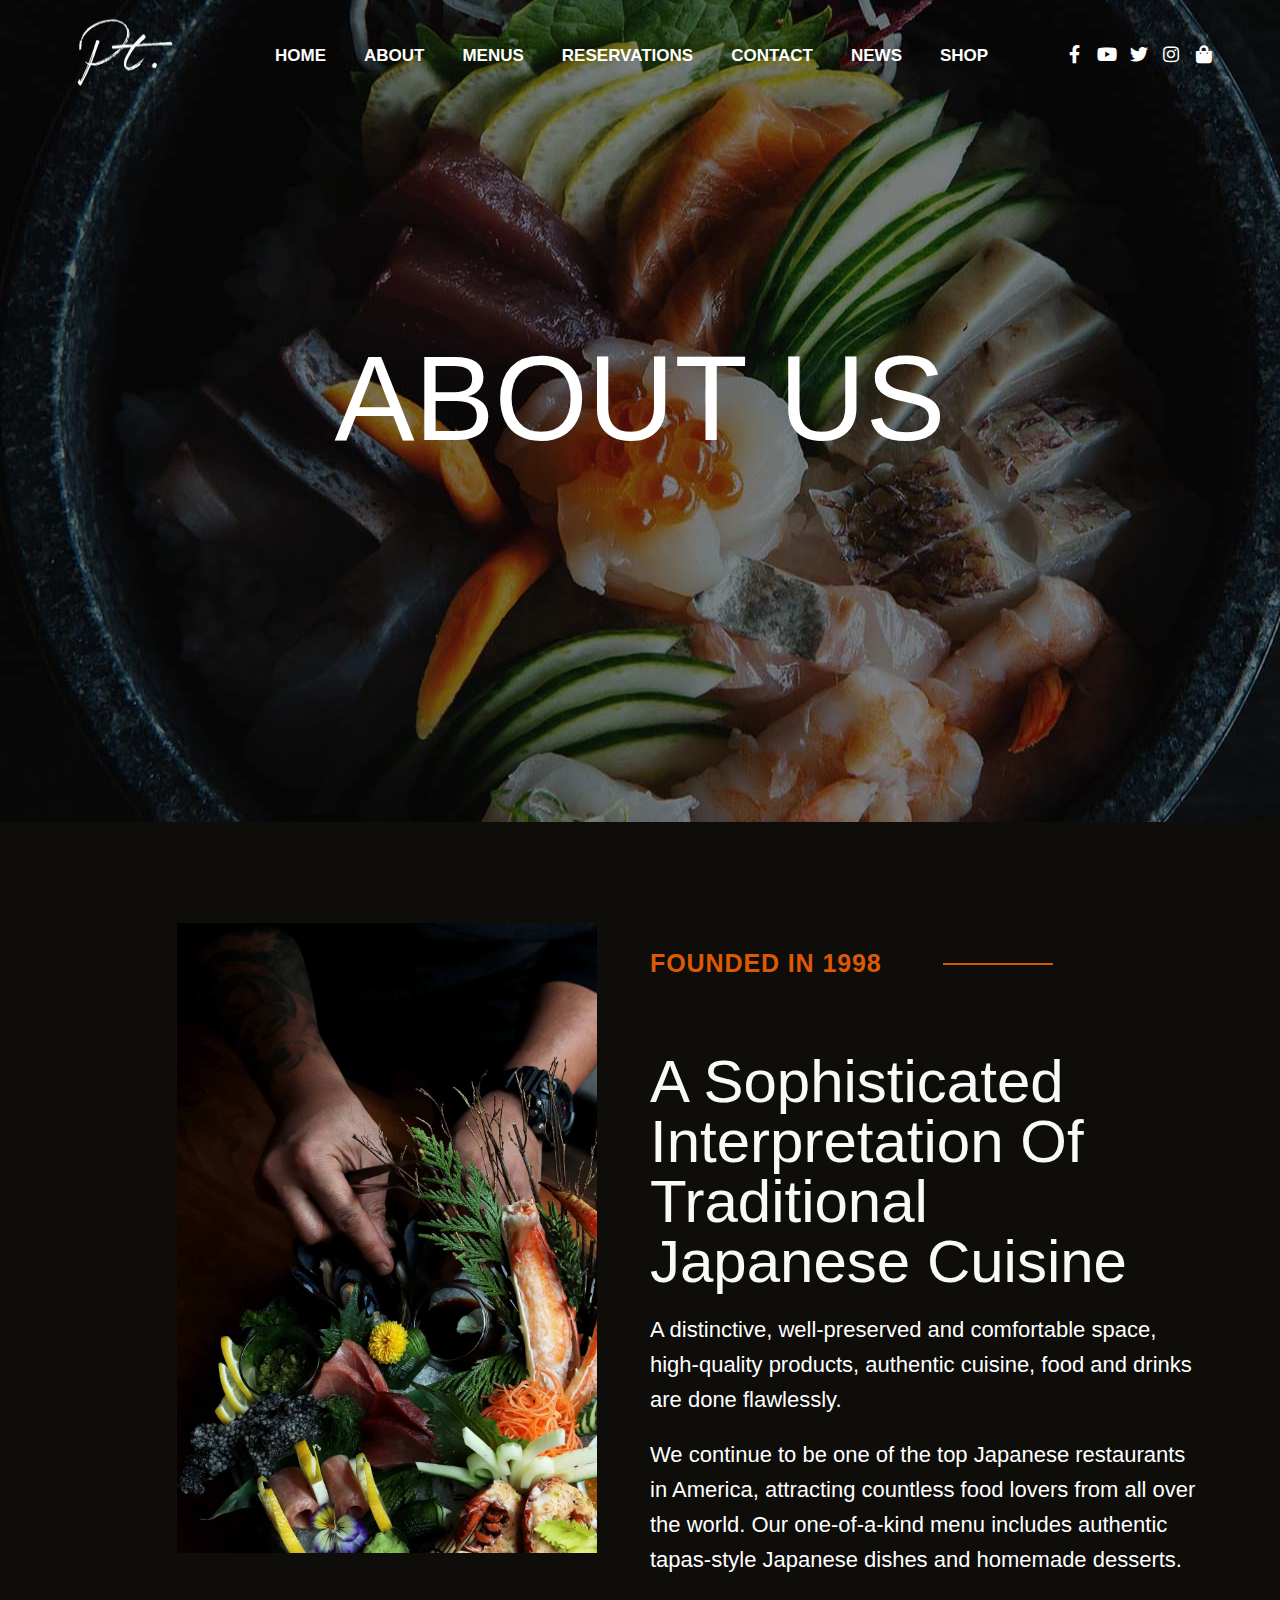
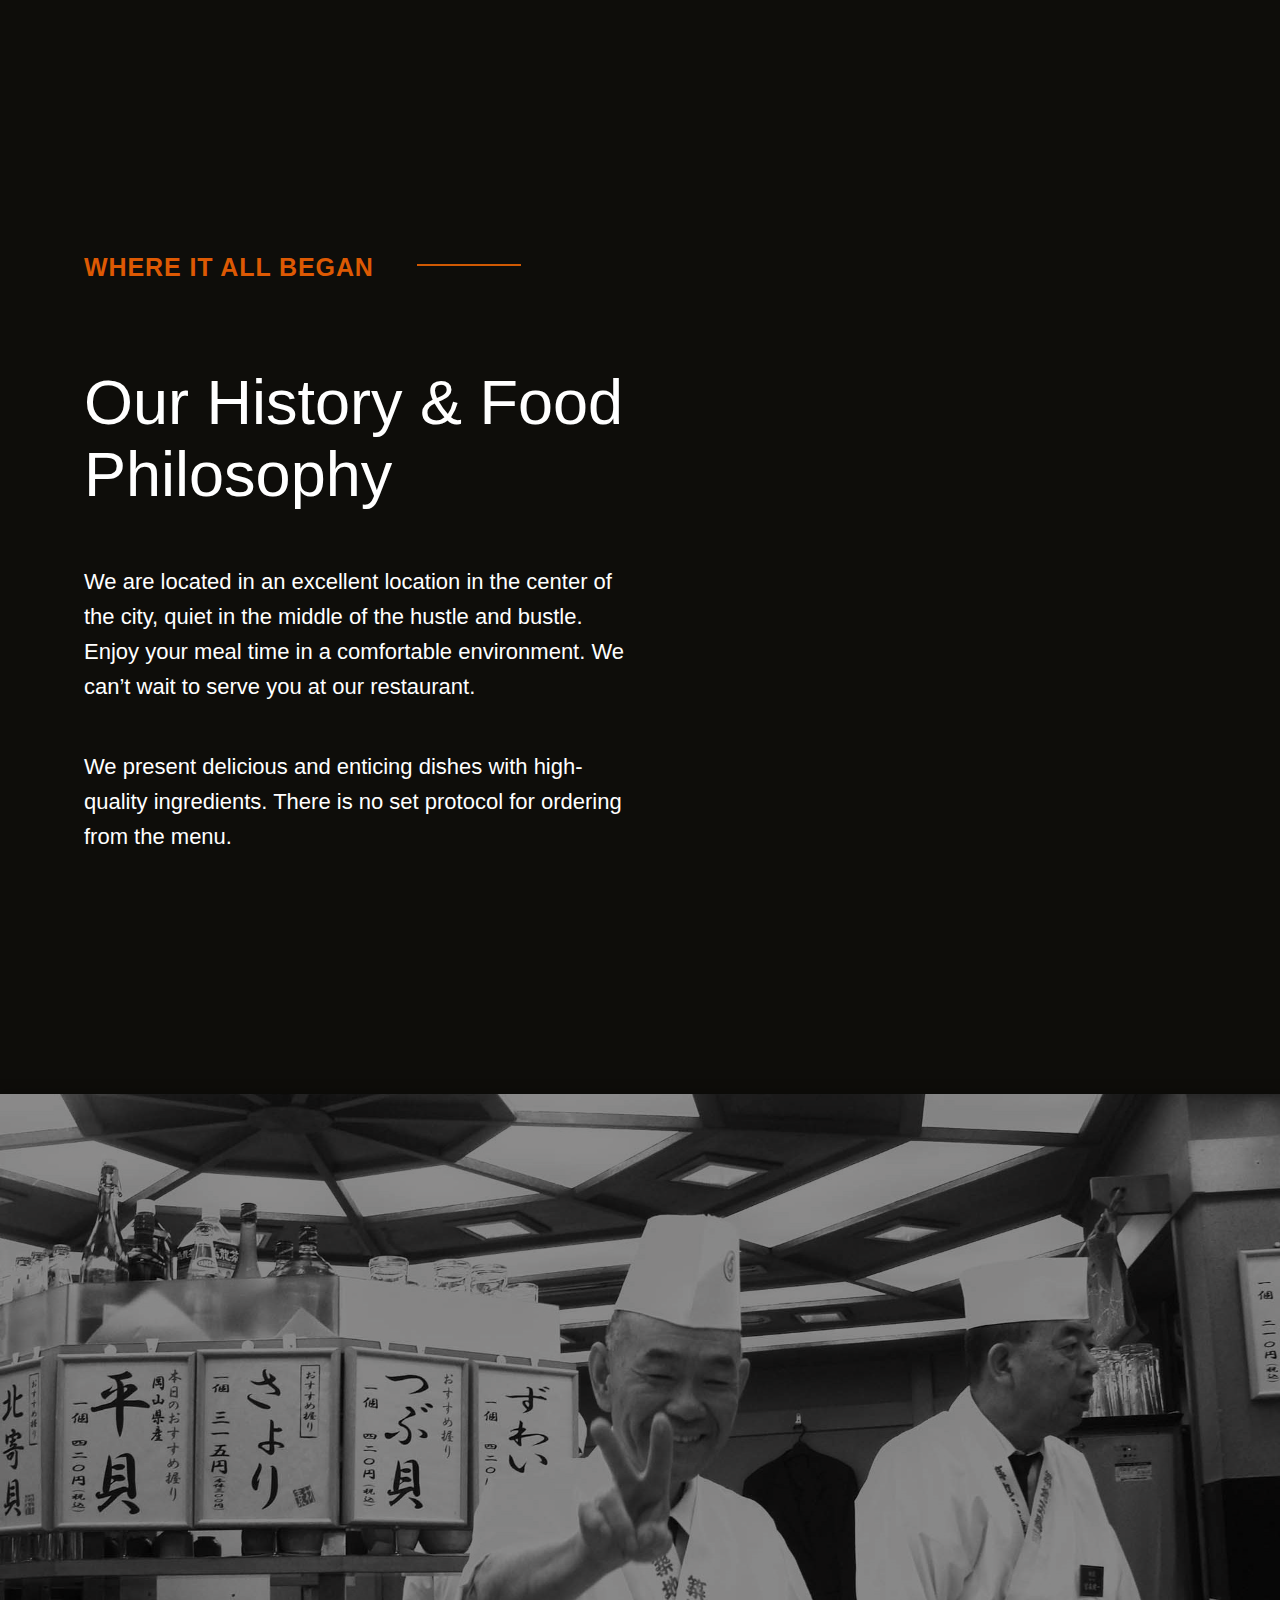
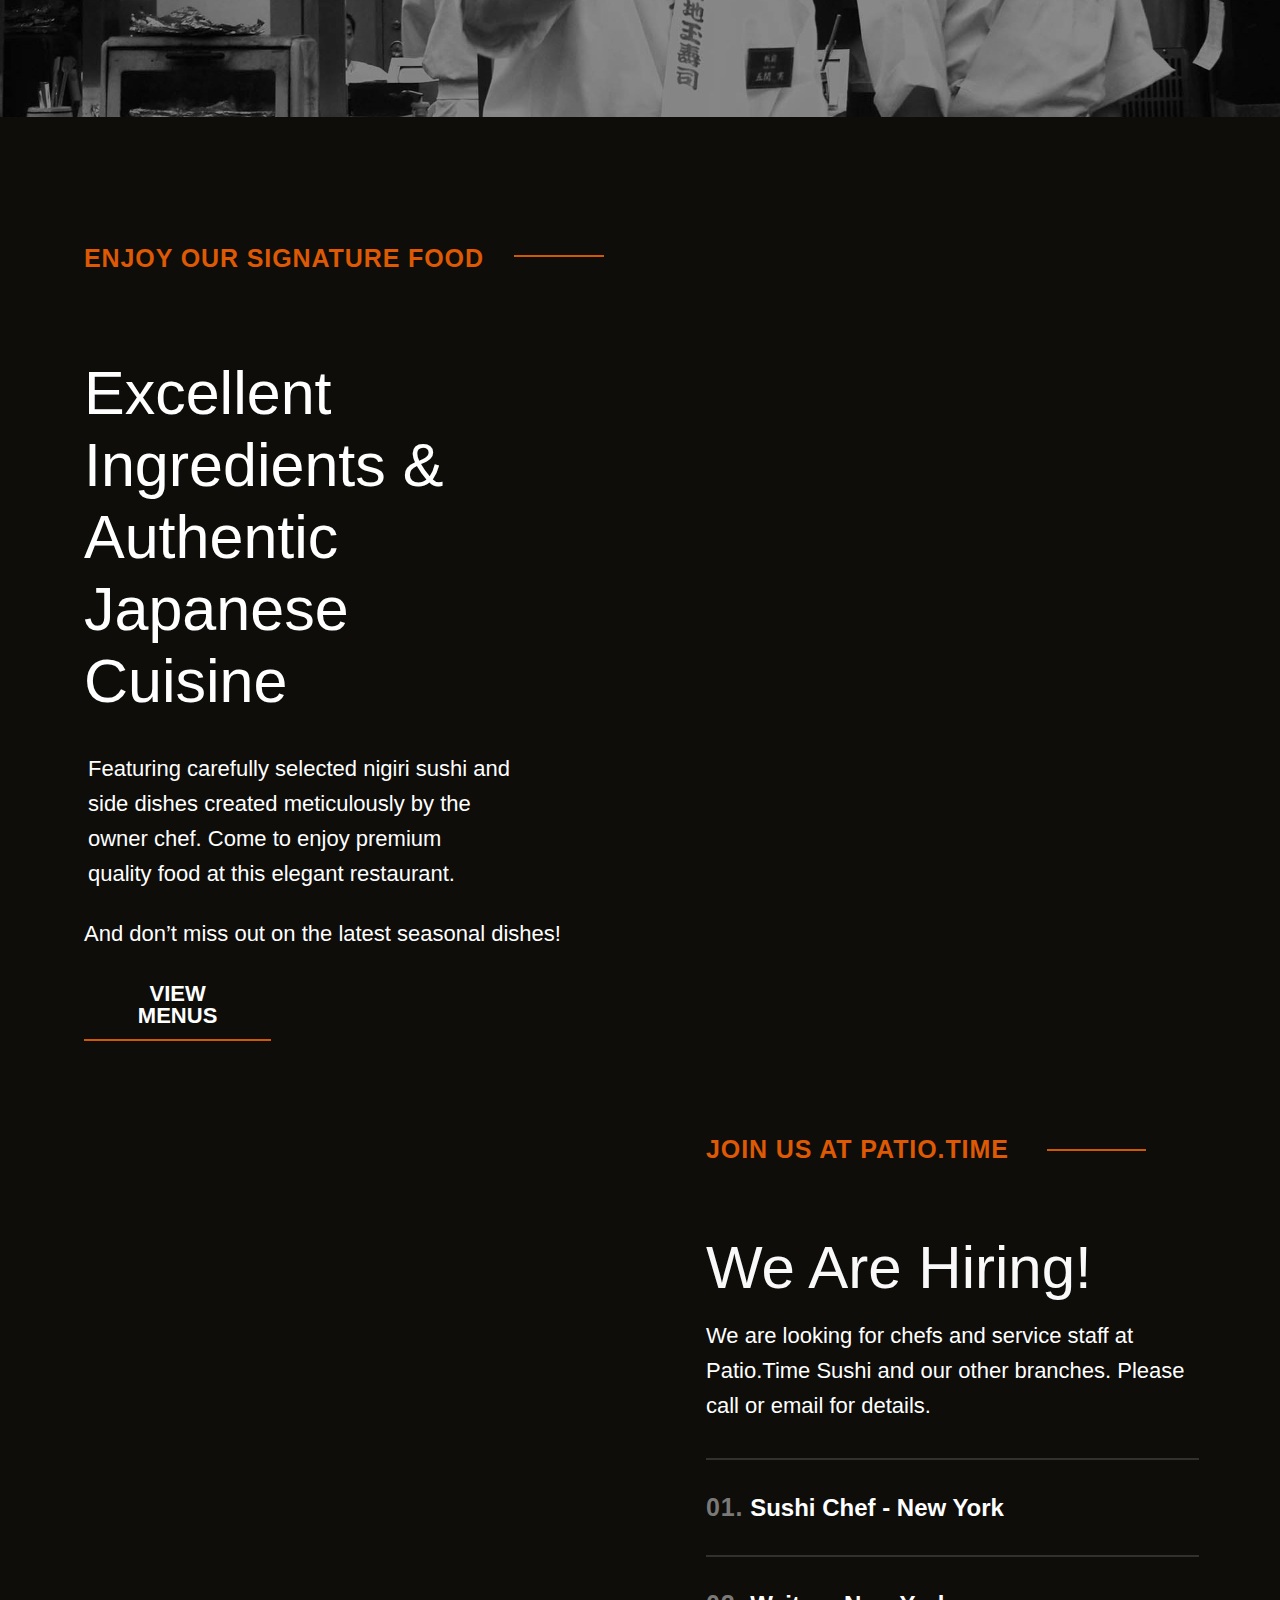
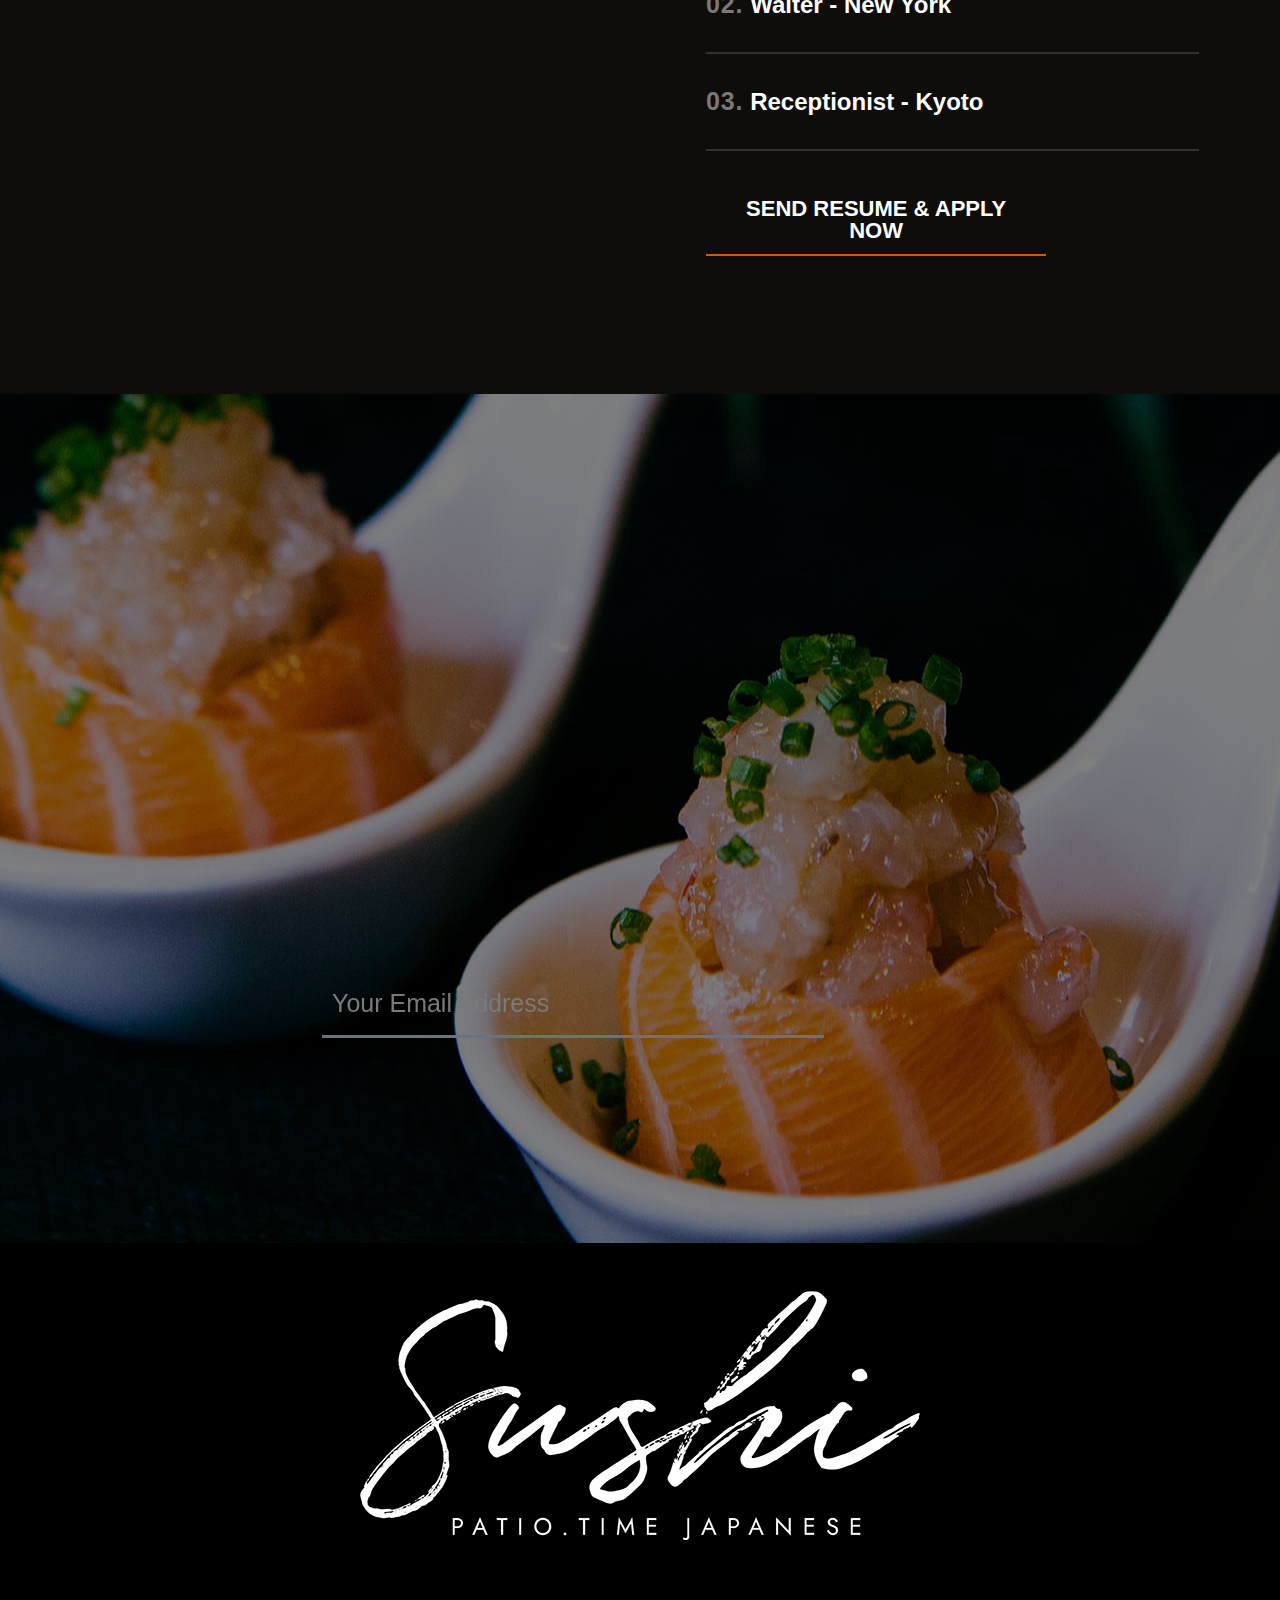
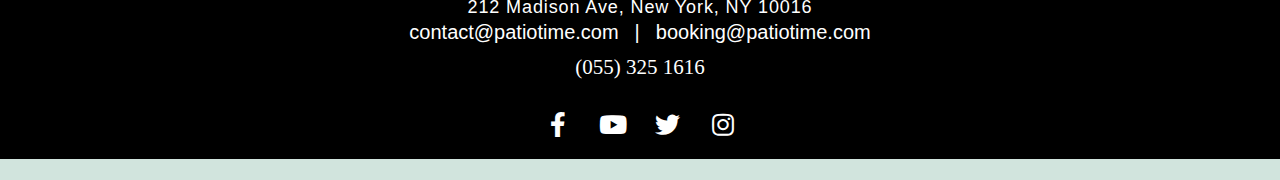
==== commit 0e66905e: "up code lan4" ====
--- a/about/index.html
+++ b/about/index.html
@@ -41,8 +41,8 @@
 <link rel="stylesheet" id="elementor-pro-css" href="https://anchin1001.github.io/anchinh_wordpress/wp-content/plugins/elementor-pro/assets/css/frontend-lite.min.css?ver=3.12.2" media="all">
 <link rel="stylesheet" id="elementor-global-css" href="https://anchin1001.github.io/anchinh_wordpress/wp-content/uploads/elementor/css/global.css?ver=1684856492" media="all">
 <link rel="stylesheet" id="hfe-widgets-style-css" href="https://anchin1001.github.io/anchinh_wordpress/wp-content/plugins/header-footer-elementor/inc/widgets-css/frontend.css?ver=1.6.14" media="all">
-<link rel="stylesheet" id="elementor-post-18-css" href="https://anchin1001.github.io/anchinh_wordpress/wp-content/uploads/elementor/css/post-18.css?ver=1685873802" media="all">
-<link rel="stylesheet" id="elementor-post-300-css" href="https://anchin1001.github.io/anchinh_wordpress/wp-content/uploads/elementor/css/post-300.css?ver=1685873309" media="all">
+<link rel="stylesheet" id="elementor-post-18-css" href="https://anchin1001.github.io/anchinh_wordpress/wp-content/uploads/elementor/css/post-18.css?ver=1685875487" media="all">
+<link rel="stylesheet" id="elementor-post-300-css" href="https://anchin1001.github.io/anchinh_wordpress/wp-content/uploads/elementor/css/post-300.css?ver=1685875305" media="all">
 <link rel="stylesheet" id="elementor-post-275-css" href="https://anchin1001.github.io/anchinh_wordpress/wp-content/uploads/elementor/css/post-275.css?ver=1685521399" media="all">
 <link rel="stylesheet" id="twenty-twenty-one-style-css" href="https://anchin1001.github.io/anchinh_wordpress/wp-content/themes/twentytwentyone/style.css?ver=1.8" media="all">
 <style id="twenty-twenty-one-style-inline-css">body,input,textarea,button,.button,.faux-button,.wp-block-button__link,.wp-block-file__button,.has-drop-cap:not(:focus)::first-letter,.entry-content .wp-block-archives,.entry-content .wp-block-categories,.entry-content .wp-block-cover-image,.entry-content .wp-block-latest-comments,.entry-content .wp-block-latest-posts,.entry-content .wp-block-pullquote,.entry-content .wp-block-quote.is-large,.entry-content .wp-block-quote.is-style-large,.entry-content .wp-block-archives *,.entry-content .wp-block-categories *,.entry-content .wp-block-latest-posts *,.entry-content .wp-block-latest-comments *,.entry-content p,.entry-content ol,.entry-content ul,.entry-content dl,.entry-content dt,.entry-content cite,.entry-content figcaption,.entry-content .wp-caption-text,.comment-content p,.comment-content ol,.comment-content ul,.comment-content dl,.comment-content dt,.comment-content cite,.comment-content figcaption,.comment-content .wp-caption-text,.widget_text p,.widget_text ol,.widget_text ul,.widget_text dl,.widget_text dt,.widget-content .rssSummary,.widget-content cite,.widget-content figcaption,.widget-content .wp-caption-text { font-family: 'Libre Franklin',sans-serif; }</style>
@@ -454,7 +454,7 @@
 				<div class="elementor-widget-container">
 			<h4 class="elementor-heading-title elementor-size-default">If you would like to stay connected and be the first to know about our news, events, and exclusive offers, please sign up for our newsletter. You can opt out at any time by clicking unsubscribe on the newsletter.</h4>		</div>
 				</div>
-				<div class="elementor-element elementor-element-cd060a0 e-transform elementor-button-align-stretch elementor-widget elementor-widget-form" data-id="cd060a0" data-element_type="widget" data-settings="{&quot;step_next_label&quot;:&quot;Next&quot;,&quot;step_previous_label&quot;:&quot;Previous&quot;,&quot;_transform_translateX_effect&quot;:{&quot;unit&quot;:&quot;px&quot;,&quot;size&quot;:350,&quot;sizes&quot;:[]},&quot;_transform_translateY_effect&quot;:{&quot;unit&quot;:&quot;px&quot;,&quot;size&quot;:90,&quot;sizes&quot;:[]},&quot;step_type&quot;:&quot;number_text&quot;,&quot;step_icon_shape&quot;:&quot;circle&quot;,&quot;_transform_translateX_effect_tablet&quot;:{&quot;unit&quot;:&quot;px&quot;,&quot;size&quot;:&quot;&quot;,&quot;sizes&quot;:[]},&quot;_transform_translateX_effect_mobile&quot;:{&quot;unit&quot;:&quot;px&quot;,&quot;size&quot;:&quot;&quot;,&quot;sizes&quot;:[]},&quot;_transform_translateY_effect_tablet&quot;:{&quot;unit&quot;:&quot;px&quot;,&quot;size&quot;:&quot;&quot;,&quot;sizes&quot;:[]},&quot;_transform_translateY_effect_mobile&quot;:{&quot;unit&quot;:&quot;px&quot;,&quot;size&quot;:&quot;&quot;,&quot;sizes&quot;:[]}}" data-widget_type="form.default">
+				<div class="elementor-element elementor-element-cd060a0 e-transform elementor-button-align-stretch elementor-widget elementor-widget-form" data-id="cd060a0" data-element_type="widget" data-settings="{&quot;step_next_label&quot;:&quot;Next&quot;,&quot;step_previous_label&quot;:&quot;Previous&quot;,&quot;_transform_translateX_effect&quot;:{&quot;unit&quot;:&quot;px&quot;,&quot;size&quot;:320,&quot;sizes&quot;:[]},&quot;_transform_translateY_effect&quot;:{&quot;unit&quot;:&quot;px&quot;,&quot;size&quot;:80,&quot;sizes&quot;:[]},&quot;step_type&quot;:&quot;number_text&quot;,&quot;step_icon_shape&quot;:&quot;circle&quot;,&quot;_transform_translateX_effect_tablet&quot;:{&quot;unit&quot;:&quot;px&quot;,&quot;size&quot;:&quot;&quot;,&quot;sizes&quot;:[]},&quot;_transform_translateX_effect_mobile&quot;:{&quot;unit&quot;:&quot;px&quot;,&quot;size&quot;:&quot;&quot;,&quot;sizes&quot;:[]},&quot;_transform_translateY_effect_tablet&quot;:{&quot;unit&quot;:&quot;px&quot;,&quot;size&quot;:&quot;&quot;,&quot;sizes&quot;:[]},&quot;_transform_translateY_effect_mobile&quot;:{&quot;unit&quot;:&quot;px&quot;,&quot;size&quot;:&quot;&quot;,&quot;sizes&quot;:[]}}" data-widget_type="form.default">
 				<div class="elementor-widget-container">
 			<style>/*! elementor-pro - v3.12.2 - 09-04-2023 */
 .elementor-button.elementor-hidden,.elementor-hidden{display:none}.e-form__step{width:100%}.e-form__step:not(.elementor-hidden){display:flex;flex-wrap:wrap}.e-form__buttons{flex-wrap:wrap}.e-form__buttons,.e-form__buttons__wrapper{display:flex}.e-form__indicators{display:flex;justify-content:space-between;align-items:center;flex-wrap:nowrap;font-size:13px;margin-bottom:var(--e-form-steps-indicators-spacing)}.e-form__indicators__indicator{display:flex;flex-direction:column;align-items:center;justify-content:center;flex-basis:0;padding:0 var(--e-form-steps-divider-gap)}.e-form__indicators__indicator__progress{width:100%;position:relative;background-color:var(--e-form-steps-indicator-progress-background-color);border-radius:var(--e-form-steps-indicator-progress-border-radius);overflow:hidden}.e-form__indicators__indicator__progress__meter{width:var(--e-form-steps-indicator-progress-meter-width,0);height:var(--e-form-steps-indicator-progress-height);line-height:var(--e-form-steps-indicator-progress-height);padding-right:15px;border-radius:var(--e-form-steps-indicator-progress-border-radius);background-color:var(--e-form-steps-indicator-progress-color);color:var(--e-form-steps-indicator-progress-meter-color);text-align:right;transition:width .1s linear}.e-form__indicators__indicator:first-child{padding-left:0}.e-form__indicators__indicator:last-child{padding-right:0}.e-form__indicators__indicator--state-inactive{color:var(--e-form-steps-indicator-inactive-primary-color,#c2cbd2)}.e-form__indicators__indicator--state-inactive [class*=indicator--shape-]:not(.e-form__indicators__indicator--shape-none){background-color:var(--e-form-steps-indicator-inactive-secondary-color,#fff)}.e-form__indicators__indicator--state-inactive object,.e-form__indicators__indicator--state-inactive svg{fill:var(--e-form-steps-indicator-inactive-primary-color,#c2cbd2)}.e-form__indicators__indicator--state-active{color:var(--e-form-steps-indicator-active-primary-color,#39b54a);border-color:var(--e-form-steps-indicator-active-secondary-color,#fff)}.e-form__indicators__indicator--state-active [class*=indicator--shape-]:not(.e-form__indicators__indicator--shape-none){background-color:var(--e-form-steps-indicator-active-secondary-color,#fff)}.e-form__indicators__indicator--state-active object,.e-form__indicators__indicator--state-active svg{fill:var(--e-form-steps-indicator-active-primary-color,#39b54a)}.e-form__indicators__indicator--state-completed{color:var(--e-form-steps-indicator-completed-secondary-color,#fff)}.e-form__indicators__indicator--state-completed [class*=indicator--shape-]:not(.e-form__indicators__indicator--shape-none){background-color:var(--e-form-steps-indicator-completed-primary-color,#39b54a)}.e-form__indicators__indicator--state-completed .e-form__indicators__indicator__label{color:var(--e-form-steps-indicator-completed-primary-color,#39b54a)}.e-form__indicators__indicator--state-completed .e-form__indicators__indicator--shape-none{color:var(--e-form-steps-indicator-completed-primary-color,#39b54a);background-color:initial}.e-form__indicators__indicator--state-completed object,.e-form__indicators__indicator--state-completed svg{fill:var(--e-form-steps-indicator-completed-secondary-color,#fff)}.e-form__indicators__indicator__icon{width:var(--e-form-steps-indicator-padding,30px);height:var(--e-form-steps-indicator-padding,30px);font-size:var(--e-form-steps-indicator-icon-size);border-width:1px;border-style:solid;display:flex;justify-content:center;align-items:center;overflow:hidden;margin-bottom:10px}.e-form__indicators__indicator__icon img,.e-form__indicators__indicator__icon object,.e-form__indicators__indicator__icon svg{width:var(--e-form-steps-indicator-icon-size);height:auto}.e-form__indicators__indicator__icon .e-font-icon-svg{height:1em}.e-form__indicators__indicator__number{width:var(--e-form-steps-indicator-padding,30px);height:var(--e-form-steps-indicator-padding,30px);border-width:1px;border-style:solid;display:flex;justify-content:center;align-items:center;margin-bottom:10px}.e-form__indicators__indicator--shape-circle{border-radius:50%}.e-form__indicators__indicator--shape-square{border-radius:0}.e-form__indicators__indicator--shape-rounded{border-radius:5px}.e-form__indicators__indicator--shape-none{border:0}.e-form__indicators__indicator__label{text-align:center}.e-form__indicators__indicator__separator{width:100%;height:var(--e-form-steps-divider-width);background-color:#babfc5}.e-form__indicators--type-icon,.e-form__indicators--type-icon_text,.e-form__indicators--type-number,.e-form__indicators--type-number_text{align-items:flex-start}.e-form__indicators--type-icon .e-form__indicators__indicator__separator,.e-form__indicators--type-icon_text .e-form__indicators__indicator__separator,.e-form__indicators--type-number .e-form__indicators__indicator__separator,.e-form__indicators--type-number_text .e-form__indicators__indicator__separator{margin-top:calc(var(--e-form-steps-indicator-padding, 30px) / 2 - var(--e-form-steps-divider-width, 1px) / 2)}.elementor-field-type-hidden{display:none}.elementor-field-type-html{display:inline-block}.elementor-login .elementor-lost-password,.elementor-login .elementor-remember-me{font-size:.85em}.elementor-field-type-recaptcha_v3 .elementor-field-label{display:none}.elementor-field-type-recaptcha_v3 .grecaptcha-badge{z-index:1}.elementor-button .elementor-form-spinner{order:3}.elementor-form .elementor-button>span{display:flex;justify-content:center;align-items:center}.elementor-form .elementor-button .elementor-button-text{white-space:normal;flex-grow:0}.elementor-form .elementor-button svg{height:auto}.elementor-form .elementor-button .e-font-icon-svg{height:1em}.elementor-select-wrapper .select-caret-down-wrapper{position:absolute;top:50%;transform:translateY(-50%);inset-inline-end:10px;pointer-events:none;font-size:11px}.elementor-select-wrapper .select-caret-down-wrapper svg{display:unset;width:1em;aspect-ratio:unset;fill:currentColor}.elementor-select-wrapper .select-caret-down-wrapper i{font-size:19px;line-height:2}.elementor-select-wrapper.remove-before:before{content:""!important}</style>		<form class="elementor-form" method="post" name="New Form">
@@ -481,7 +481,7 @@
 		</form>
 				</div>
 				</div>
-				<div class="elementor-element elementor-element-1f03f71 e-transform elementor-invisible elementor-widget elementor-widget-button" data-id="1f03f71" data-element_type="widget" data-settings="{&quot;_animation&quot;:&quot;fadeInUp&quot;,&quot;_transform_translateX_effect&quot;:{&quot;unit&quot;:&quot;px&quot;,&quot;size&quot;:736,&quot;sizes&quot;:[]},&quot;_transform_translateY_effect&quot;:{&quot;unit&quot;:&quot;px&quot;,&quot;size&quot;:-22,&quot;sizes&quot;:[]},&quot;_transform_translateX_effect_tablet&quot;:{&quot;unit&quot;:&quot;px&quot;,&quot;size&quot;:&quot;&quot;,&quot;sizes&quot;:[]},&quot;_transform_translateX_effect_mobile&quot;:{&quot;unit&quot;:&quot;px&quot;,&quot;size&quot;:&quot;&quot;,&quot;sizes&quot;:[]},&quot;_transform_translateY_effect_tablet&quot;:{&quot;unit&quot;:&quot;px&quot;,&quot;size&quot;:&quot;&quot;,&quot;sizes&quot;:[]},&quot;_transform_translateY_effect_mobile&quot;:{&quot;unit&quot;:&quot;px&quot;,&quot;size&quot;:&quot;&quot;,&quot;sizes&quot;:[]}}" data-widget_type="button.default">
+				<div class="elementor-element elementor-element-1f03f71 e-transform elementor-invisible elementor-widget elementor-widget-button" data-id="1f03f71" data-element_type="widget" data-settings="{&quot;_animation&quot;:&quot;fadeInUp&quot;,&quot;_transform_translateX_effect&quot;:{&quot;unit&quot;:&quot;px&quot;,&quot;size&quot;:830,&quot;sizes&quot;:[]},&quot;_transform_translateY_effect&quot;:{&quot;unit&quot;:&quot;px&quot;,&quot;size&quot;:-38,&quot;sizes&quot;:[]},&quot;_transform_translateX_effect_tablet&quot;:{&quot;unit&quot;:&quot;px&quot;,&quot;size&quot;:&quot;&quot;,&quot;sizes&quot;:[]},&quot;_transform_translateX_effect_mobile&quot;:{&quot;unit&quot;:&quot;px&quot;,&quot;size&quot;:&quot;&quot;,&quot;sizes&quot;:[]},&quot;_transform_translateY_effect_tablet&quot;:{&quot;unit&quot;:&quot;px&quot;,&quot;size&quot;:&quot;&quot;,&quot;sizes&quot;:[]},&quot;_transform_translateY_effect_mobile&quot;:{&quot;unit&quot;:&quot;px&quot;,&quot;size&quot;:&quot;&quot;,&quot;sizes&quot;:[]}}" data-widget_type="button.default">
 				<div class="elementor-widget-container">
 					<div class="elementor-button-wrapper">
 			<a href="#" class="elementor-button-link elementor-button elementor-size-sm" role="button">
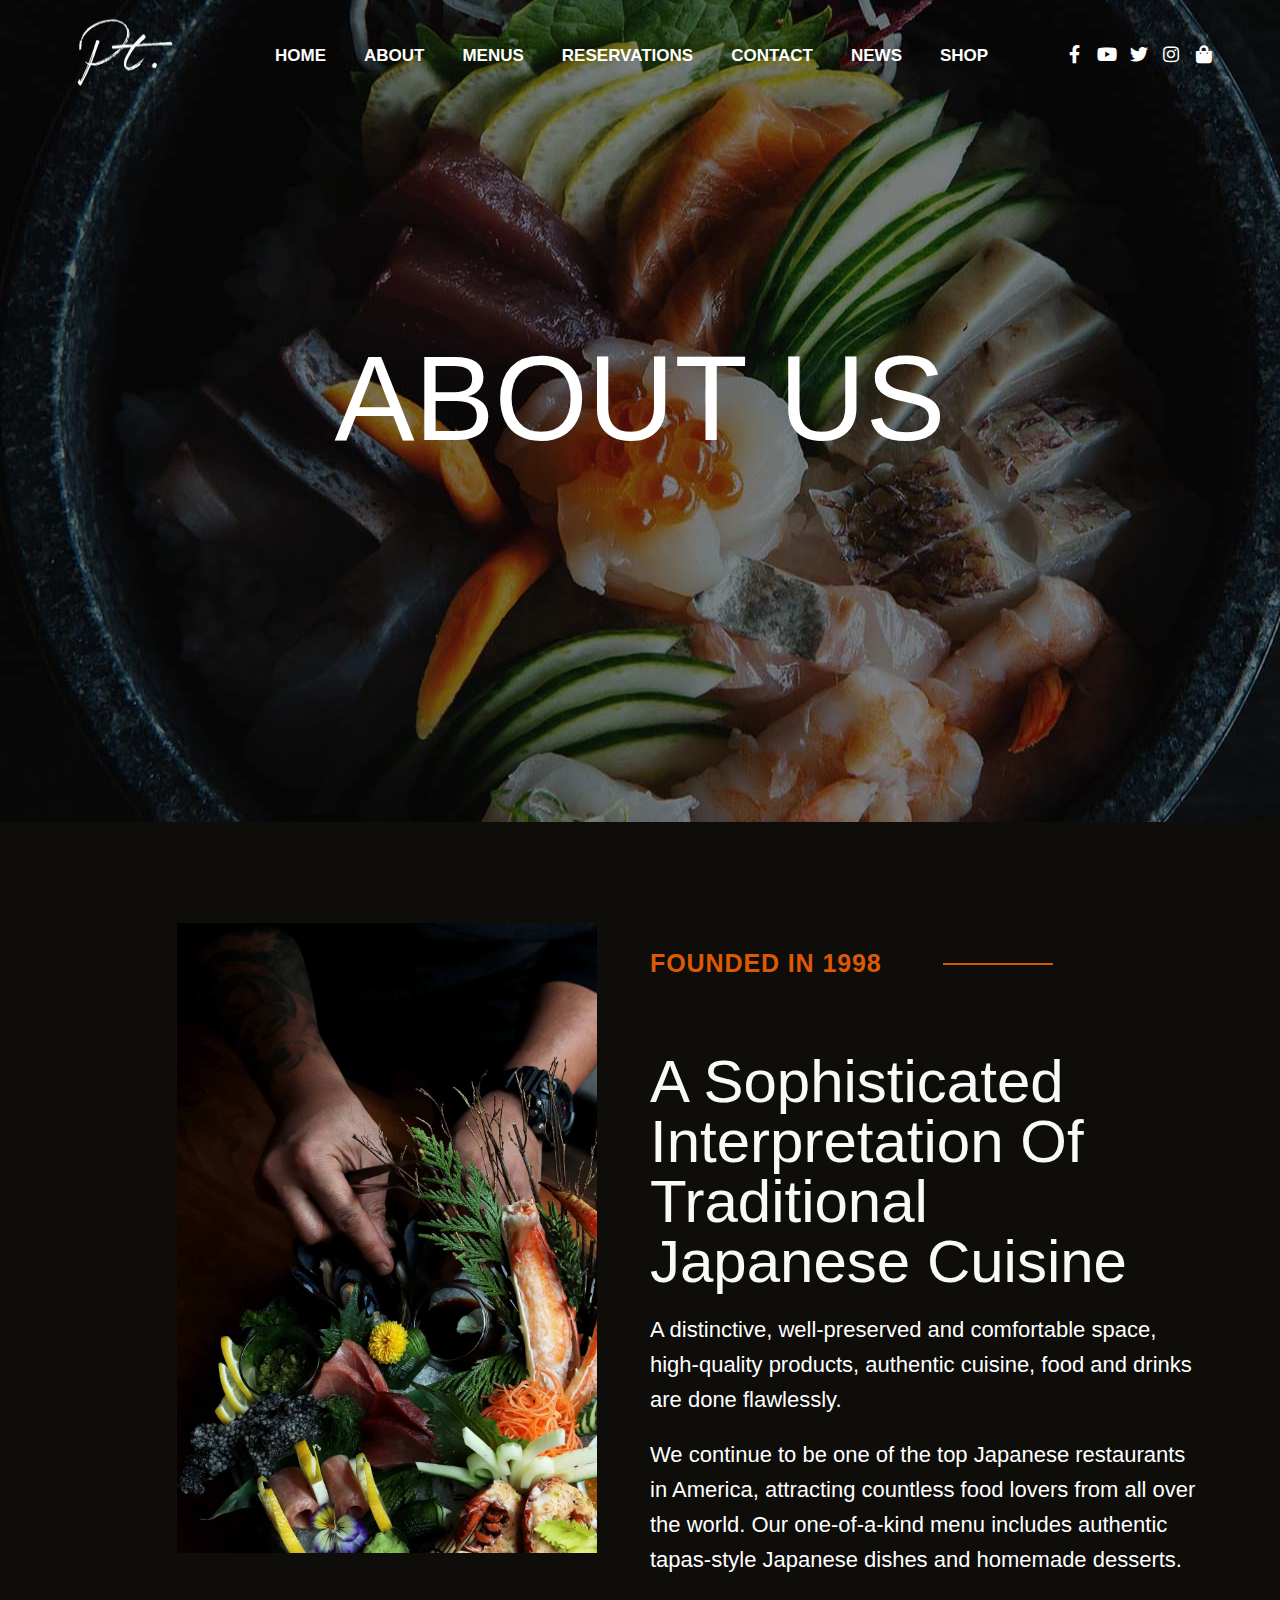
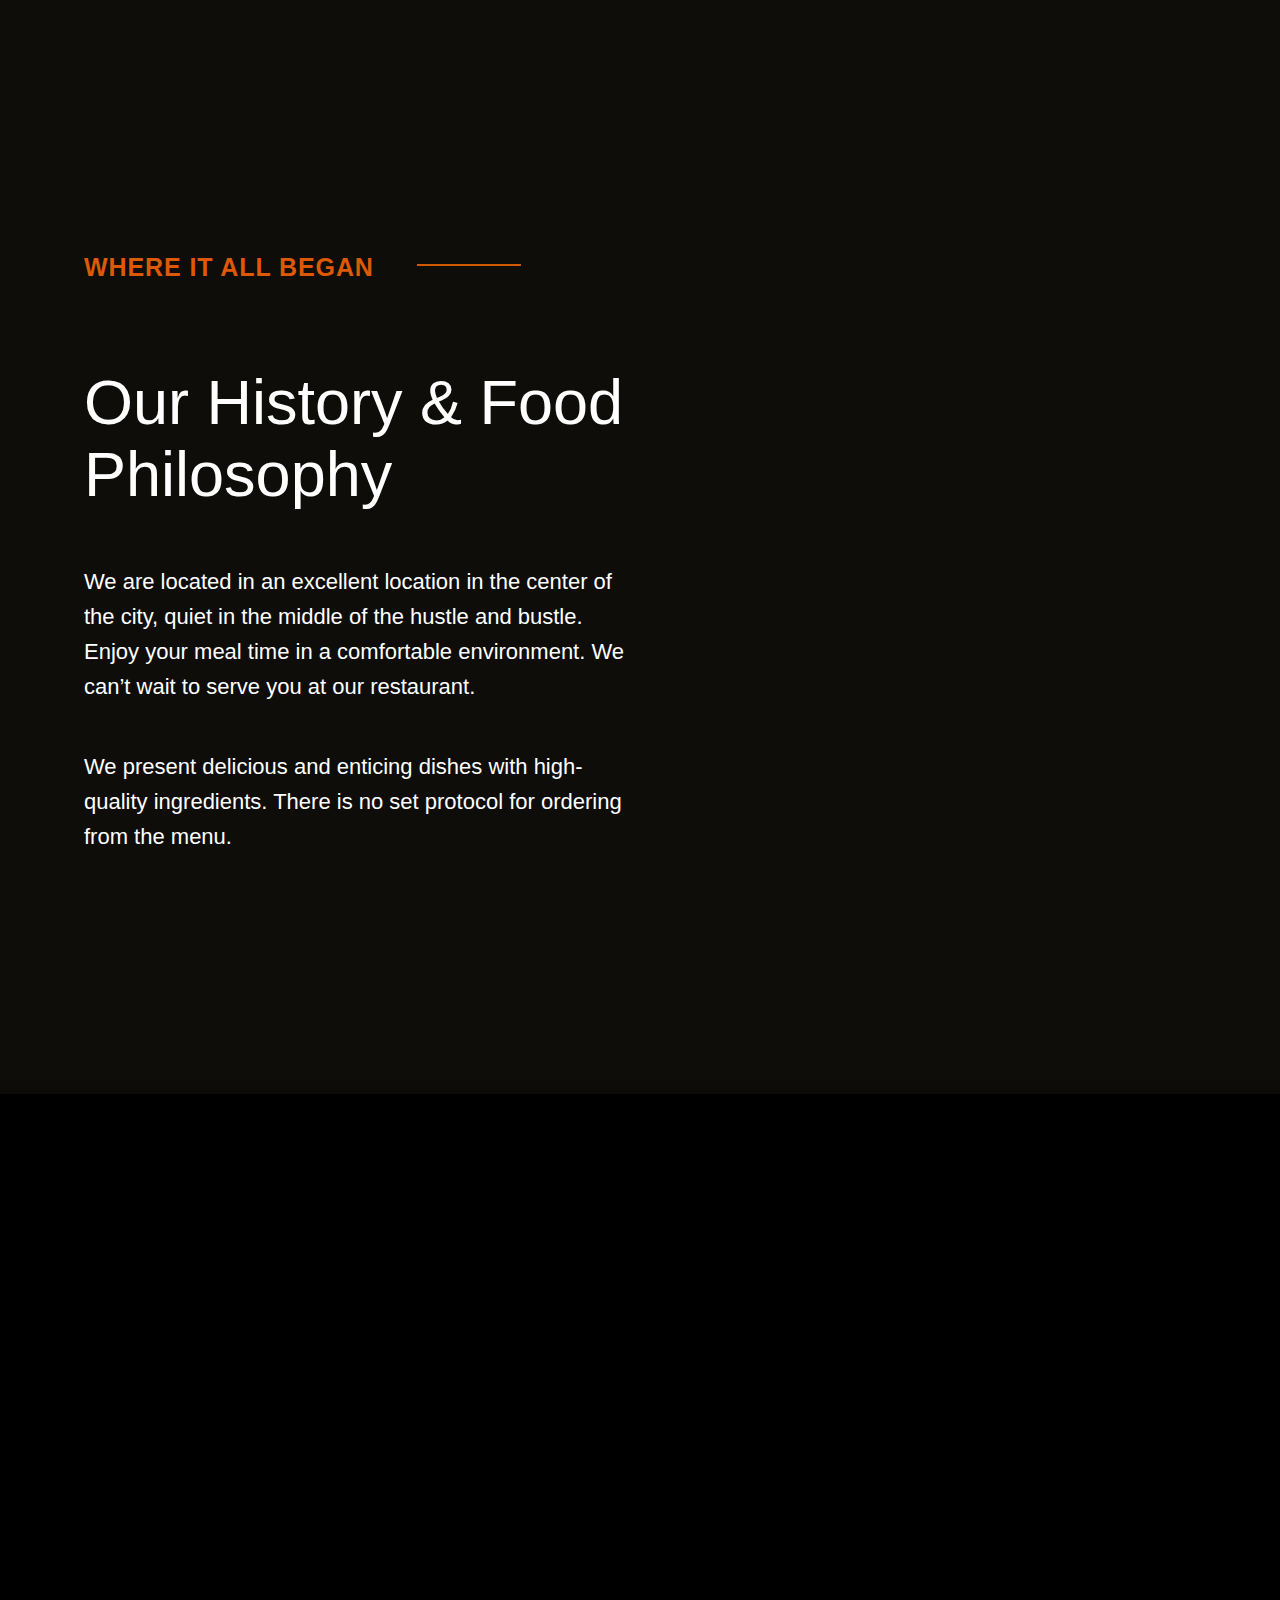
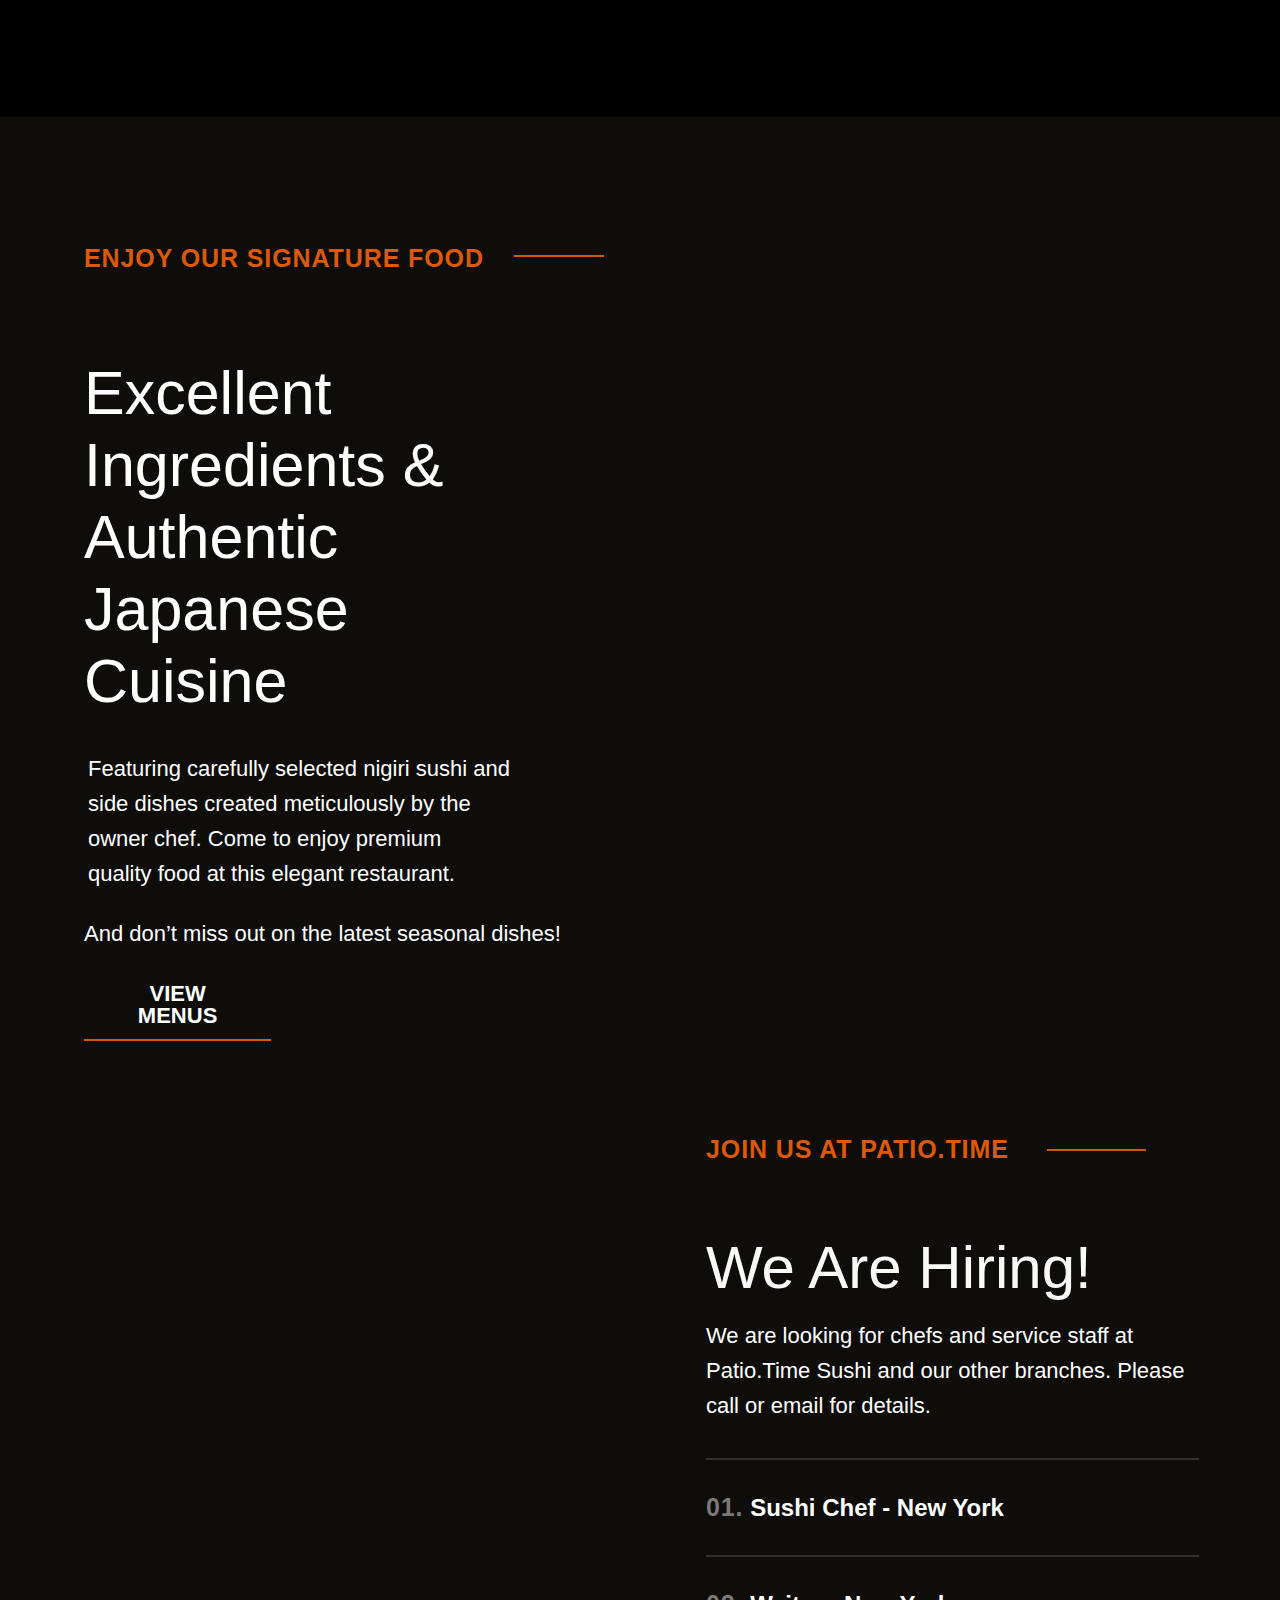
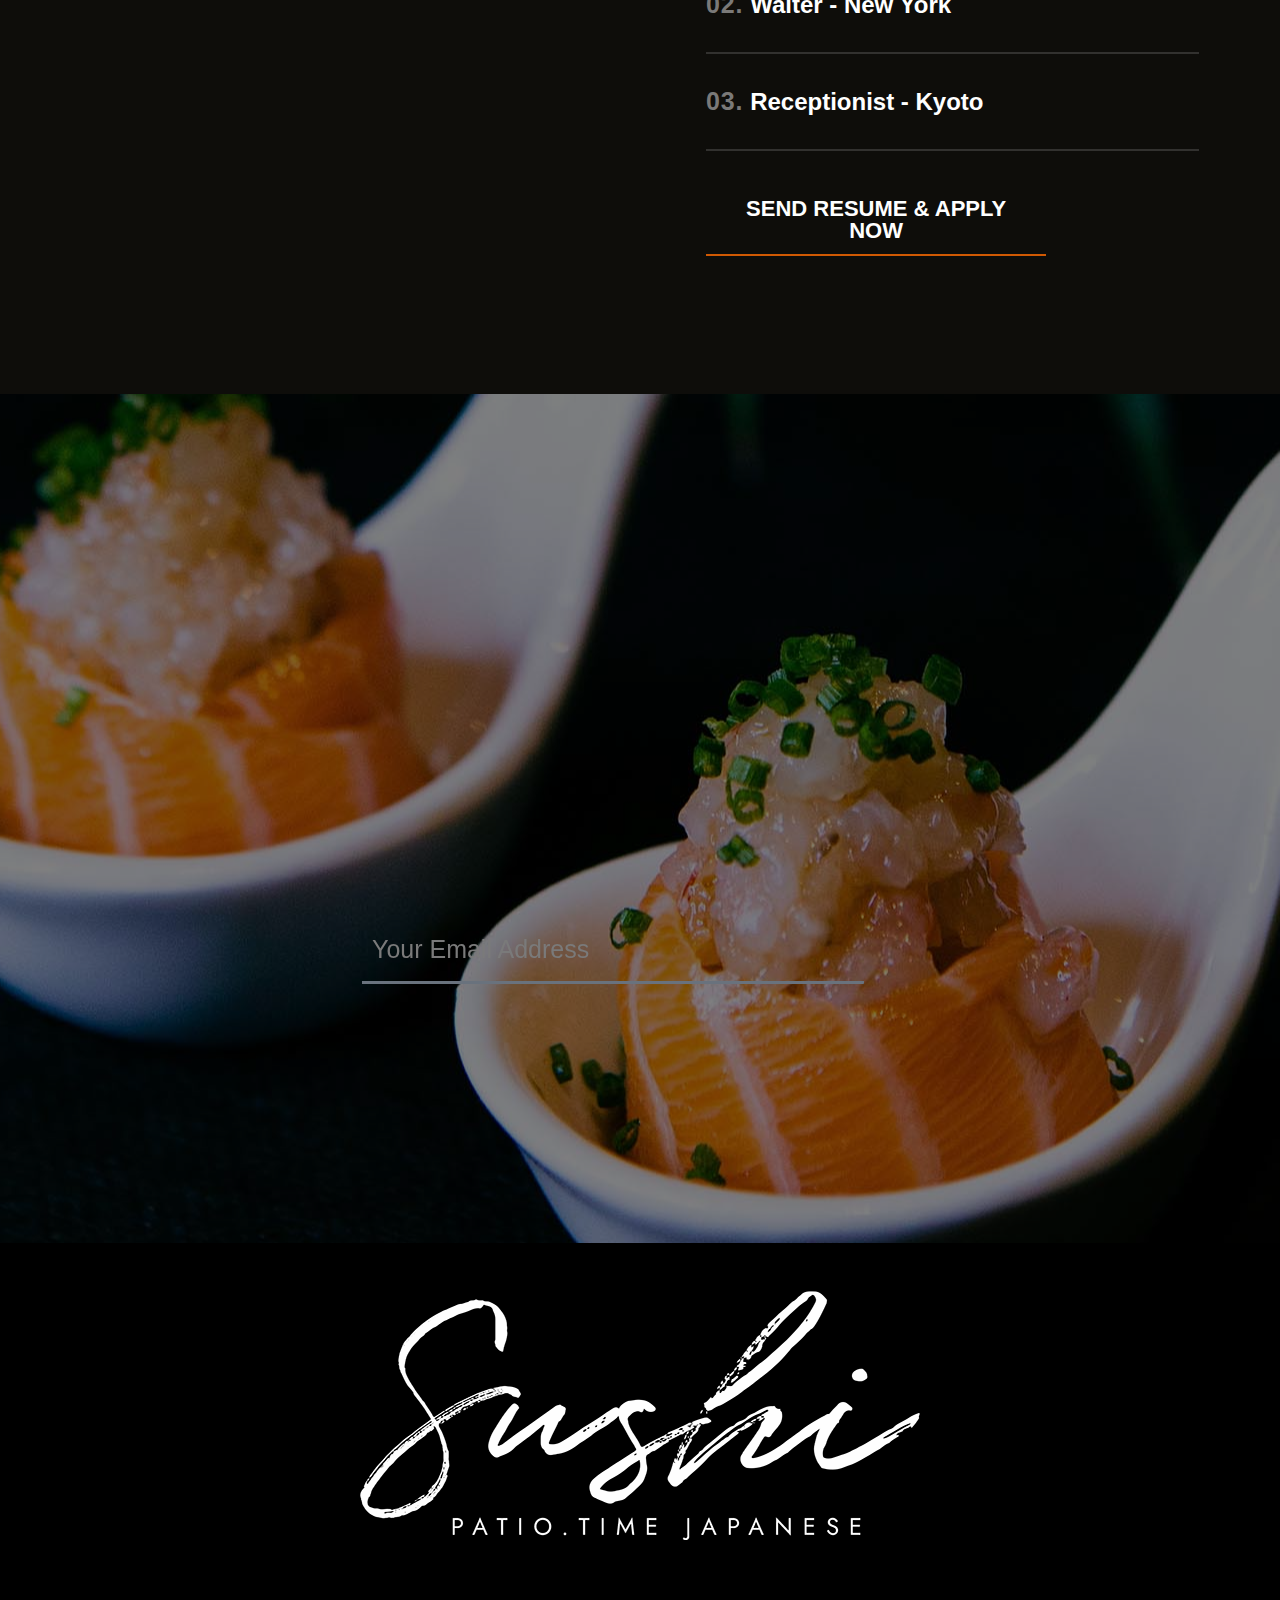
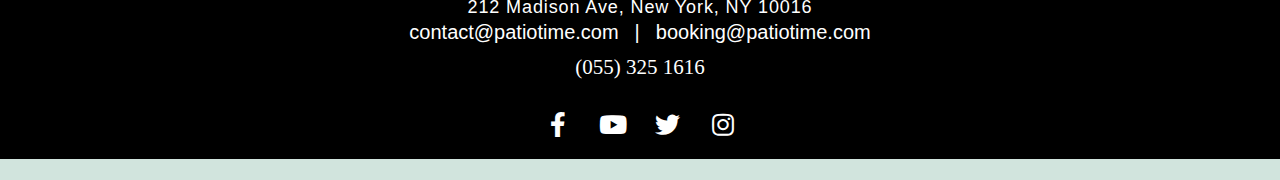
==== commit 7b7c05e1: "up code lan5" ====
--- a/about/index.html
+++ b/about/index.html
@@ -40,9 +40,9 @@
 <link rel="stylesheet" id="elementor-post-6-css" href="https://anchin1001.github.io/anchinh_wordpress/wp-content/uploads/elementor/css/post-6.css?ver=1684856479" media="all">
 <link rel="stylesheet" id="elementor-pro-css" href="https://anchin1001.github.io/anchinh_wordpress/wp-content/plugins/elementor-pro/assets/css/frontend-lite.min.css?ver=3.12.2" media="all">
 <link rel="stylesheet" id="elementor-global-css" href="https://anchin1001.github.io/anchinh_wordpress/wp-content/uploads/elementor/css/global.css?ver=1684856492" media="all">
+<link rel="stylesheet" id="elementor-post-18-css" href="https://anchin1001.github.io/anchinh_wordpress/wp-content/uploads/elementor/css/post-18.css?ver=1685876394" media="all">
 <link rel="stylesheet" id="hfe-widgets-style-css" href="https://anchin1001.github.io/anchinh_wordpress/wp-content/plugins/header-footer-elementor/inc/widgets-css/frontend.css?ver=1.6.14" media="all">
-<link rel="stylesheet" id="elementor-post-18-css" href="https://anchin1001.github.io/anchinh_wordpress/wp-content/uploads/elementor/css/post-18.css?ver=1685875487" media="all">
-<link rel="stylesheet" id="elementor-post-300-css" href="https://anchin1001.github.io/anchinh_wordpress/wp-content/uploads/elementor/css/post-300.css?ver=1685875305" media="all">
+<link rel="stylesheet" id="elementor-post-300-css" href="https://anchin1001.github.io/anchinh_wordpress/wp-content/uploads/elementor/css/post-300.css?ver=1685876709" media="all">
 <link rel="stylesheet" id="elementor-post-275-css" href="https://anchin1001.github.io/anchinh_wordpress/wp-content/uploads/elementor/css/post-275.css?ver=1685521399" media="all">
 <link rel="stylesheet" id="twenty-twenty-one-style-css" href="https://anchin1001.github.io/anchinh_wordpress/wp-content/themes/twentytwentyone/style.css?ver=1.8" media="all">
 <style id="twenty-twenty-one-style-inline-css">body,input,textarea,button,.button,.faux-button,.wp-block-button__link,.wp-block-file__button,.has-drop-cap:not(:focus)::first-letter,.entry-content .wp-block-archives,.entry-content .wp-block-categories,.entry-content .wp-block-cover-image,.entry-content .wp-block-latest-comments,.entry-content .wp-block-latest-posts,.entry-content .wp-block-pullquote,.entry-content .wp-block-quote.is-large,.entry-content .wp-block-quote.is-style-large,.entry-content .wp-block-archives *,.entry-content .wp-block-categories *,.entry-content .wp-block-latest-posts *,.entry-content .wp-block-latest-comments *,.entry-content p,.entry-content ol,.entry-content ul,.entry-content dl,.entry-content dt,.entry-content cite,.entry-content figcaption,.entry-content .wp-caption-text,.comment-content p,.comment-content ol,.comment-content ul,.comment-content dl,.comment-content dt,.comment-content cite,.comment-content figcaption,.comment-content .wp-caption-text,.widget_text p,.widget_text ol,.widget_text ul,.widget_text dl,.widget_text dt,.widget-content .rssSummary,.widget-content cite,.widget-content figcaption,.widget-content .wp-caption-text { font-family: 'Libre Franklin',sans-serif; }</style>
@@ -454,7 +454,7 @@
 				<div class="elementor-widget-container">
 			<h4 class="elementor-heading-title elementor-size-default">If you would like to stay connected and be the first to know about our news, events, and exclusive offers, please sign up for our newsletter. You can opt out at any time by clicking unsubscribe on the newsletter.</h4>		</div>
 				</div>
-				<div class="elementor-element elementor-element-cd060a0 e-transform elementor-button-align-stretch elementor-widget elementor-widget-form" data-id="cd060a0" data-element_type="widget" data-settings="{&quot;step_next_label&quot;:&quot;Next&quot;,&quot;step_previous_label&quot;:&quot;Previous&quot;,&quot;_transform_translateX_effect&quot;:{&quot;unit&quot;:&quot;px&quot;,&quot;size&quot;:320,&quot;sizes&quot;:[]},&quot;_transform_translateY_effect&quot;:{&quot;unit&quot;:&quot;px&quot;,&quot;size&quot;:80,&quot;sizes&quot;:[]},&quot;step_type&quot;:&quot;number_text&quot;,&quot;step_icon_shape&quot;:&quot;circle&quot;,&quot;_transform_translateX_effect_tablet&quot;:{&quot;unit&quot;:&quot;px&quot;,&quot;size&quot;:&quot;&quot;,&quot;sizes&quot;:[]},&quot;_transform_translateX_effect_mobile&quot;:{&quot;unit&quot;:&quot;px&quot;,&quot;size&quot;:&quot;&quot;,&quot;sizes&quot;:[]},&quot;_transform_translateY_effect_tablet&quot;:{&quot;unit&quot;:&quot;px&quot;,&quot;size&quot;:&quot;&quot;,&quot;sizes&quot;:[]},&quot;_transform_translateY_effect_mobile&quot;:{&quot;unit&quot;:&quot;px&quot;,&quot;size&quot;:&quot;&quot;,&quot;sizes&quot;:[]}}" data-widget_type="form.default">
+				<div class="elementor-element elementor-element-cd060a0 e-transform elementor-button-align-stretch elementor-widget elementor-widget-form" data-id="cd060a0" data-element_type="widget" data-settings="{&quot;step_next_label&quot;:&quot;Next&quot;,&quot;step_previous_label&quot;:&quot;Previous&quot;,&quot;_transform_translateX_effect&quot;:{&quot;unit&quot;:&quot;px&quot;,&quot;size&quot;:360,&quot;sizes&quot;:[]},&quot;_transform_translateY_effect&quot;:{&quot;unit&quot;:&quot;px&quot;,&quot;size&quot;:26,&quot;sizes&quot;:[]},&quot;step_type&quot;:&quot;number_text&quot;,&quot;step_icon_shape&quot;:&quot;circle&quot;,&quot;_transform_translateX_effect_tablet&quot;:{&quot;unit&quot;:&quot;px&quot;,&quot;size&quot;:&quot;&quot;,&quot;sizes&quot;:[]},&quot;_transform_translateX_effect_mobile&quot;:{&quot;unit&quot;:&quot;px&quot;,&quot;size&quot;:&quot;&quot;,&quot;sizes&quot;:[]},&quot;_transform_translateY_effect_tablet&quot;:{&quot;unit&quot;:&quot;px&quot;,&quot;size&quot;:&quot;&quot;,&quot;sizes&quot;:[]},&quot;_transform_translateY_effect_mobile&quot;:{&quot;unit&quot;:&quot;px&quot;,&quot;size&quot;:&quot;&quot;,&quot;sizes&quot;:[]}}" data-widget_type="form.default">
 				<div class="elementor-widget-container">
 			<style>/*! elementor-pro - v3.12.2 - 09-04-2023 */
 .elementor-button.elementor-hidden,.elementor-hidden{display:none}.e-form__step{width:100%}.e-form__step:not(.elementor-hidden){display:flex;flex-wrap:wrap}.e-form__buttons{flex-wrap:wrap}.e-form__buttons,.e-form__buttons__wrapper{display:flex}.e-form__indicators{display:flex;justify-content:space-between;align-items:center;flex-wrap:nowrap;font-size:13px;margin-bottom:var(--e-form-steps-indicators-spacing)}.e-form__indicators__indicator{display:flex;flex-direction:column;align-items:center;justify-content:center;flex-basis:0;padding:0 var(--e-form-steps-divider-gap)}.e-form__indicators__indicator__progress{width:100%;position:relative;background-color:var(--e-form-steps-indicator-progress-background-color);border-radius:var(--e-form-steps-indicator-progress-border-radius);overflow:hidden}.e-form__indicators__indicator__progress__meter{width:var(--e-form-steps-indicator-progress-meter-width,0);height:var(--e-form-steps-indicator-progress-height);line-height:var(--e-form-steps-indicator-progress-height);padding-right:15px;border-radius:var(--e-form-steps-indicator-progress-border-radius);background-color:var(--e-form-steps-indicator-progress-color);color:var(--e-form-steps-indicator-progress-meter-color);text-align:right;transition:width .1s linear}.e-form__indicators__indicator:first-child{padding-left:0}.e-form__indicators__indicator:last-child{padding-right:0}.e-form__indicators__indicator--state-inactive{color:var(--e-form-steps-indicator-inactive-primary-color,#c2cbd2)}.e-form__indicators__indicator--state-inactive [class*=indicator--shape-]:not(.e-form__indicators__indicator--shape-none){background-color:var(--e-form-steps-indicator-inactive-secondary-color,#fff)}.e-form__indicators__indicator--state-inactive object,.e-form__indicators__indicator--state-inactive svg{fill:var(--e-form-steps-indicator-inactive-primary-color,#c2cbd2)}.e-form__indicators__indicator--state-active{color:var(--e-form-steps-indicator-active-primary-color,#39b54a);border-color:var(--e-form-steps-indicator-active-secondary-color,#fff)}.e-form__indicators__indicator--state-active [class*=indicator--shape-]:not(.e-form__indicators__indicator--shape-none){background-color:var(--e-form-steps-indicator-active-secondary-color,#fff)}.e-form__indicators__indicator--state-active object,.e-form__indicators__indicator--state-active svg{fill:var(--e-form-steps-indicator-active-primary-color,#39b54a)}.e-form__indicators__indicator--state-completed{color:var(--e-form-steps-indicator-completed-secondary-color,#fff)}.e-form__indicators__indicator--state-completed [class*=indicator--shape-]:not(.e-form__indicators__indicator--shape-none){background-color:var(--e-form-steps-indicator-completed-primary-color,#39b54a)}.e-form__indicators__indicator--state-completed .e-form__indicators__indicator__label{color:var(--e-form-steps-indicator-completed-primary-color,#39b54a)}.e-form__indicators__indicator--state-completed .e-form__indicators__indicator--shape-none{color:var(--e-form-steps-indicator-completed-primary-color,#39b54a);background-color:initial}.e-form__indicators__indicator--state-completed object,.e-form__indicators__indicator--state-completed svg{fill:var(--e-form-steps-indicator-completed-secondary-color,#fff)}.e-form__indicators__indicator__icon{width:var(--e-form-steps-indicator-padding,30px);height:var(--e-form-steps-indicator-padding,30px);font-size:var(--e-form-steps-indicator-icon-size);border-width:1px;border-style:solid;display:flex;justify-content:center;align-items:center;overflow:hidden;margin-bottom:10px}.e-form__indicators__indicator__icon img,.e-form__indicators__indicator__icon object,.e-form__indicators__indicator__icon svg{width:var(--e-form-steps-indicator-icon-size);height:auto}.e-form__indicators__indicator__icon .e-font-icon-svg{height:1em}.e-form__indicators__indicator__number{width:var(--e-form-steps-indicator-padding,30px);height:var(--e-form-steps-indicator-padding,30px);border-width:1px;border-style:solid;display:flex;justify-content:center;align-items:center;margin-bottom:10px}.e-form__indicators__indicator--shape-circle{border-radius:50%}.e-form__indicators__indicator--shape-square{border-radius:0}.e-form__indicators__indicator--shape-rounded{border-radius:5px}.e-form__indicators__indicator--shape-none{border:0}.e-form__indicators__indicator__label{text-align:center}.e-form__indicators__indicator__separator{width:100%;height:var(--e-form-steps-divider-width);background-color:#babfc5}.e-form__indicators--type-icon,.e-form__indicators--type-icon_text,.e-form__indicators--type-number,.e-form__indicators--type-number_text{align-items:flex-start}.e-form__indicators--type-icon .e-form__indicators__indicator__separator,.e-form__indicators--type-icon_text .e-form__indicators__indicator__separator,.e-form__indicators--type-number .e-form__indicators__indicator__separator,.e-form__indicators--type-number_text .e-form__indicators__indicator__separator{margin-top:calc(var(--e-form-steps-indicator-padding, 30px) / 2 - var(--e-form-steps-divider-width, 1px) / 2)}.elementor-field-type-hidden{display:none}.elementor-field-type-html{display:inline-block}.elementor-login .elementor-lost-password,.elementor-login .elementor-remember-me{font-size:.85em}.elementor-field-type-recaptcha_v3 .elementor-field-label{display:none}.elementor-field-type-recaptcha_v3 .grecaptcha-badge{z-index:1}.elementor-button .elementor-form-spinner{order:3}.elementor-form .elementor-button>span{display:flex;justify-content:center;align-items:center}.elementor-form .elementor-button .elementor-button-text{white-space:normal;flex-grow:0}.elementor-form .elementor-button svg{height:auto}.elementor-form .elementor-button .e-font-icon-svg{height:1em}.elementor-select-wrapper .select-caret-down-wrapper{position:absolute;top:50%;transform:translateY(-50%);inset-inline-end:10px;pointer-events:none;font-size:11px}.elementor-select-wrapper .select-caret-down-wrapper svg{display:unset;width:1em;aspect-ratio:unset;fill:currentColor}.elementor-select-wrapper .select-caret-down-wrapper i{font-size:19px;line-height:2}.elementor-select-wrapper.remove-before:before{content:""!important}</style>		<form class="elementor-form" method="post" name="New Form">
@@ -481,7 +481,7 @@
 		</form>
 				</div>
 				</div>
-				<div class="elementor-element elementor-element-1f03f71 e-transform elementor-invisible elementor-widget elementor-widget-button" data-id="1f03f71" data-element_type="widget" data-settings="{&quot;_animation&quot;:&quot;fadeInUp&quot;,&quot;_transform_translateX_effect&quot;:{&quot;unit&quot;:&quot;px&quot;,&quot;size&quot;:830,&quot;sizes&quot;:[]},&quot;_transform_translateY_effect&quot;:{&quot;unit&quot;:&quot;px&quot;,&quot;size&quot;:-38,&quot;sizes&quot;:[]},&quot;_transform_translateX_effect_tablet&quot;:{&quot;unit&quot;:&quot;px&quot;,&quot;size&quot;:&quot;&quot;,&quot;sizes&quot;:[]},&quot;_transform_translateX_effect_mobile&quot;:{&quot;unit&quot;:&quot;px&quot;,&quot;size&quot;:&quot;&quot;,&quot;sizes&quot;:[]},&quot;_transform_translateY_effect_tablet&quot;:{&quot;unit&quot;:&quot;px&quot;,&quot;size&quot;:&quot;&quot;,&quot;sizes&quot;:[]},&quot;_transform_translateY_effect_mobile&quot;:{&quot;unit&quot;:&quot;px&quot;,&quot;size&quot;:&quot;&quot;,&quot;sizes&quot;:[]}}" data-widget_type="button.default">
+				<div class="elementor-element elementor-element-1f03f71 e-transform elementor-invisible elementor-widget elementor-widget-button" data-id="1f03f71" data-element_type="widget" data-settings="{&quot;_animation&quot;:&quot;fadeInUp&quot;,&quot;_transform_translateX_effect&quot;:{&quot;unit&quot;:&quot;px&quot;,&quot;size&quot;:830,&quot;sizes&quot;:[]},&quot;_transform_translateY_effect&quot;:{&quot;unit&quot;:&quot;px&quot;,&quot;size&quot;:-85,&quot;sizes&quot;:[]},&quot;_transform_translateX_effect_tablet&quot;:{&quot;unit&quot;:&quot;px&quot;,&quot;size&quot;:&quot;&quot;,&quot;sizes&quot;:[]},&quot;_transform_translateX_effect_mobile&quot;:{&quot;unit&quot;:&quot;px&quot;,&quot;size&quot;:&quot;&quot;,&quot;sizes&quot;:[]},&quot;_transform_translateY_effect_tablet&quot;:{&quot;unit&quot;:&quot;px&quot;,&quot;size&quot;:&quot;&quot;,&quot;sizes&quot;:[]},&quot;_transform_translateY_effect_mobile&quot;:{&quot;unit&quot;:&quot;px&quot;,&quot;size&quot;:&quot;&quot;,&quot;sizes&quot;:[]}}" data-widget_type="button.default">
 				<div class="elementor-widget-container">
 					<div class="elementor-button-wrapper">
 			<a href="#" class="elementor-button-link elementor-button elementor-size-sm" role="button">
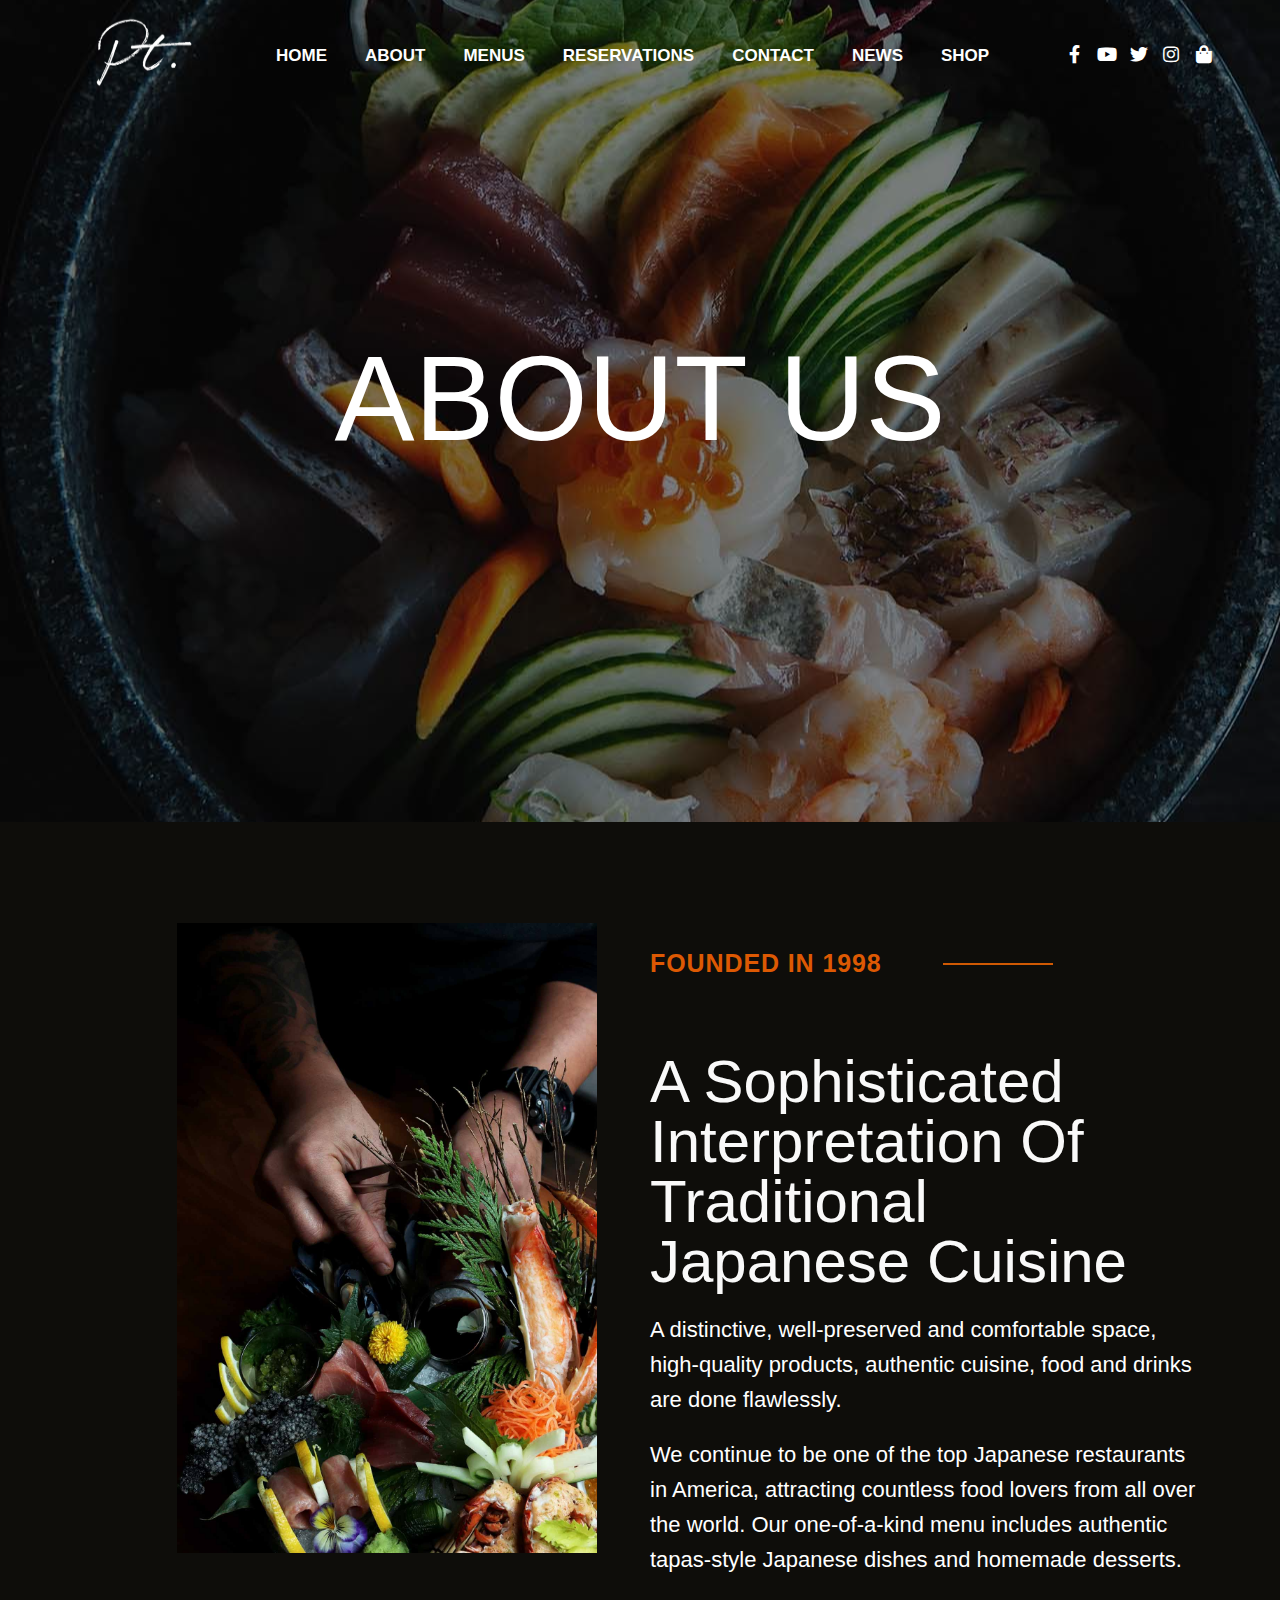
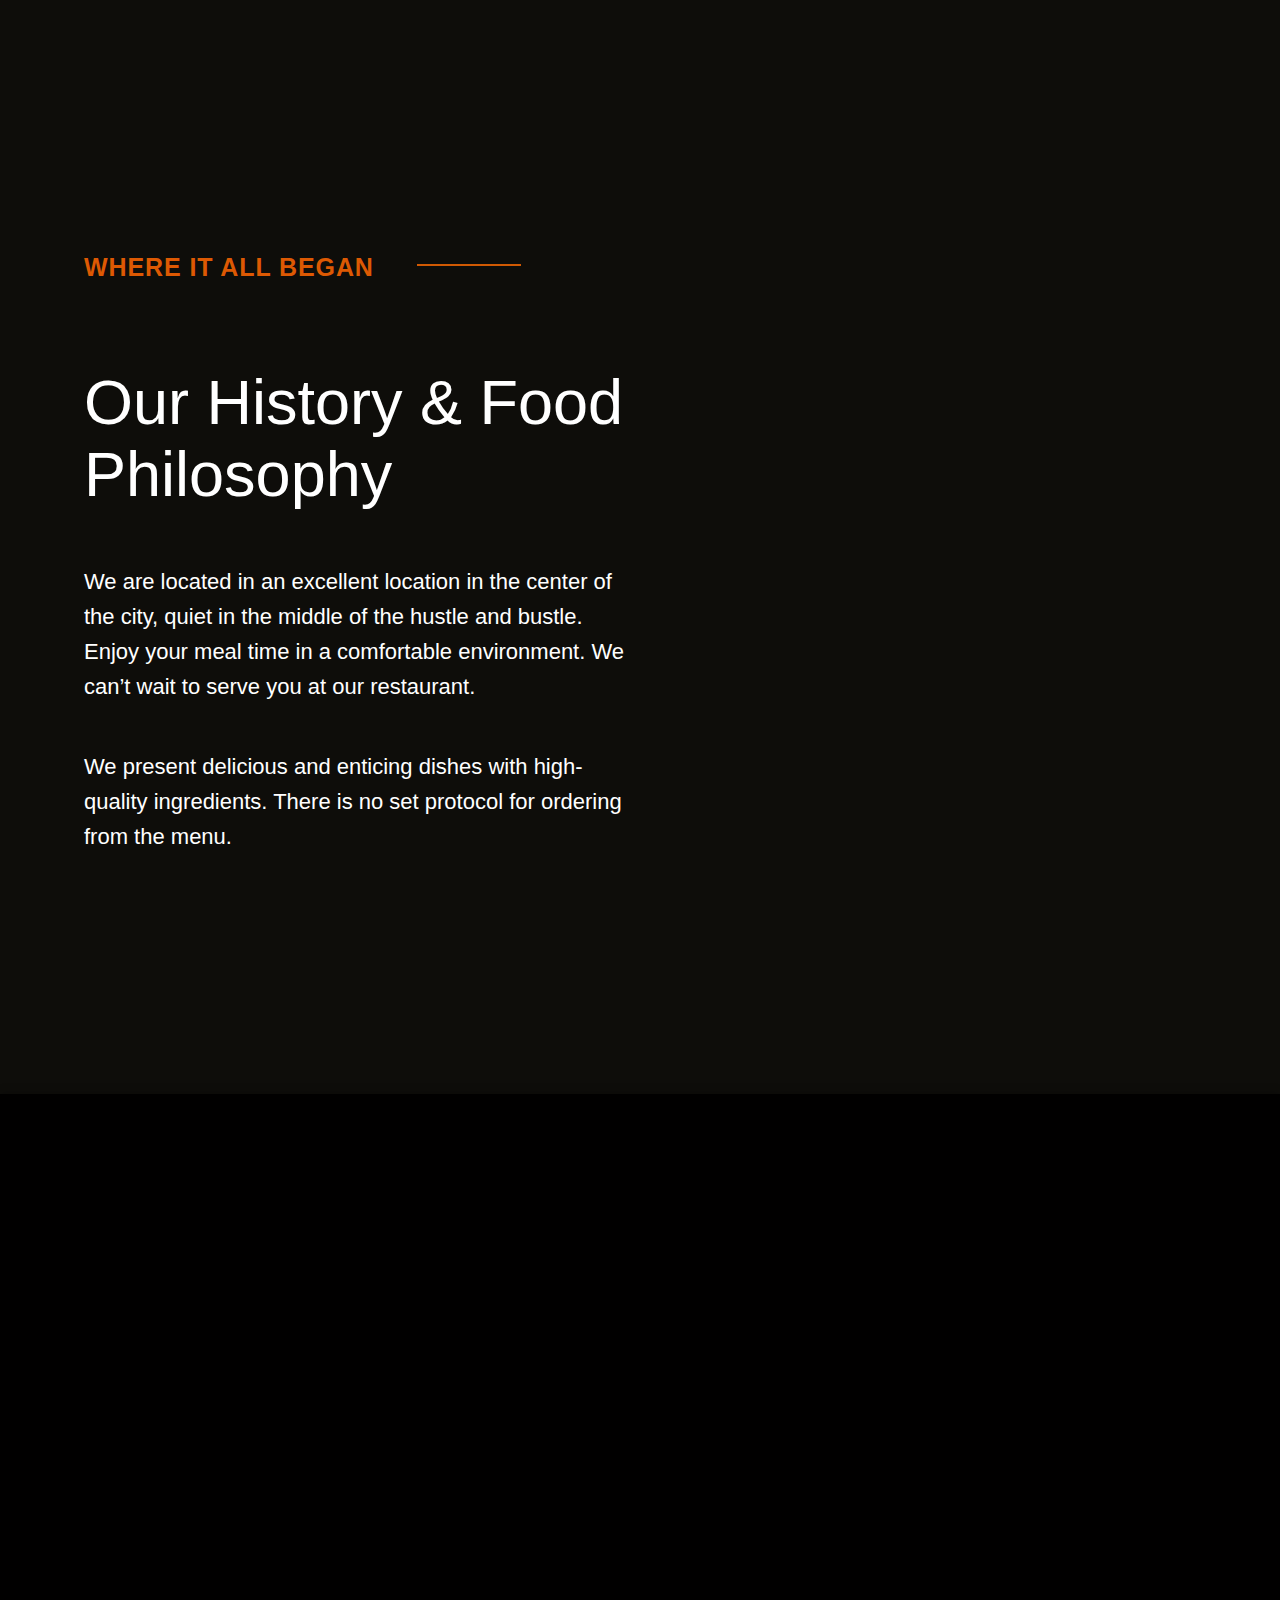
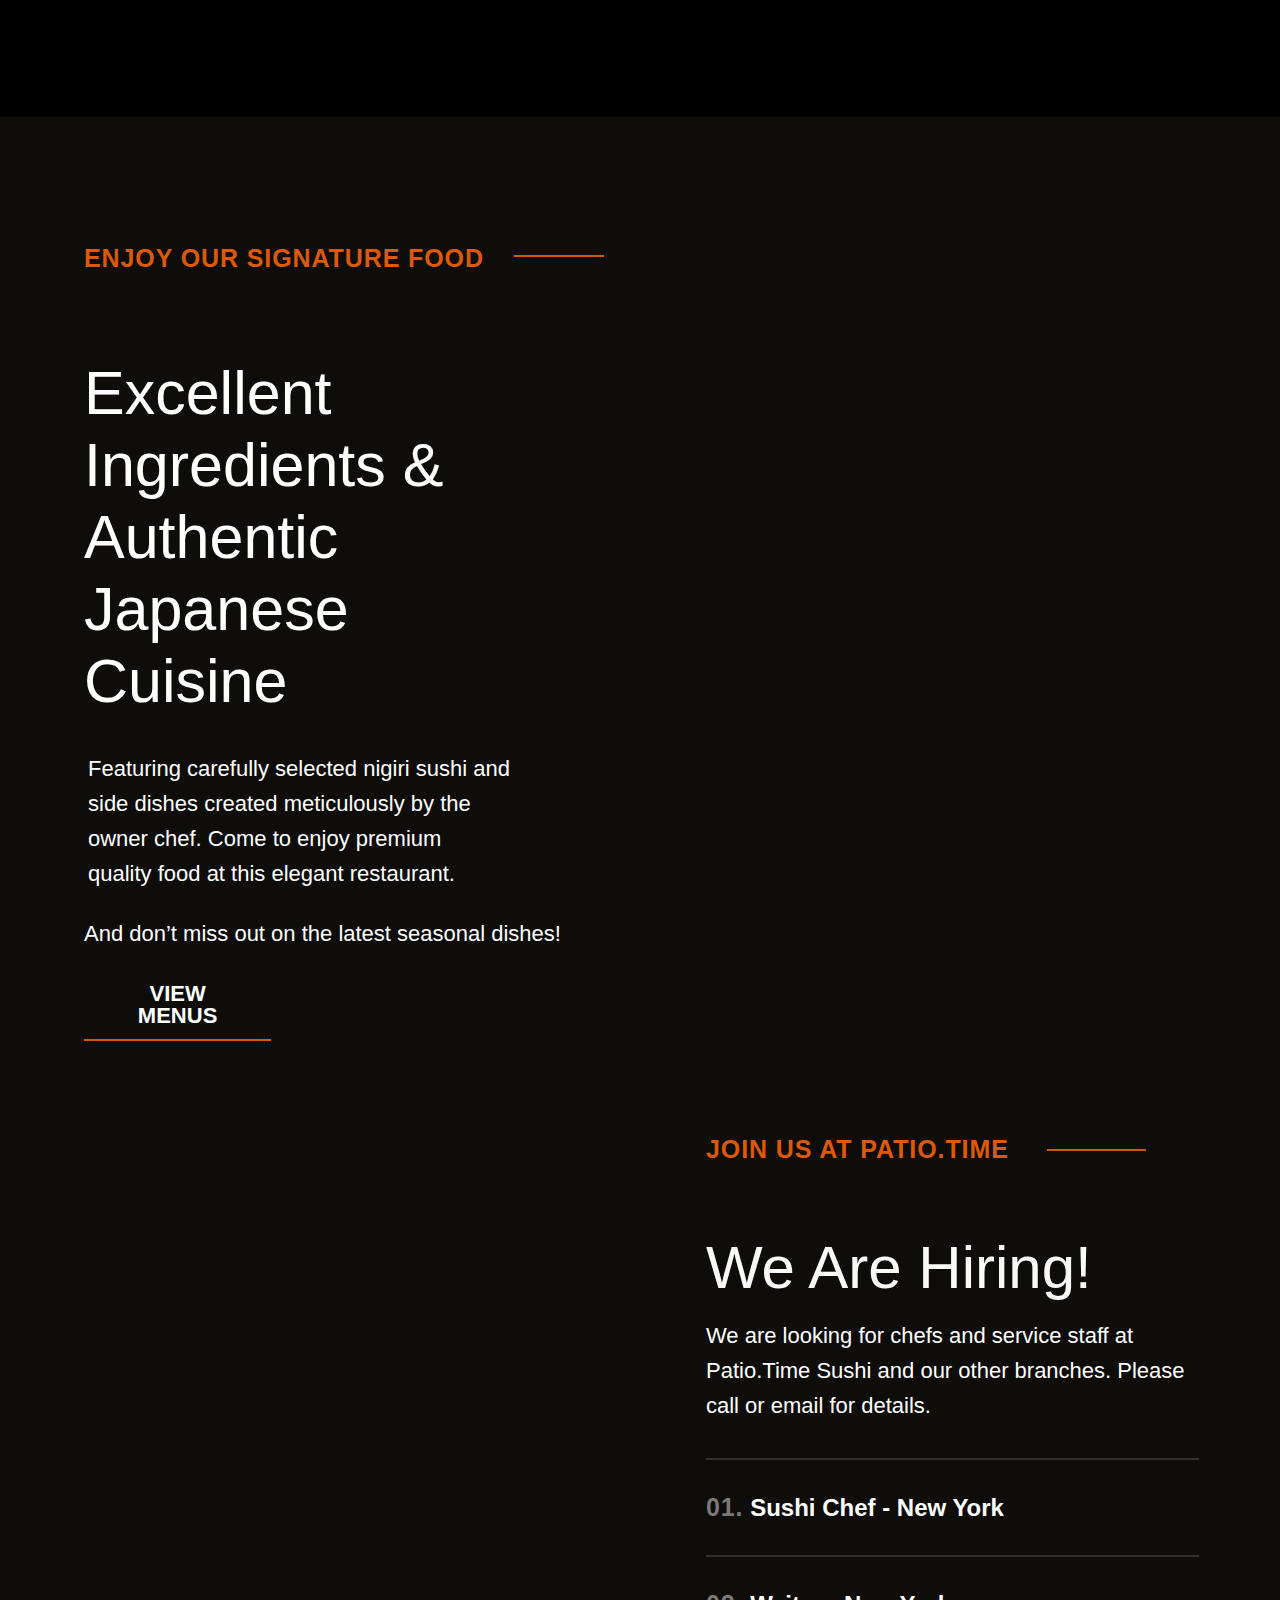
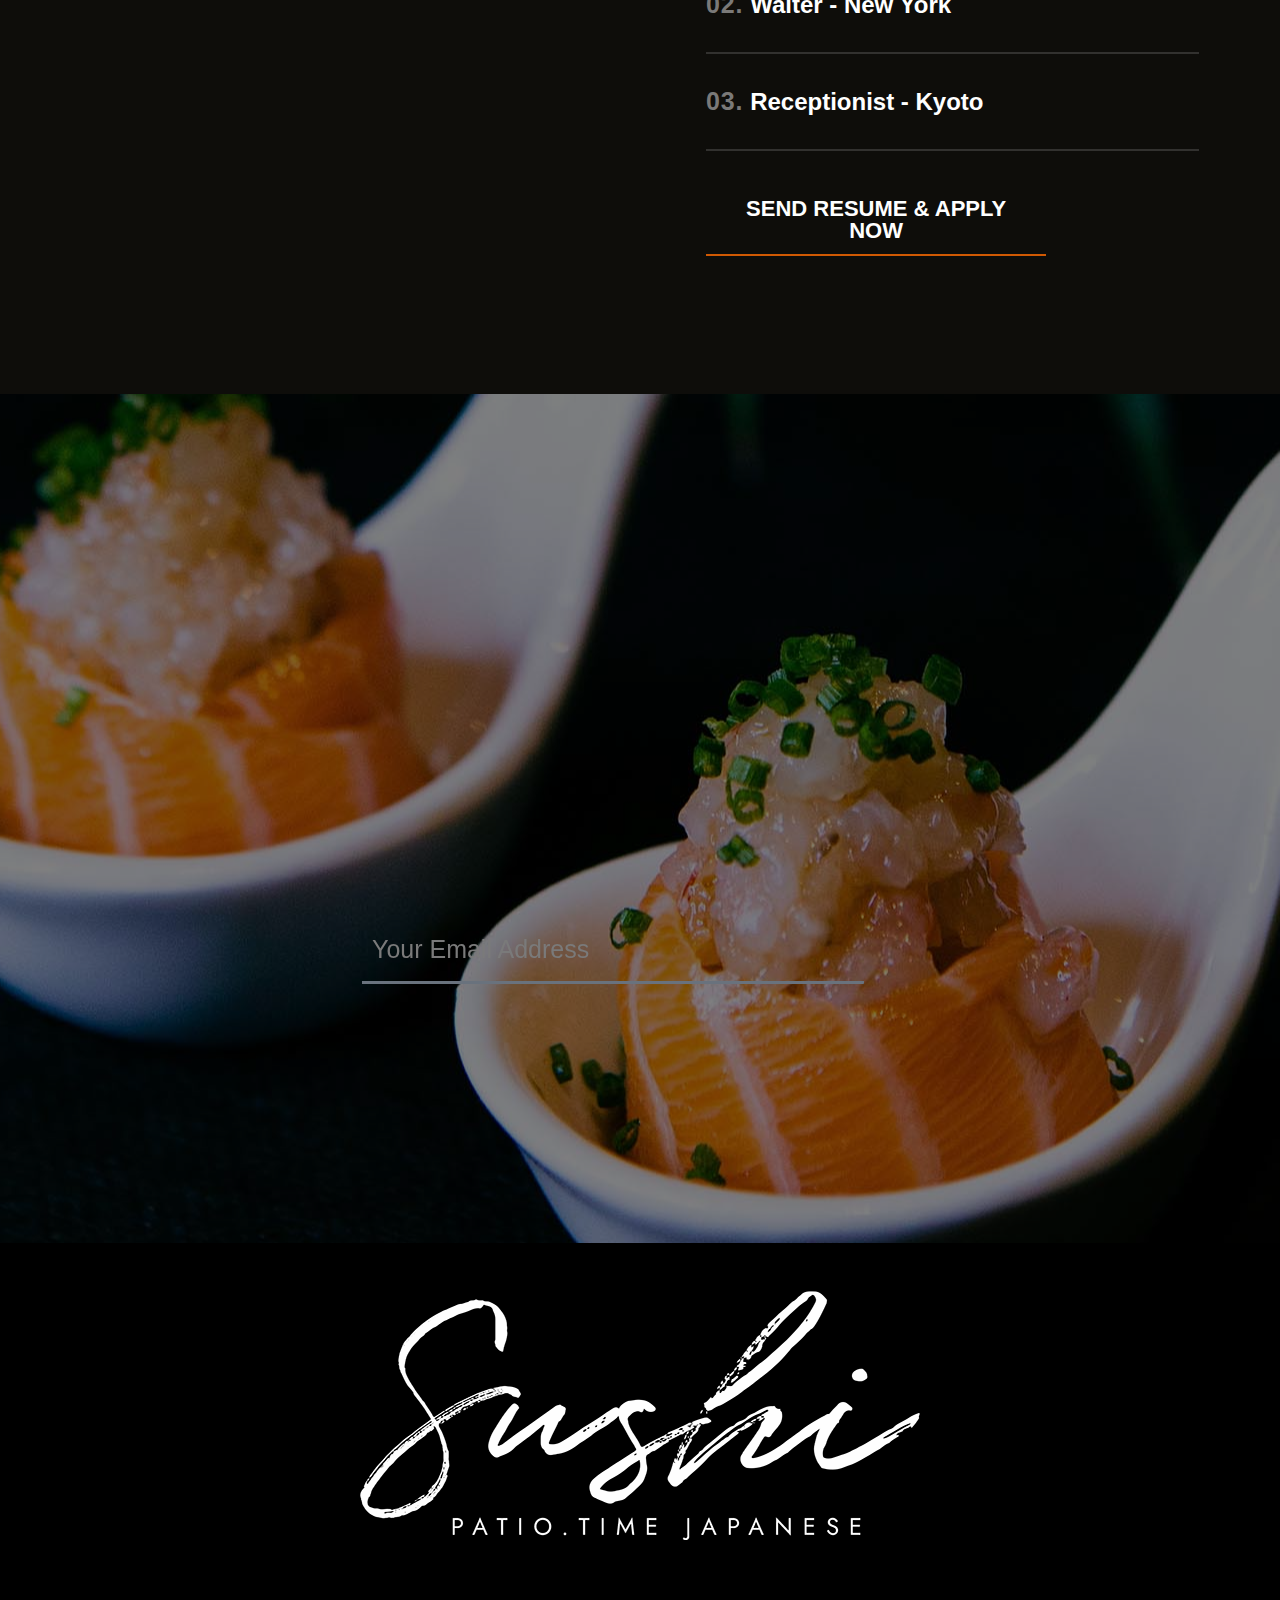
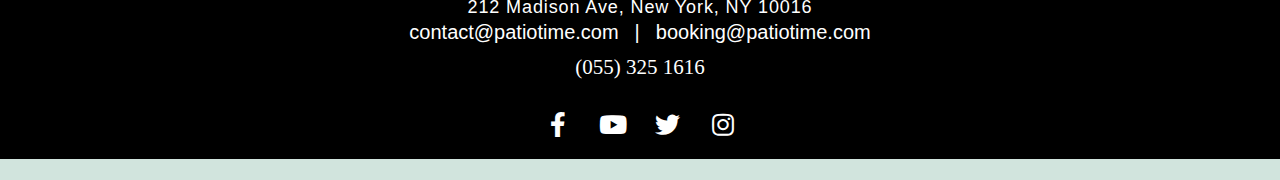
==== commit 23ebd2de: "up code lan6" ====
--- a/about/index.html
+++ b/about/index.html
@@ -40,9 +40,9 @@
 <link rel="stylesheet" id="elementor-post-6-css" href="https://anchin1001.github.io/anchinh_wordpress/wp-content/uploads/elementor/css/post-6.css?ver=1684856479" media="all">
 <link rel="stylesheet" id="elementor-pro-css" href="https://anchin1001.github.io/anchinh_wordpress/wp-content/plugins/elementor-pro/assets/css/frontend-lite.min.css?ver=3.12.2" media="all">
 <link rel="stylesheet" id="elementor-global-css" href="https://anchin1001.github.io/anchinh_wordpress/wp-content/uploads/elementor/css/global.css?ver=1684856492" media="all">
-<link rel="stylesheet" id="elementor-post-18-css" href="https://anchin1001.github.io/anchinh_wordpress/wp-content/uploads/elementor/css/post-18.css?ver=1685876394" media="all">
 <link rel="stylesheet" id="hfe-widgets-style-css" href="https://anchin1001.github.io/anchinh_wordpress/wp-content/plugins/header-footer-elementor/inc/widgets-css/frontend.css?ver=1.6.14" media="all">
-<link rel="stylesheet" id="elementor-post-300-css" href="https://anchin1001.github.io/anchinh_wordpress/wp-content/uploads/elementor/css/post-300.css?ver=1685876709" media="all">
+<link rel="stylesheet" id="elementor-post-18-css" href="https://anchin1001.github.io/anchinh_wordpress/wp-content/uploads/elementor/css/post-18.css?ver=1685895630" media="all">
+<link rel="stylesheet" id="elementor-post-300-css" href="https://anchin1001.github.io/anchinh_wordpress/wp-content/uploads/elementor/css/post-300.css?ver=1685879539" media="all">
 <link rel="stylesheet" id="elementor-post-275-css" href="https://anchin1001.github.io/anchinh_wordpress/wp-content/uploads/elementor/css/post-275.css?ver=1685521399" media="all">
 <link rel="stylesheet" id="twenty-twenty-one-style-css" href="https://anchin1001.github.io/anchinh_wordpress/wp-content/themes/twentytwentyone/style.css?ver=1.8" media="all">
 <style id="twenty-twenty-one-style-inline-css">body,input,textarea,button,.button,.faux-button,.wp-block-button__link,.wp-block-file__button,.has-drop-cap:not(:focus)::first-letter,.entry-content .wp-block-archives,.entry-content .wp-block-categories,.entry-content .wp-block-cover-image,.entry-content .wp-block-latest-comments,.entry-content .wp-block-latest-posts,.entry-content .wp-block-pullquote,.entry-content .wp-block-quote.is-large,.entry-content .wp-block-quote.is-style-large,.entry-content .wp-block-archives *,.entry-content .wp-block-categories *,.entry-content .wp-block-latest-posts *,.entry-content .wp-block-latest-comments *,.entry-content p,.entry-content ol,.entry-content ul,.entry-content dl,.entry-content dt,.entry-content cite,.entry-content figcaption,.entry-content .wp-caption-text,.comment-content p,.comment-content ol,.comment-content ul,.comment-content dl,.comment-content dt,.comment-content cite,.comment-content figcaption,.comment-content .wp-caption-text,.widget_text p,.widget_text ol,.widget_text ul,.widget_text dl,.widget_text dt,.widget-content .rssSummary,.widget-content cite,.widget-content figcaption,.widget-content .wp-caption-text { font-family: 'Libre Franklin',sans-serif; }</style>
@@ -177,7 +177,7 @@
 				<div class="elementor-widget-container">
 			<style>/*! elementor - v3.13.2 - 11-05-2023 */
 .elementor-heading-title{padding:0;margin:0;line-height:1}.elementor-widget-heading .elementor-heading-title[class*=elementor-size-]>a{color:inherit;font-size:inherit;line-height:inherit}.elementor-widget-heading .elementor-heading-title.elementor-size-small{font-size:15px}.elementor-widget-heading .elementor-heading-title.elementor-size-medium{font-size:19px}.elementor-widget-heading .elementor-heading-title.elementor-size-large{font-size:29px}.elementor-widget-heading .elementor-heading-title.elementor-size-xl{font-size:39px}.elementor-widget-heading .elementor-heading-title.elementor-size-xxl{font-size:59px}</style>
-<h1 class="elementor-heading-title elementor-size-default">ABOUT US</h1>		</div>
+<h2 class="elementor-heading-title elementor-size-default">ABOUT US</h2>		</div>
 				</div>
 					</div>
 		</div>
@@ -481,7 +481,7 @@
 		</form>
 				</div>
 				</div>
-				<div class="elementor-element elementor-element-1f03f71 e-transform elementor-invisible elementor-widget elementor-widget-button" data-id="1f03f71" data-element_type="widget" data-settings="{&quot;_animation&quot;:&quot;fadeInUp&quot;,&quot;_transform_translateX_effect&quot;:{&quot;unit&quot;:&quot;px&quot;,&quot;size&quot;:830,&quot;sizes&quot;:[]},&quot;_transform_translateY_effect&quot;:{&quot;unit&quot;:&quot;px&quot;,&quot;size&quot;:-85,&quot;sizes&quot;:[]},&quot;_transform_translateX_effect_tablet&quot;:{&quot;unit&quot;:&quot;px&quot;,&quot;size&quot;:&quot;&quot;,&quot;sizes&quot;:[]},&quot;_transform_translateX_effect_mobile&quot;:{&quot;unit&quot;:&quot;px&quot;,&quot;size&quot;:&quot;&quot;,&quot;sizes&quot;:[]},&quot;_transform_translateY_effect_tablet&quot;:{&quot;unit&quot;:&quot;px&quot;,&quot;size&quot;:&quot;&quot;,&quot;sizes&quot;:[]},&quot;_transform_translateY_effect_mobile&quot;:{&quot;unit&quot;:&quot;px&quot;,&quot;size&quot;:&quot;&quot;,&quot;sizes&quot;:[]}}" data-widget_type="button.default">
+				<div class="elementor-element elementor-element-1f03f71 e-transform elementor-invisible elementor-widget elementor-widget-button" data-id="1f03f71" data-element_type="widget" data-settings="{&quot;_animation&quot;:&quot;fadeInUp&quot;,&quot;_transform_translateX_effect&quot;:{&quot;unit&quot;:&quot;px&quot;,&quot;size&quot;:927,&quot;sizes&quot;:[]},&quot;_transform_translateY_effect&quot;:{&quot;unit&quot;:&quot;px&quot;,&quot;size&quot;:-98,&quot;sizes&quot;:[]},&quot;_transform_translateX_effect_tablet&quot;:{&quot;unit&quot;:&quot;px&quot;,&quot;size&quot;:&quot;&quot;,&quot;sizes&quot;:[]},&quot;_transform_translateX_effect_mobile&quot;:{&quot;unit&quot;:&quot;px&quot;,&quot;size&quot;:&quot;&quot;,&quot;sizes&quot;:[]},&quot;_transform_translateY_effect_tablet&quot;:{&quot;unit&quot;:&quot;px&quot;,&quot;size&quot;:&quot;&quot;,&quot;sizes&quot;:[]},&quot;_transform_translateY_effect_mobile&quot;:{&quot;unit&quot;:&quot;px&quot;,&quot;size&quot;:&quot;&quot;,&quot;sizes&quot;:[]}}" data-widget_type="button.default">
 				<div class="elementor-widget-container">
 					<div class="elementor-button-wrapper">
 			<a href="#" class="elementor-button-link elementor-button elementor-size-sm" role="button">
@@ -595,7 +595,7 @@
 <script id="wp-i18n-js-after">
 wp.i18n.setLocaleData( { 'text directionltr': [ 'ltr' ] } );
 </script>
-<script id="elementor-pro-frontend-js-before">var ElementorProFrontendConfig = {"ajaxurl":"https:\/\/anchin1001.github.io\/anchinh_wordpress\/wp-admin\/admin-ajax.php","nonce":"8f1353ae5b","urls":{"assets":"https:\/\/anchin1001.github.io\/anchinh_wordpress\/wp-content\/plugins\/elementor-pro\/assets\/","rest":"https:\/\/anchin1001.github.io\/anchinh_wordpress\/wp-json\/"},"shareButtonsNetworks":{"facebook":{"title":"Facebook","has_counter":true},"twitter":{"title":"Twitter"},"linkedin":{"title":"LinkedIn","has_counter":true},"pinterest":{"title":"Pinterest","has_counter":true},"reddit":{"title":"Reddit","has_counter":true},"vk":{"title":"VK","has_counter":true},"odnoklassniki":{"title":"OK","has_counter":true},"tumblr":{"title":"Tumblr"},"digg":{"title":"Digg"},"skype":{"title":"Skype"},"stumbleupon":{"title":"StumbleUpon","has_counter":true},"mix":{"title":"Mix"},"telegram":{"title":"Telegram"},"pocket":{"title":"Pocket","has_counter":true},"xing":{"title":"XING","has_counter":true},"whatsapp":{"title":"WhatsApp"},"email":{"title":"Email"},"print":{"title":"Print"}},"facebook_sdk":{"lang":"vi","app_id":""},"lottie":{"defaultAnimationUrl":"https:\/\/anchin1001.github.io\/anchinh_wordpress\/wp-content\/plugins\/elementor-pro\/modules\/lottie\/assets\/animations\/default.json"}};</script>
+<script id="elementor-pro-frontend-js-before">var ElementorProFrontendConfig = {"ajaxurl":"https:\/\/anchin1001.github.io\/anchinh_wordpress\/wp-admin\/admin-ajax.php","nonce":"bf24ed8226","urls":{"assets":"https:\/\/anchin1001.github.io\/anchinh_wordpress\/wp-content\/plugins\/elementor-pro\/assets\/","rest":"https:\/\/anchin1001.github.io\/anchinh_wordpress\/wp-json\/"},"shareButtonsNetworks":{"facebook":{"title":"Facebook","has_counter":true},"twitter":{"title":"Twitter"},"linkedin":{"title":"LinkedIn","has_counter":true},"pinterest":{"title":"Pinterest","has_counter":true},"reddit":{"title":"Reddit","has_counter":true},"vk":{"title":"VK","has_counter":true},"odnoklassniki":{"title":"OK","has_counter":true},"tumblr":{"title":"Tumblr"},"digg":{"title":"Digg"},"skype":{"title":"Skype"},"stumbleupon":{"title":"StumbleUpon","has_counter":true},"mix":{"title":"Mix"},"telegram":{"title":"Telegram"},"pocket":{"title":"Pocket","has_counter":true},"xing":{"title":"XING","has_counter":true},"whatsapp":{"title":"WhatsApp"},"email":{"title":"Email"},"print":{"title":"Print"}},"facebook_sdk":{"lang":"vi","app_id":""},"lottie":{"defaultAnimationUrl":"https:\/\/anchin1001.github.io\/anchinh_wordpress\/wp-content\/plugins\/elementor-pro\/modules\/lottie\/assets\/animations\/default.json"}};</script>
 <script src="https://anchin1001.github.io/anchinh_wordpress/wp-content/plugins/elementor-pro/assets/js/frontend.min.js?ver=3.12.2" id="elementor-pro-frontend-js"></script>
 <script src="https://anchin1001.github.io/anchinh_wordpress/wp-content/plugins/elementor/assets/lib/waypoints/waypoints.min.js?ver=4.0.2" id="elementor-waypoints-js"></script>
 <script src="https://anchin1001.github.io/anchinh_wordpress/wp-includes/js/jquery/ui/core.min.js?ver=1.13.2" id="jquery-ui-core-js"></script>
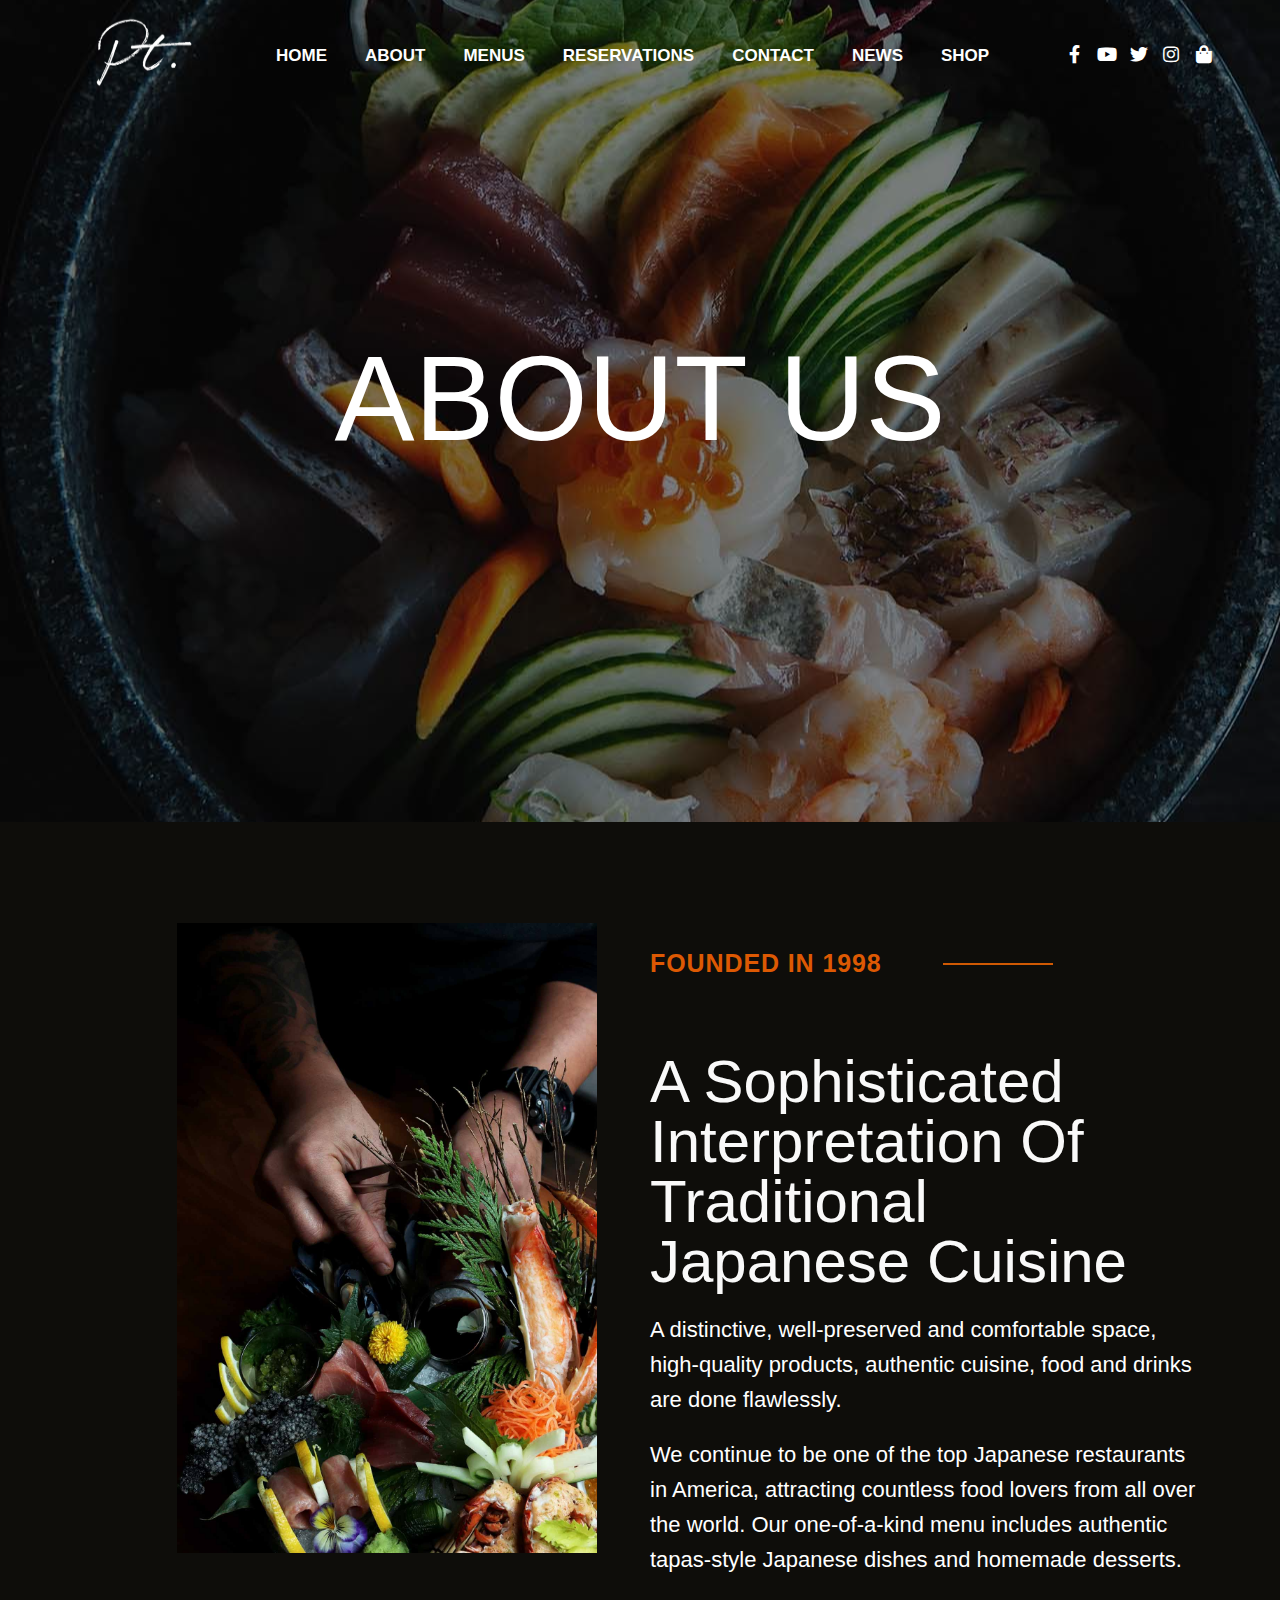
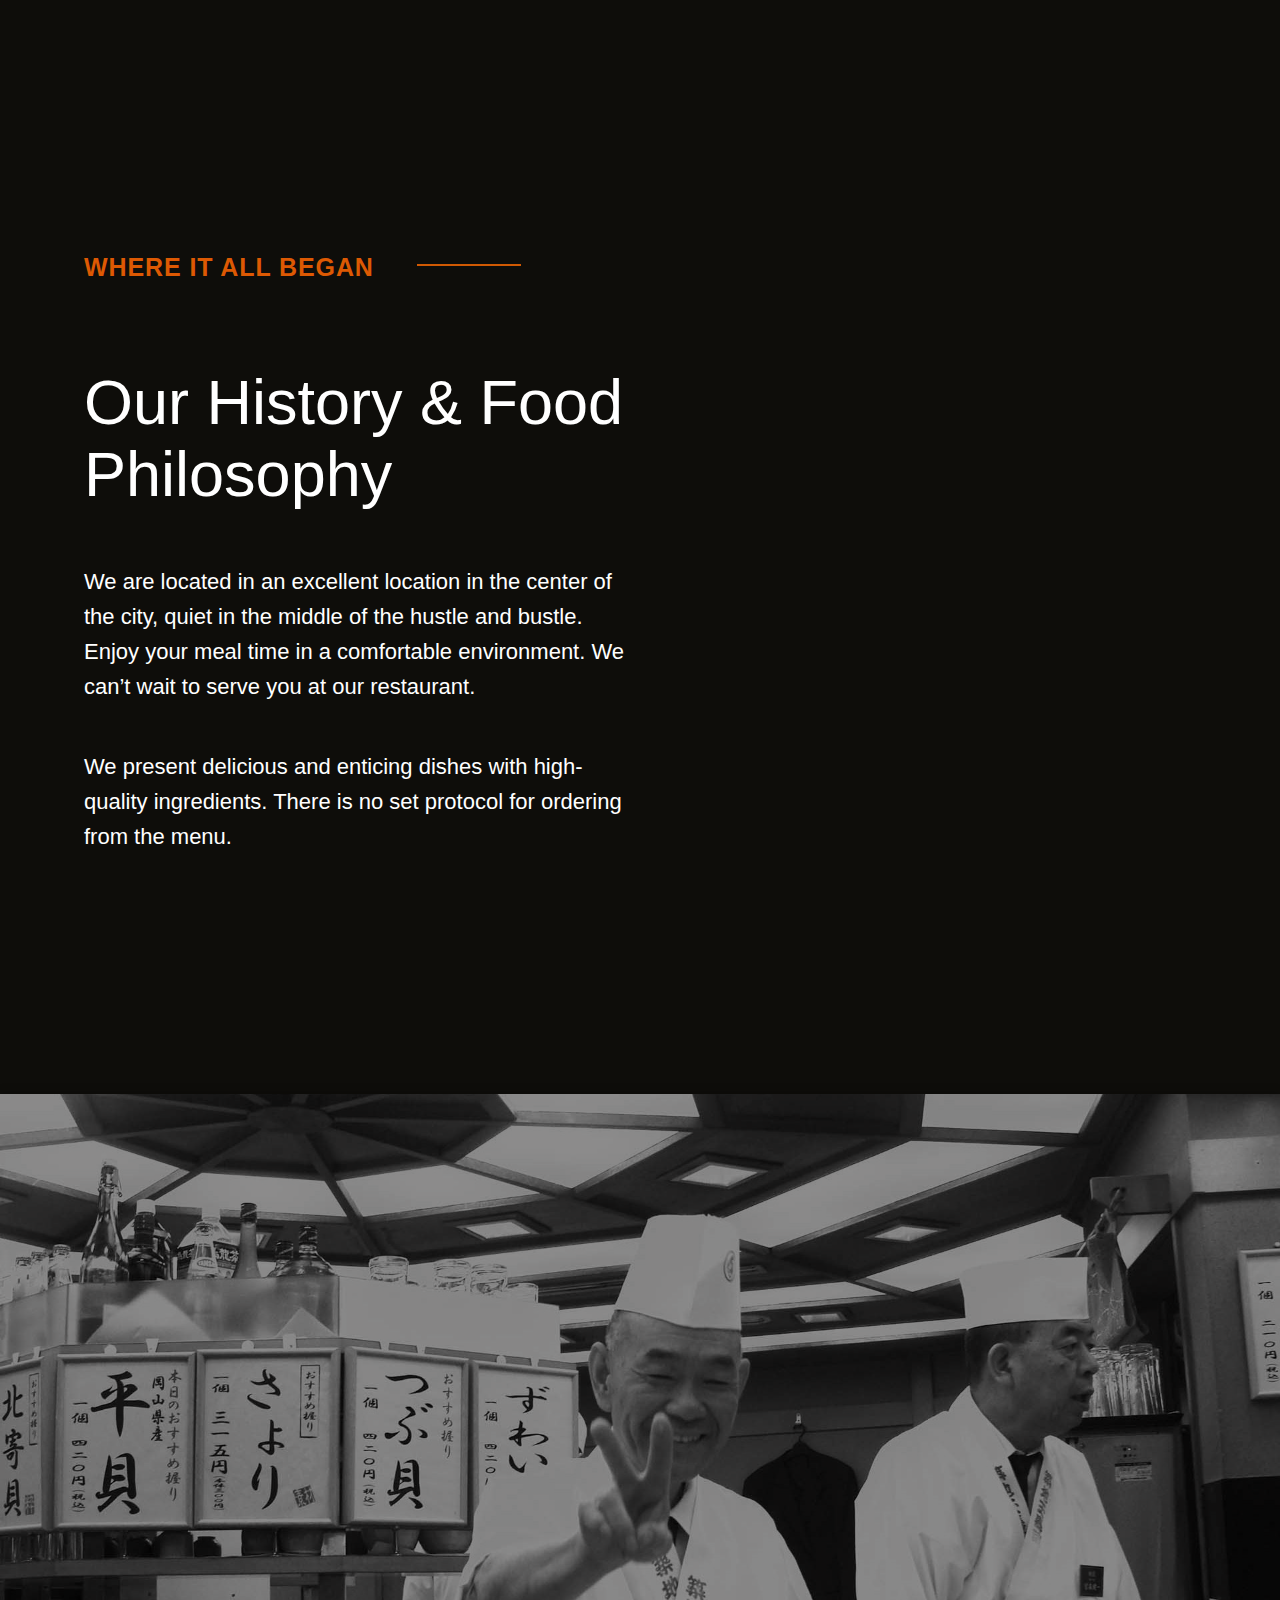
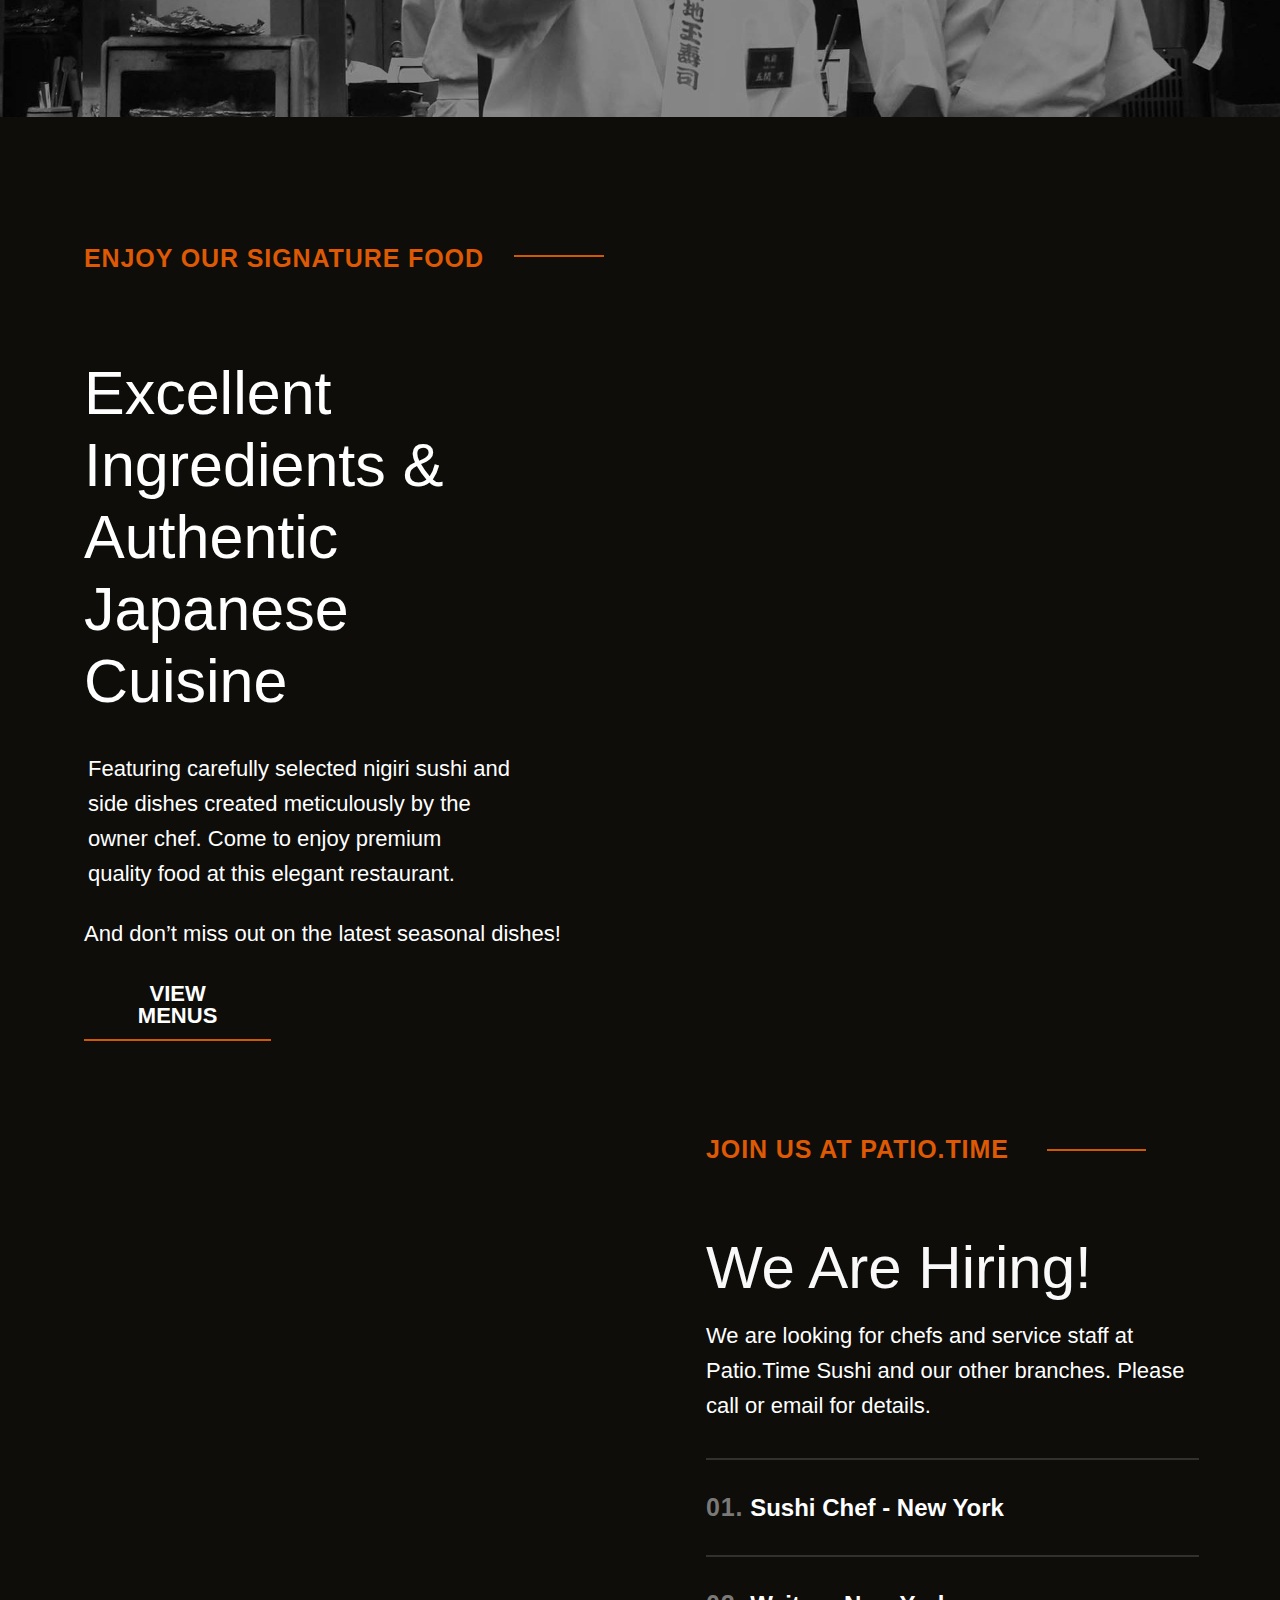
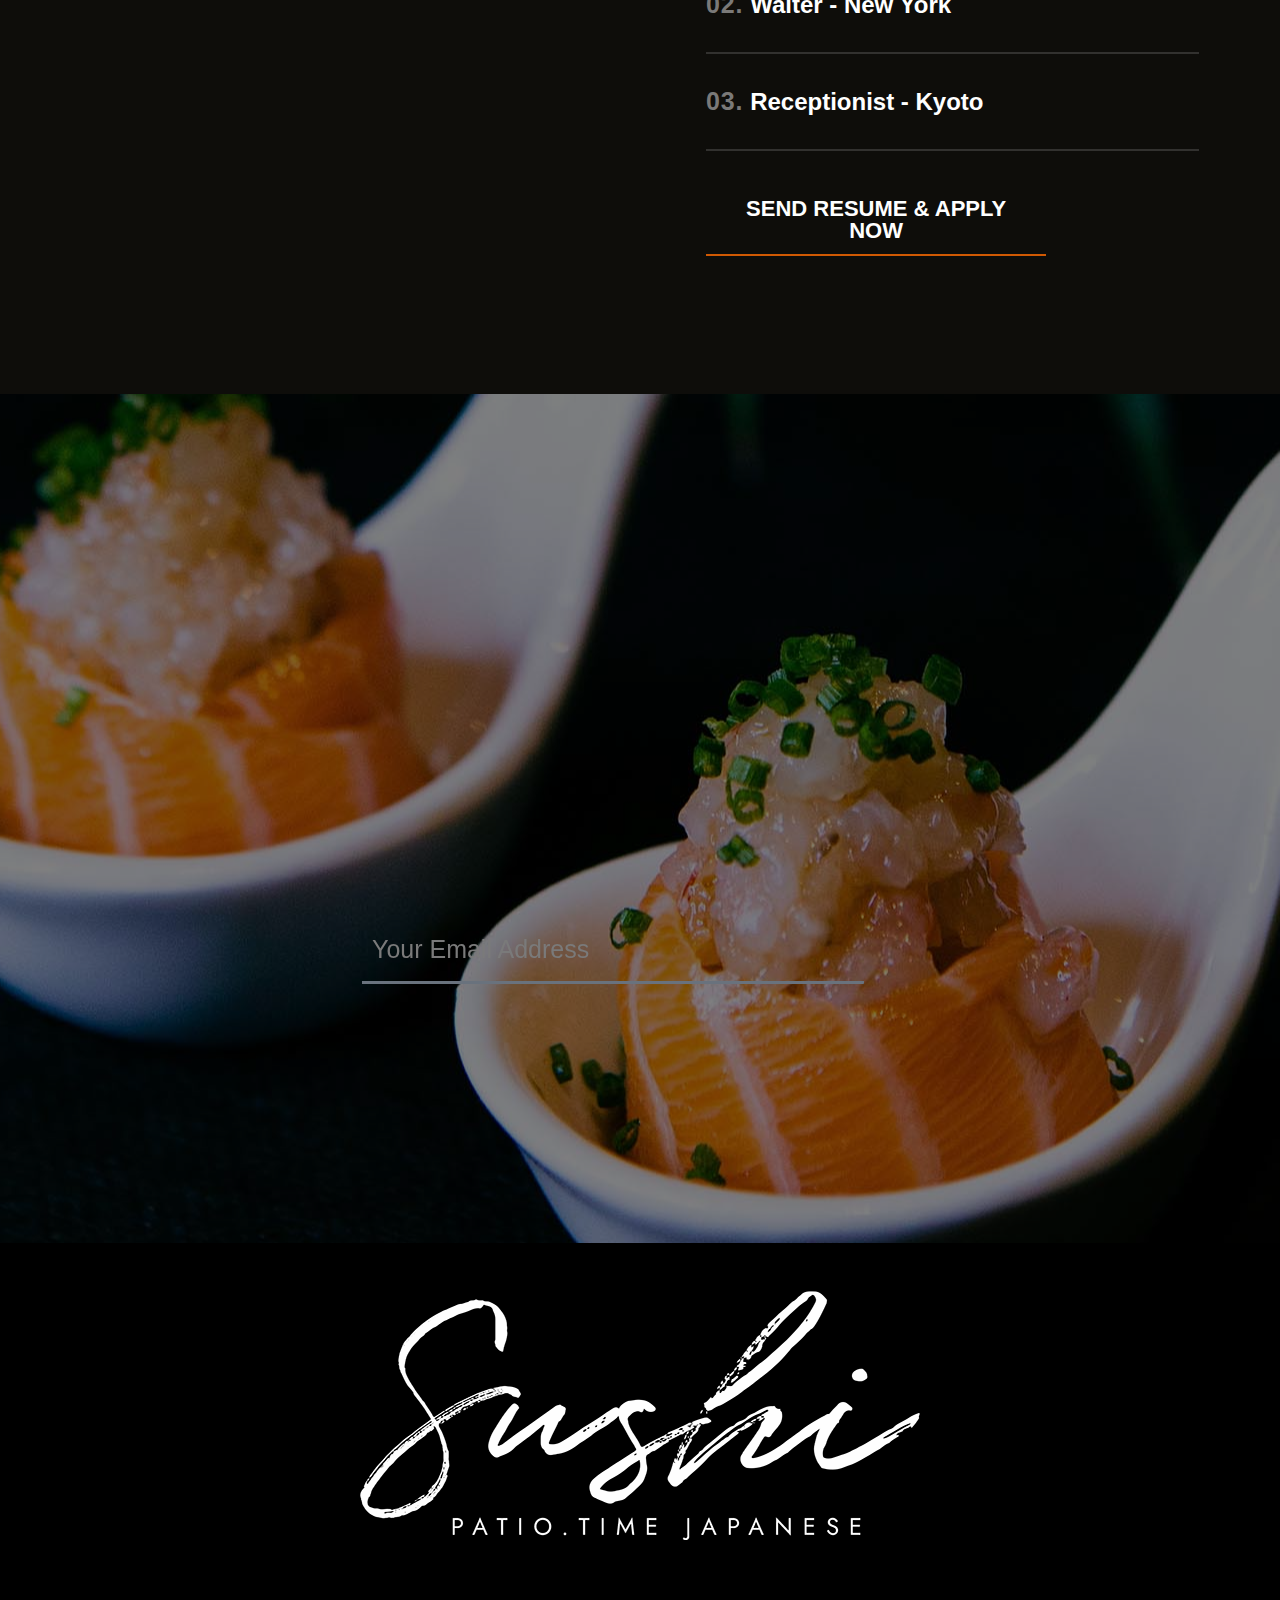
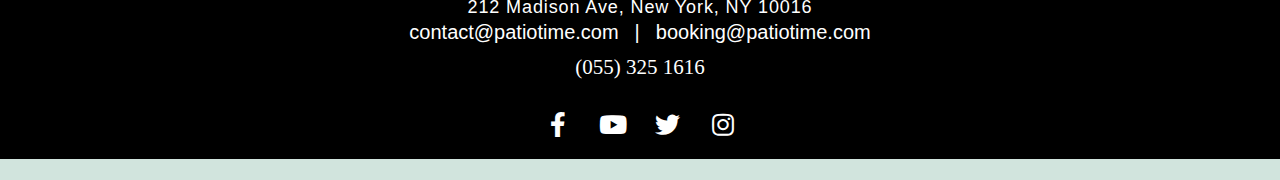
==== commit 9c2ba944: "done" ====
--- a/about/index.html
+++ b/about/index.html
@@ -40,8 +40,8 @@
 <link rel="stylesheet" id="elementor-post-6-css" href="https://anchin1001.github.io/anchinh_wordpress/wp-content/uploads/elementor/css/post-6.css?ver=1684856479" media="all">
 <link rel="stylesheet" id="elementor-pro-css" href="https://anchin1001.github.io/anchinh_wordpress/wp-content/plugins/elementor-pro/assets/css/frontend-lite.min.css?ver=3.12.2" media="all">
 <link rel="stylesheet" id="elementor-global-css" href="https://anchin1001.github.io/anchinh_wordpress/wp-content/uploads/elementor/css/global.css?ver=1684856492" media="all">
+<link rel="stylesheet" id="elementor-post-18-css" href="https://anchin1001.github.io/anchinh_wordpress/wp-content/uploads/elementor/css/post-18.css?ver=1685895630" media="all">
 <link rel="stylesheet" id="hfe-widgets-style-css" href="https://anchin1001.github.io/anchinh_wordpress/wp-content/plugins/header-footer-elementor/inc/widgets-css/frontend.css?ver=1.6.14" media="all">
-<link rel="stylesheet" id="elementor-post-18-css" href="https://anchin1001.github.io/anchinh_wordpress/wp-content/uploads/elementor/css/post-18.css?ver=1685895630" media="all">
 <link rel="stylesheet" id="elementor-post-300-css" href="https://anchin1001.github.io/anchinh_wordpress/wp-content/uploads/elementor/css/post-300.css?ver=1685879539" media="all">
 <link rel="stylesheet" id="elementor-post-275-css" href="https://anchin1001.github.io/anchinh_wordpress/wp-content/uploads/elementor/css/post-275.css?ver=1685521399" media="all">
 <link rel="stylesheet" id="twenty-twenty-one-style-css" href="https://anchin1001.github.io/anchinh_wordpress/wp-content/themes/twentytwentyone/style.css?ver=1.8" media="all">
@@ -595,7 +595,7 @@
 <script id="wp-i18n-js-after">
 wp.i18n.setLocaleData( { 'text directionltr': [ 'ltr' ] } );
 </script>
-<script id="elementor-pro-frontend-js-before">var ElementorProFrontendConfig = {"ajaxurl":"https:\/\/anchin1001.github.io\/anchinh_wordpress\/wp-admin\/admin-ajax.php","nonce":"bf24ed8226","urls":{"assets":"https:\/\/anchin1001.github.io\/anchinh_wordpress\/wp-content\/plugins\/elementor-pro\/assets\/","rest":"https:\/\/anchin1001.github.io\/anchinh_wordpress\/wp-json\/"},"shareButtonsNetworks":{"facebook":{"title":"Facebook","has_counter":true},"twitter":{"title":"Twitter"},"linkedin":{"title":"LinkedIn","has_counter":true},"pinterest":{"title":"Pinterest","has_counter":true},"reddit":{"title":"Reddit","has_counter":true},"vk":{"title":"VK","has_counter":true},"odnoklassniki":{"title":"OK","has_counter":true},"tumblr":{"title":"Tumblr"},"digg":{"title":"Digg"},"skype":{"title":"Skype"},"stumbleupon":{"title":"StumbleUpon","has_counter":true},"mix":{"title":"Mix"},"telegram":{"title":"Telegram"},"pocket":{"title":"Pocket","has_counter":true},"xing":{"title":"XING","has_counter":true},"whatsapp":{"title":"WhatsApp"},"email":{"title":"Email"},"print":{"title":"Print"}},"facebook_sdk":{"lang":"vi","app_id":""},"lottie":{"defaultAnimationUrl":"https:\/\/anchin1001.github.io\/anchinh_wordpress\/wp-content\/plugins\/elementor-pro\/modules\/lottie\/assets\/animations\/default.json"}};</script>
+<script id="elementor-pro-frontend-js-before">var ElementorProFrontendConfig = {"ajaxurl":"https:\/\/anchin1001.github.io\/anchinh_wordpress\/wp-admin\/admin-ajax.php","nonce":"ba516df922","urls":{"assets":"https:\/\/anchin1001.github.io\/anchinh_wordpress\/wp-content\/plugins\/elementor-pro\/assets\/","rest":"https:\/\/anchin1001.github.io\/anchinh_wordpress\/wp-json\/"},"shareButtonsNetworks":{"facebook":{"title":"Facebook","has_counter":true},"twitter":{"title":"Twitter"},"linkedin":{"title":"LinkedIn","has_counter":true},"pinterest":{"title":"Pinterest","has_counter":true},"reddit":{"title":"Reddit","has_counter":true},"vk":{"title":"VK","has_counter":true},"odnoklassniki":{"title":"OK","has_counter":true},"tumblr":{"title":"Tumblr"},"digg":{"title":"Digg"},"skype":{"title":"Skype"},"stumbleupon":{"title":"StumbleUpon","has_counter":true},"mix":{"title":"Mix"},"telegram":{"title":"Telegram"},"pocket":{"title":"Pocket","has_counter":true},"xing":{"title":"XING","has_counter":true},"whatsapp":{"title":"WhatsApp"},"email":{"title":"Email"},"print":{"title":"Print"}},"facebook_sdk":{"lang":"vi","app_id":""},"lottie":{"defaultAnimationUrl":"https:\/\/anchin1001.github.io\/anchinh_wordpress\/wp-content\/plugins\/elementor-pro\/modules\/lottie\/assets\/animations\/default.json"}};</script>
 <script src="https://anchin1001.github.io/anchinh_wordpress/wp-content/plugins/elementor-pro/assets/js/frontend.min.js?ver=3.12.2" id="elementor-pro-frontend-js"></script>
 <script src="https://anchin1001.github.io/anchinh_wordpress/wp-content/plugins/elementor/assets/lib/waypoints/waypoints.min.js?ver=4.0.2" id="elementor-waypoints-js"></script>
 <script src="https://anchin1001.github.io/anchinh_wordpress/wp-includes/js/jquery/ui/core.min.js?ver=1.13.2" id="jquery-ui-core-js"></script>
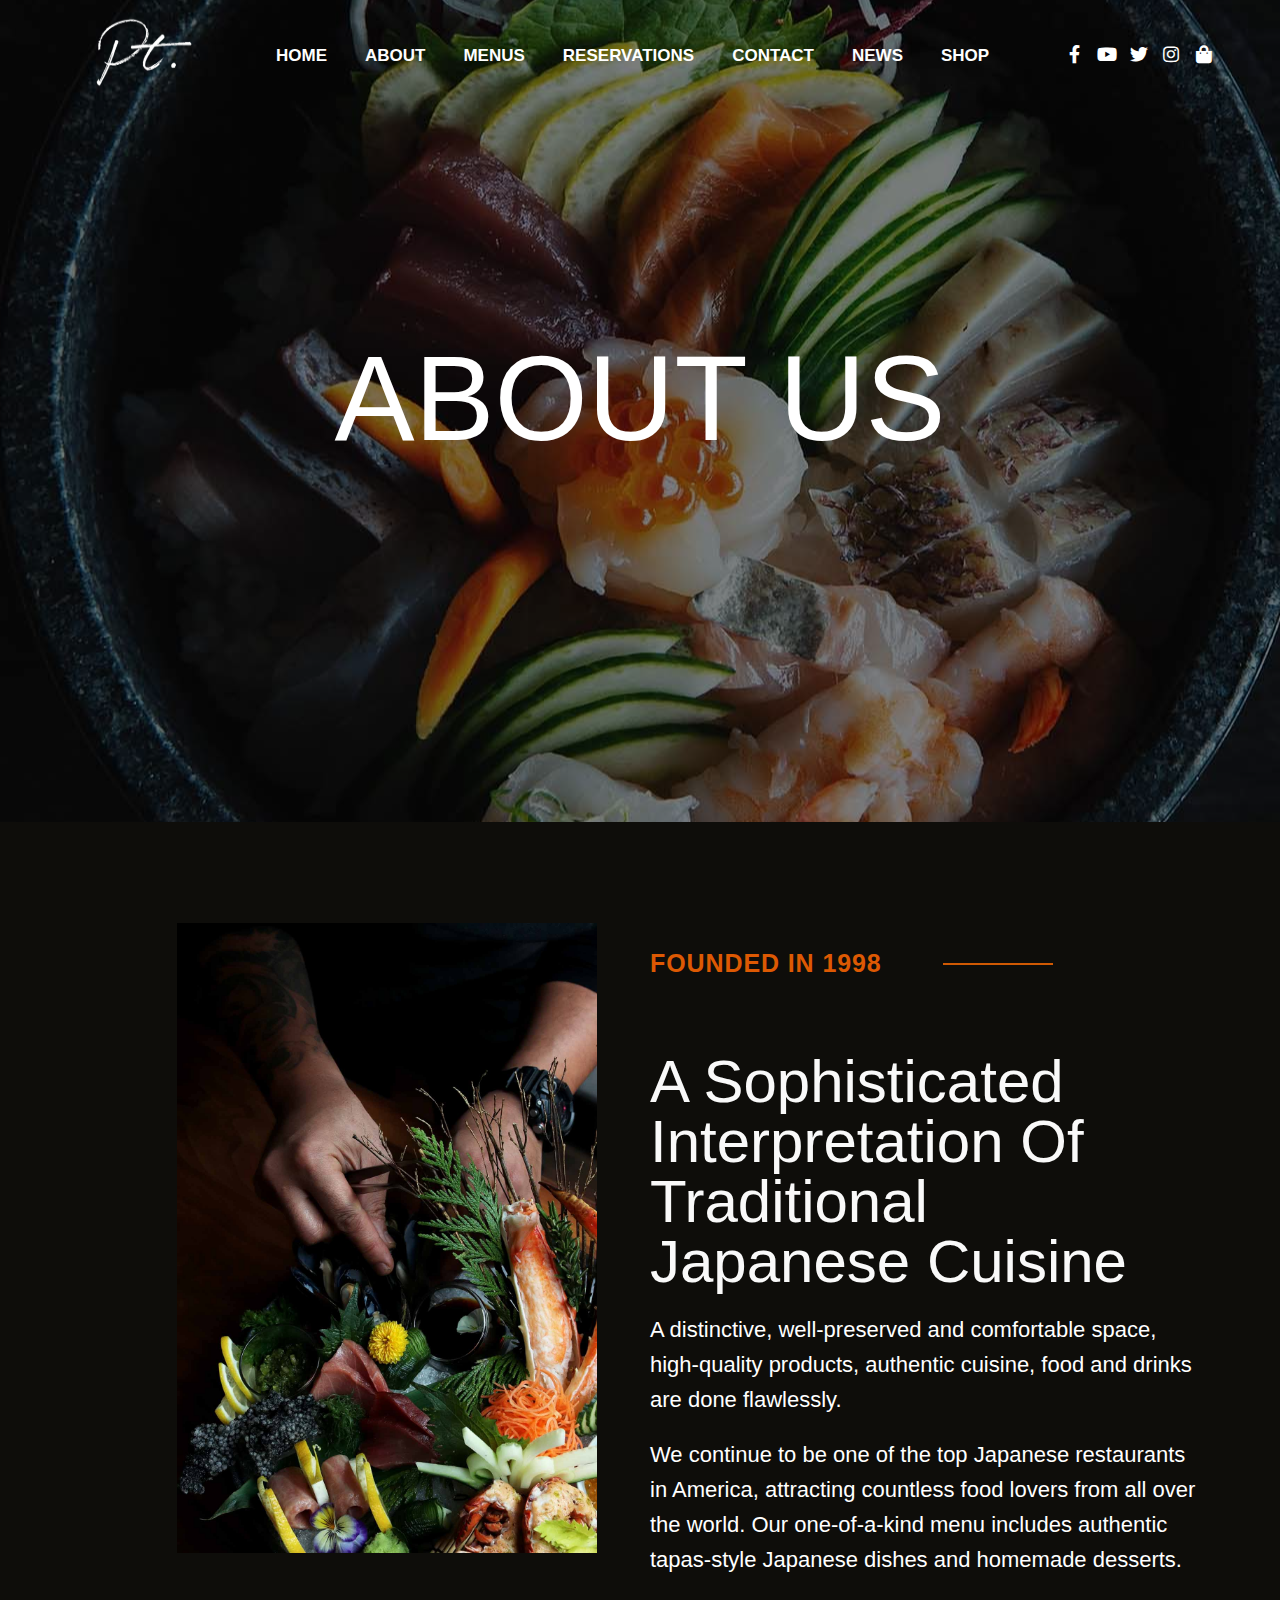
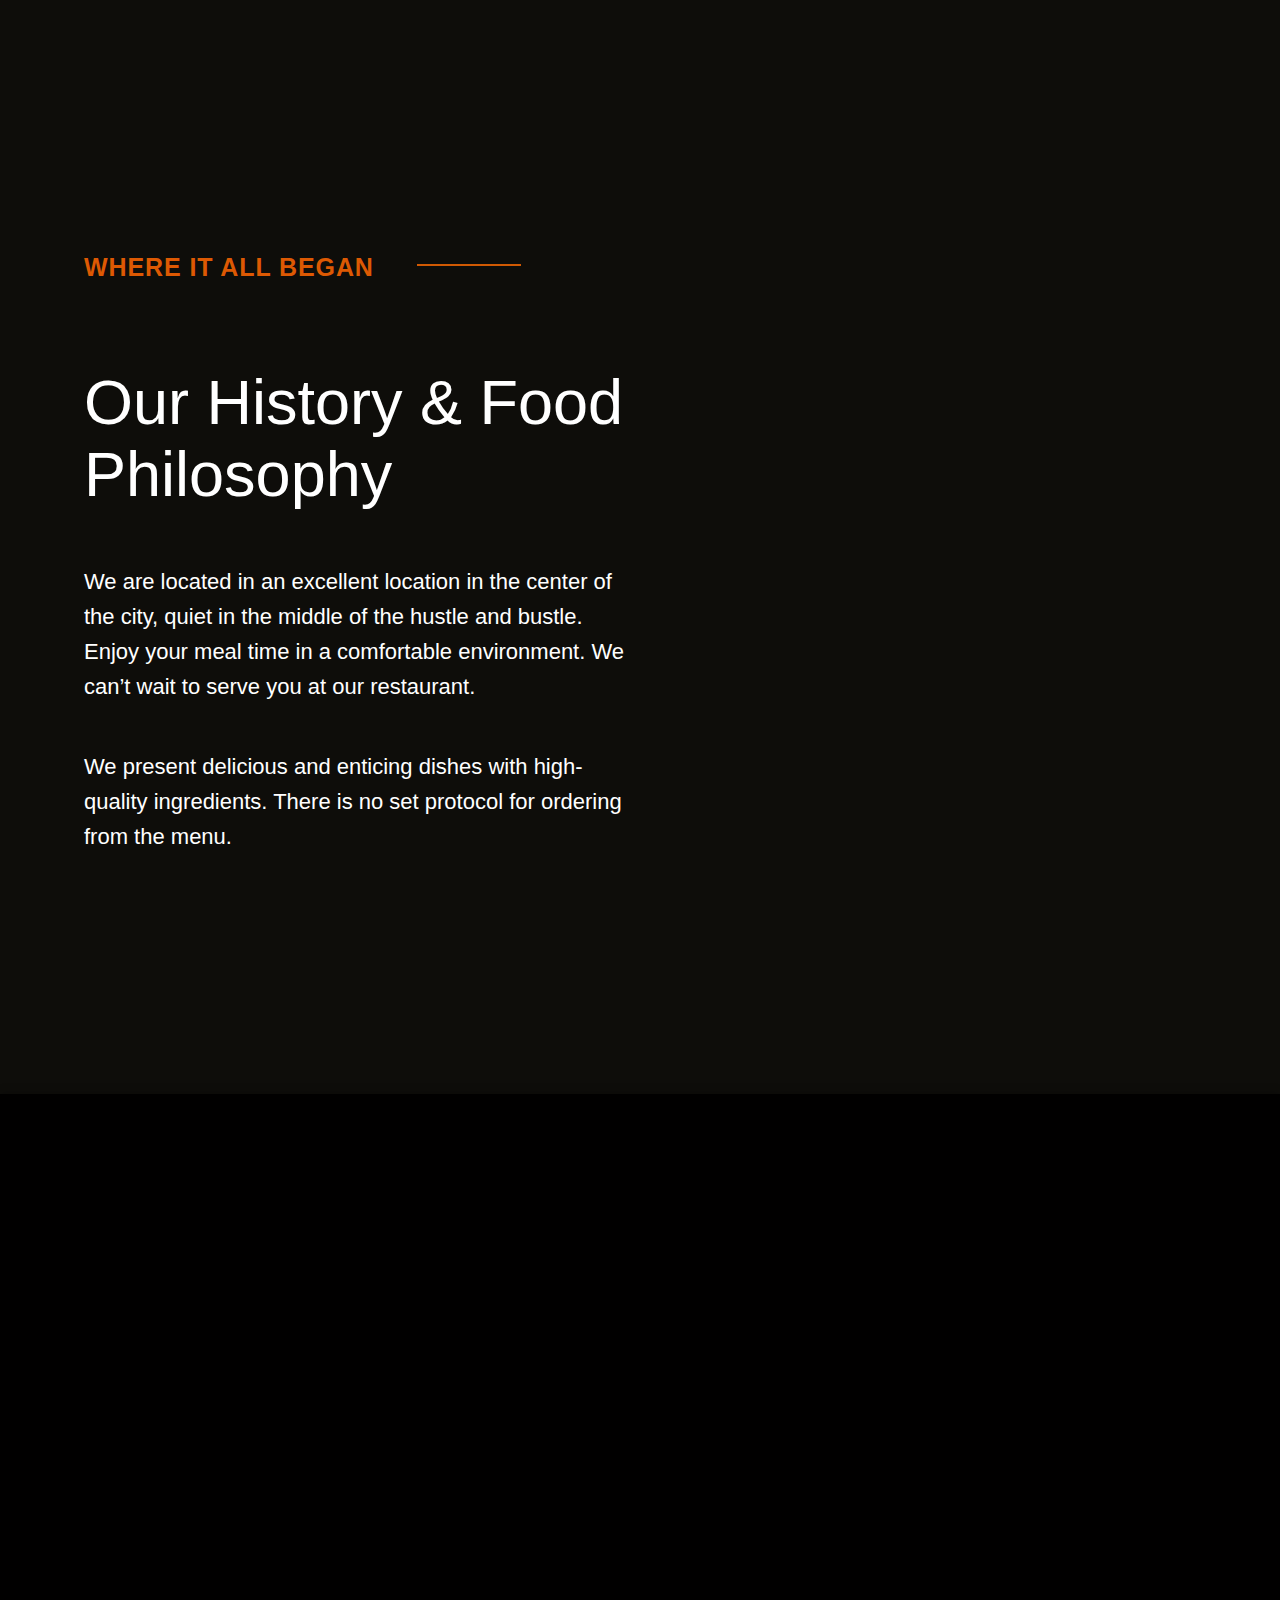
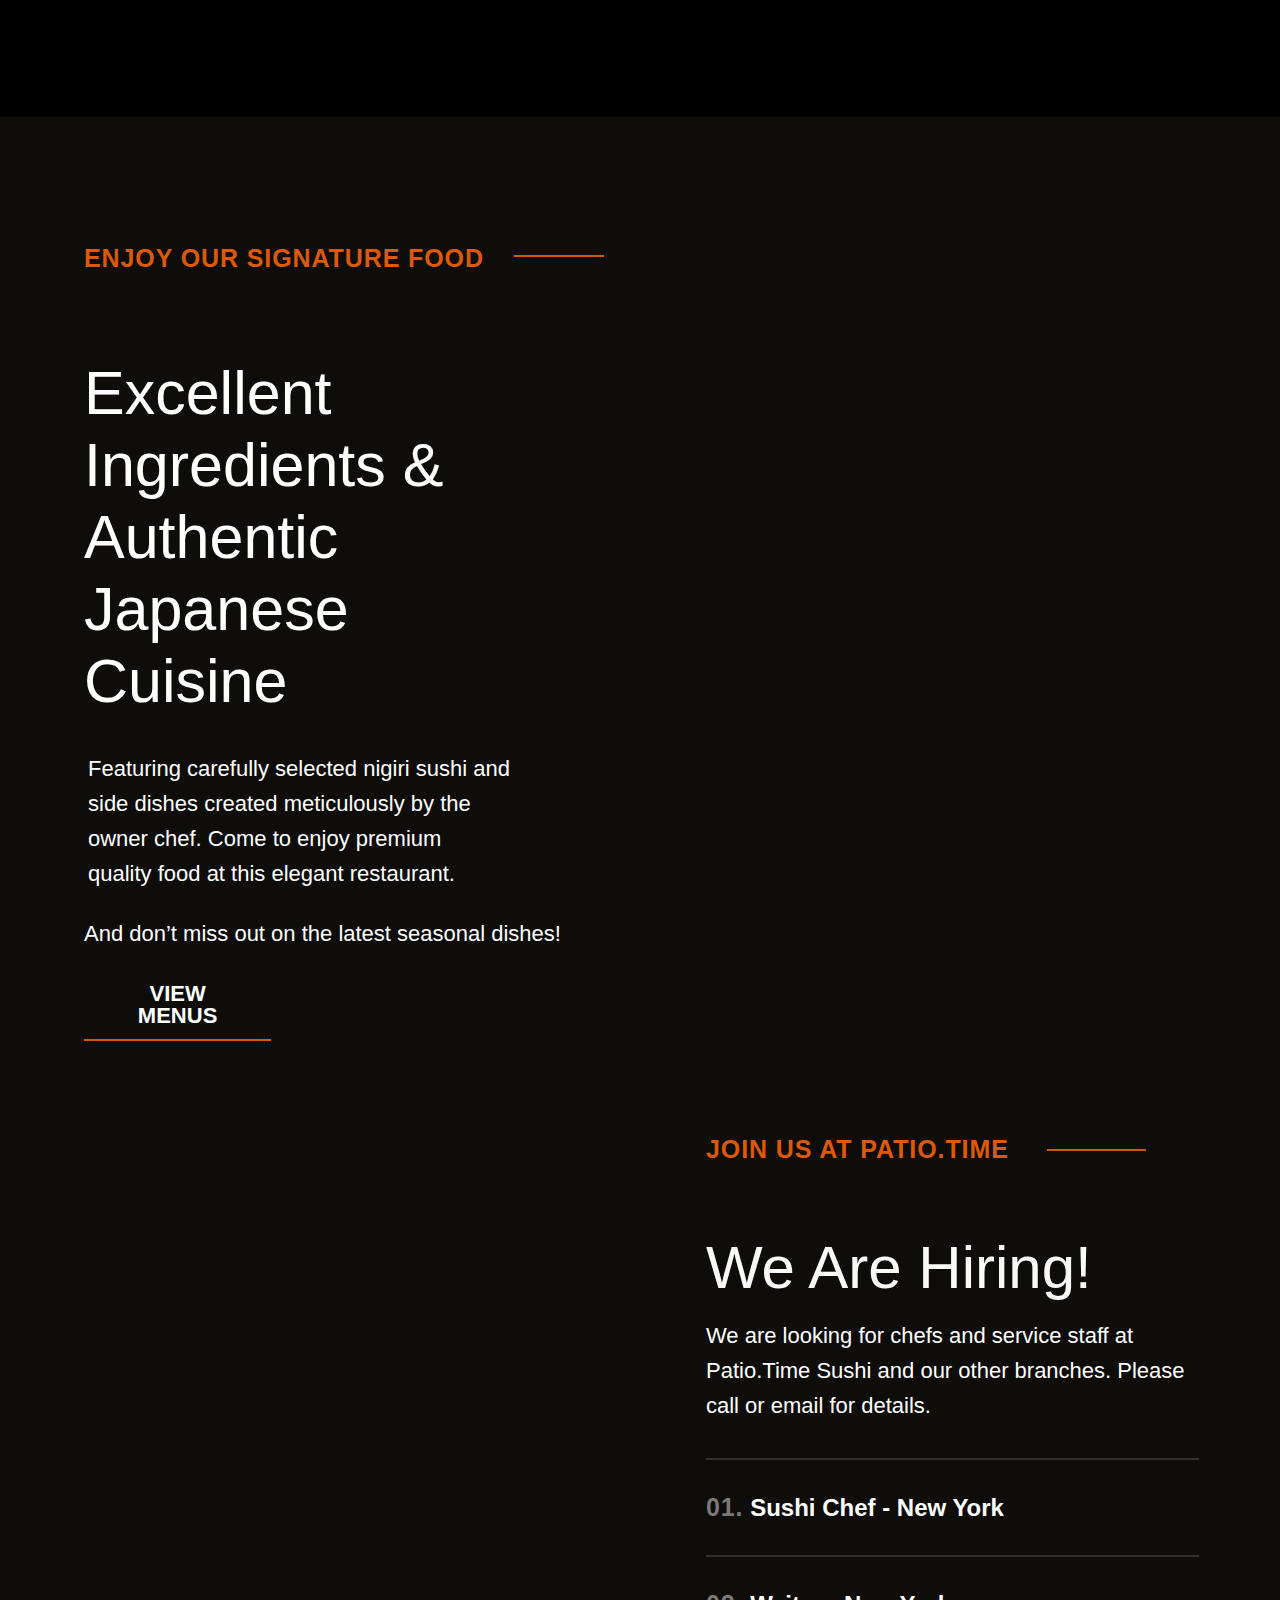
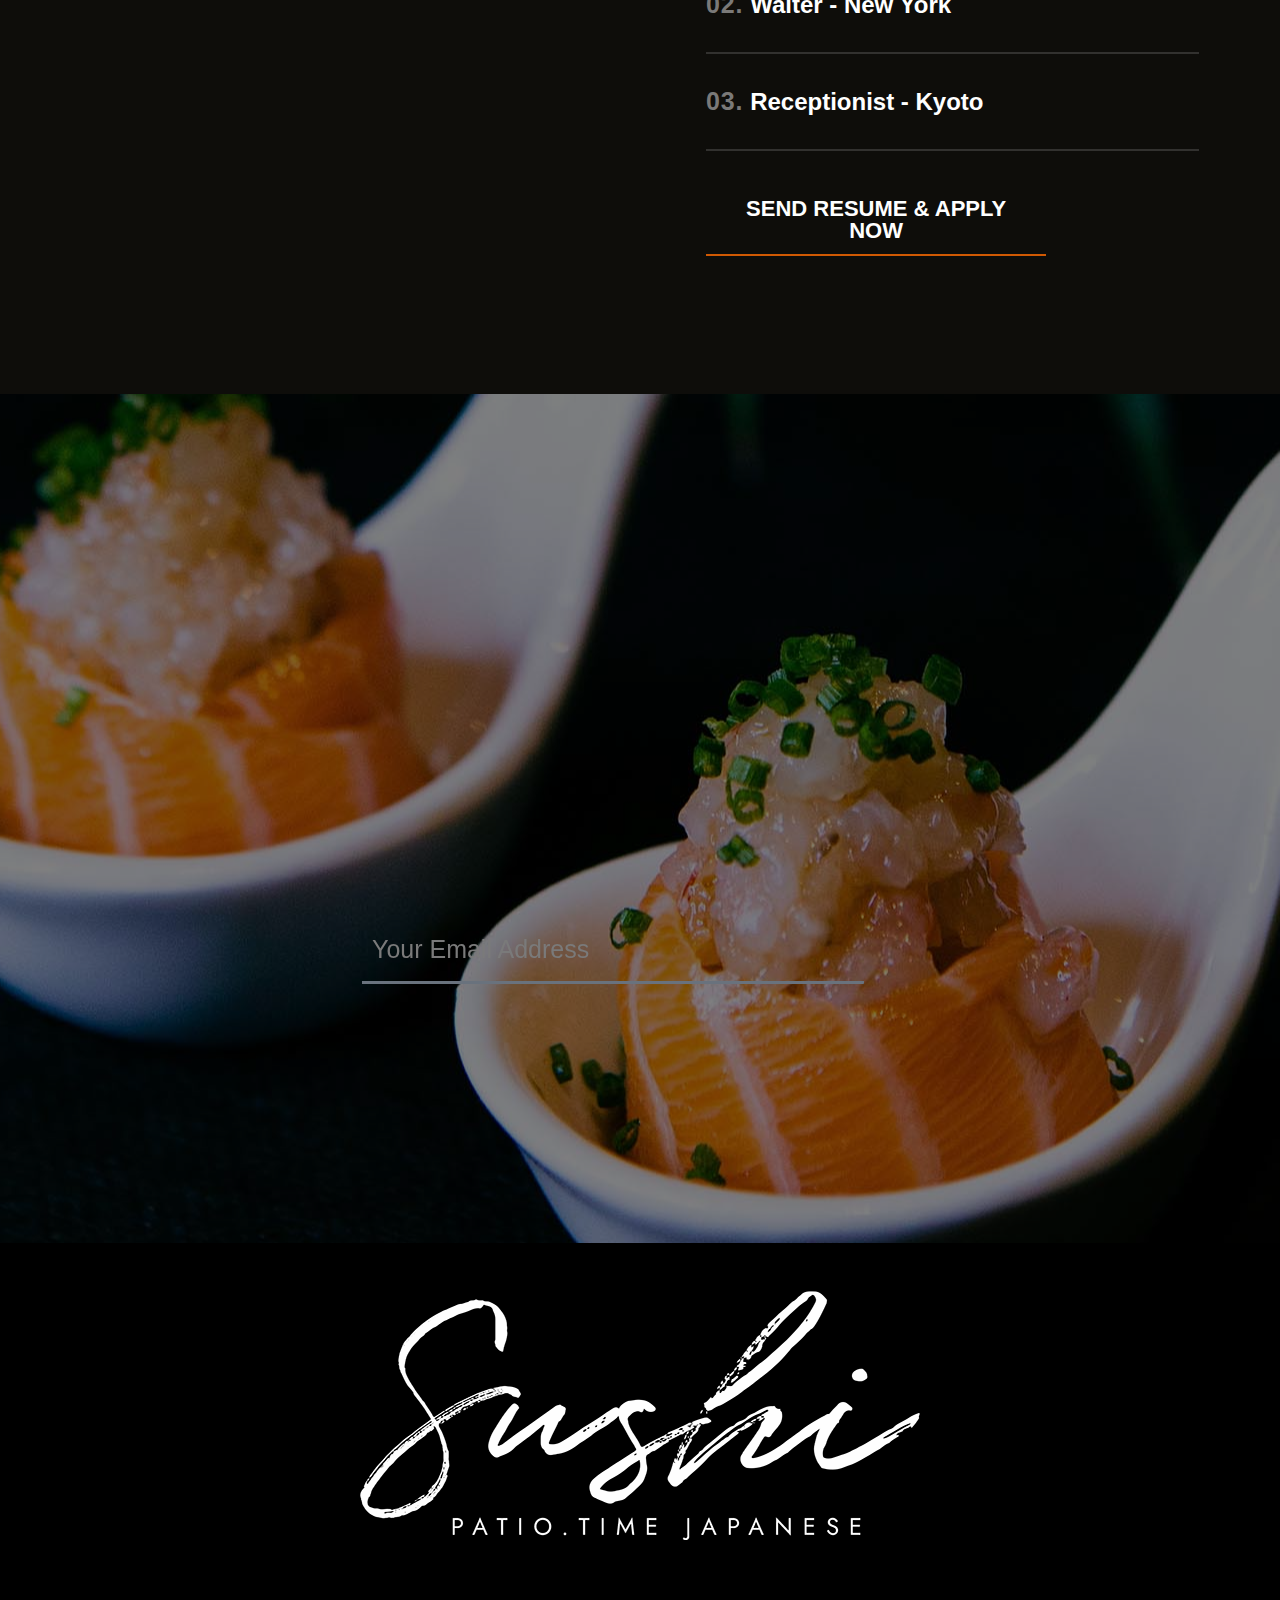
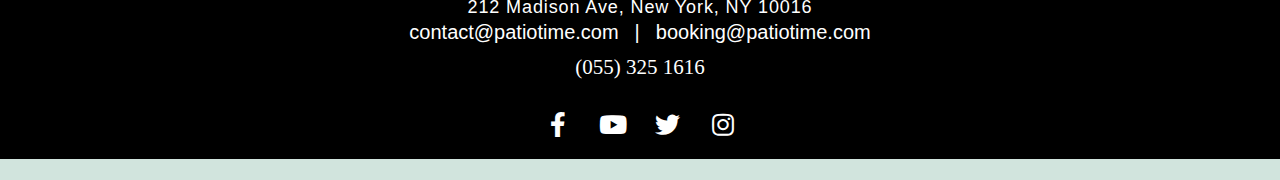
==== commit 96006630: "up code lan14" ====
--- a/about/index.html
+++ b/about/index.html
@@ -595,7 +595,7 @@
 <script id="wp-i18n-js-after">
 wp.i18n.setLocaleData( { 'text directionltr': [ 'ltr' ] } );
 </script>
-<script id="elementor-pro-frontend-js-before">var ElementorProFrontendConfig = {"ajaxurl":"https:\/\/anchin1001.github.io\/anchinh_wordpress\/wp-admin\/admin-ajax.php","nonce":"ba516df922","urls":{"assets":"https:\/\/anchin1001.github.io\/anchinh_wordpress\/wp-content\/plugins\/elementor-pro\/assets\/","rest":"https:\/\/anchin1001.github.io\/anchinh_wordpress\/wp-json\/"},"shareButtonsNetworks":{"facebook":{"title":"Facebook","has_counter":true},"twitter":{"title":"Twitter"},"linkedin":{"title":"LinkedIn","has_counter":true},"pinterest":{"title":"Pinterest","has_counter":true},"reddit":{"title":"Reddit","has_counter":true},"vk":{"title":"VK","has_counter":true},"odnoklassniki":{"title":"OK","has_counter":true},"tumblr":{"title":"Tumblr"},"digg":{"title":"Digg"},"skype":{"title":"Skype"},"stumbleupon":{"title":"StumbleUpon","has_counter":true},"mix":{"title":"Mix"},"telegram":{"title":"Telegram"},"pocket":{"title":"Pocket","has_counter":true},"xing":{"title":"XING","has_counter":true},"whatsapp":{"title":"WhatsApp"},"email":{"title":"Email"},"print":{"title":"Print"}},"facebook_sdk":{"lang":"vi","app_id":""},"lottie":{"defaultAnimationUrl":"https:\/\/anchin1001.github.io\/anchinh_wordpress\/wp-content\/plugins\/elementor-pro\/modules\/lottie\/assets\/animations\/default.json"}};</script>
+<script id="elementor-pro-frontend-js-before">var ElementorProFrontendConfig = {"ajaxurl":"https:\/\/anchin1001.github.io\/anchinh_wordpress\/wp-admin\/admin-ajax.php","nonce":"86639e2566","urls":{"assets":"https:\/\/anchin1001.github.io\/anchinh_wordpress\/wp-content\/plugins\/elementor-pro\/assets\/","rest":"https:\/\/anchin1001.github.io\/anchinh_wordpress\/wp-json\/"},"shareButtonsNetworks":{"facebook":{"title":"Facebook","has_counter":true},"twitter":{"title":"Twitter"},"linkedin":{"title":"LinkedIn","has_counter":true},"pinterest":{"title":"Pinterest","has_counter":true},"reddit":{"title":"Reddit","has_counter":true},"vk":{"title":"VK","has_counter":true},"odnoklassniki":{"title":"OK","has_counter":true},"tumblr":{"title":"Tumblr"},"digg":{"title":"Digg"},"skype":{"title":"Skype"},"stumbleupon":{"title":"StumbleUpon","has_counter":true},"mix":{"title":"Mix"},"telegram":{"title":"Telegram"},"pocket":{"title":"Pocket","has_counter":true},"xing":{"title":"XING","has_counter":true},"whatsapp":{"title":"WhatsApp"},"email":{"title":"Email"},"print":{"title":"Print"}},"facebook_sdk":{"lang":"vi","app_id":""},"lottie":{"defaultAnimationUrl":"https:\/\/anchin1001.github.io\/anchinh_wordpress\/wp-content\/plugins\/elementor-pro\/modules\/lottie\/assets\/animations\/default.json"}};</script>
 <script src="https://anchin1001.github.io/anchinh_wordpress/wp-content/plugins/elementor-pro/assets/js/frontend.min.js?ver=3.12.2" id="elementor-pro-frontend-js"></script>
 <script src="https://anchin1001.github.io/anchinh_wordpress/wp-content/plugins/elementor/assets/lib/waypoints/waypoints.min.js?ver=4.0.2" id="elementor-waypoints-js"></script>
 <script src="https://anchin1001.github.io/anchinh_wordpress/wp-includes/js/jquery/ui/core.min.js?ver=1.13.2" id="jquery-ui-core-js"></script>
